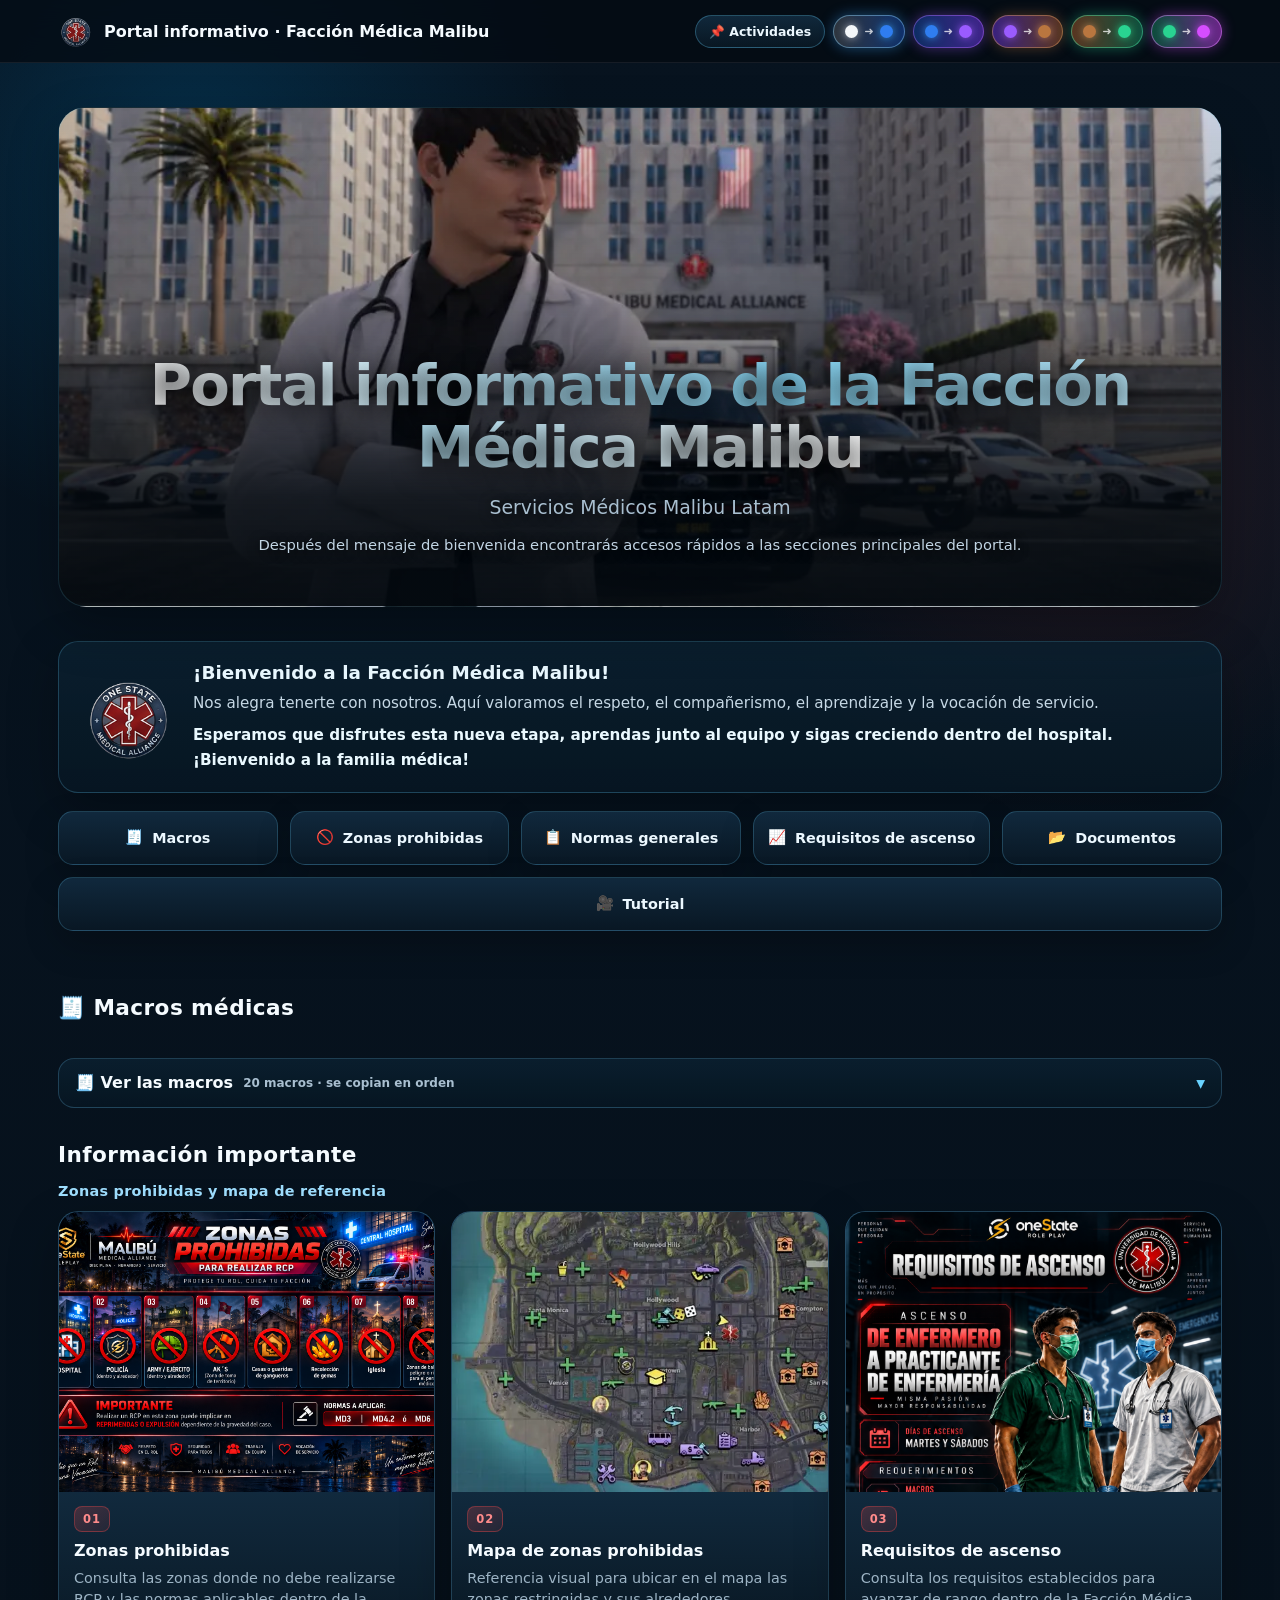
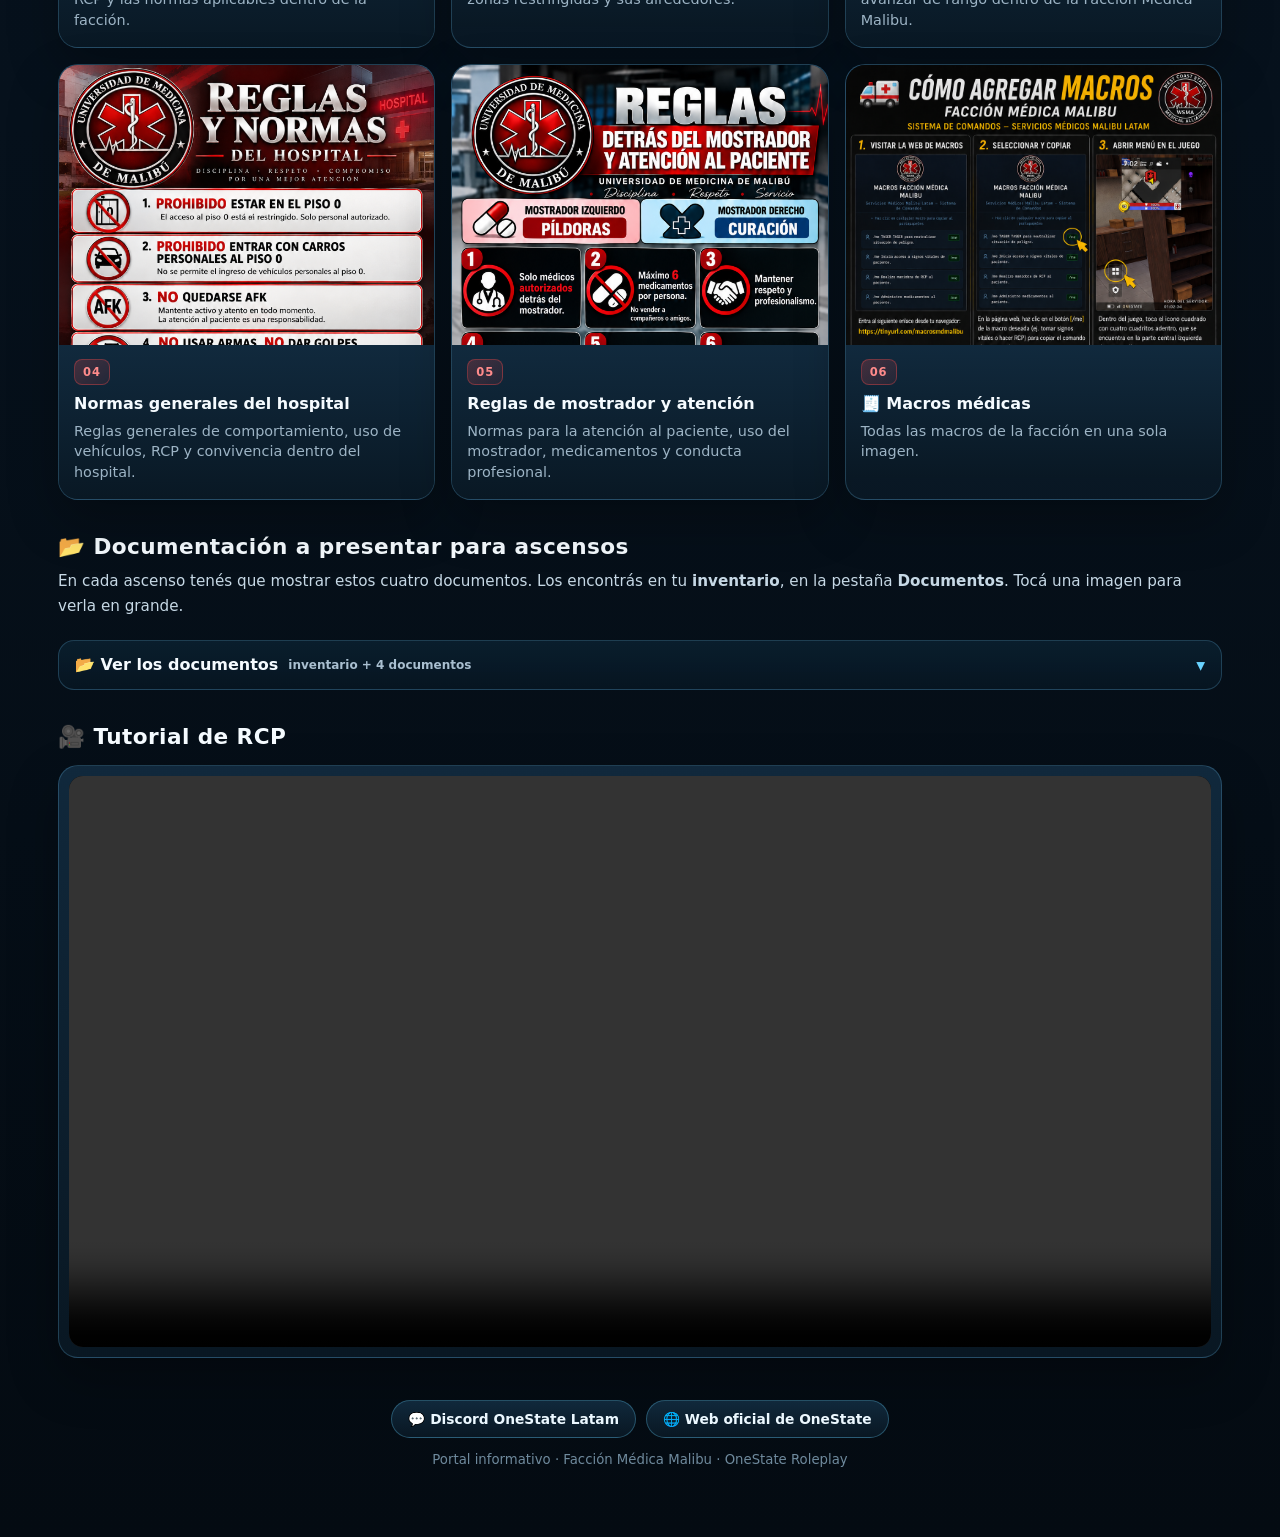
==== index.html @ f73ceb28 "primer version chatbot conectado form no vinculado" ====
<!DOCTYPE html>
<html lang="es">
<head>
  <meta charset="UTF-8" />
  <meta name="viewport" content="width=device-width, initial-scale=1.0" />
  <meta name="theme-color" content="#07131f" />
  <title>Portal informativo de la Facción Médica Malibu</title>
  <link rel="stylesheet" href="portal.css" />
</head>
<body>
  <div class="topbar">
    <div class="topbar-inner">
      <div class="brand-mini"><div class="mark"><img src="assets/logo.png" alt="One State Medical Alliance"></div><span>Portal informativo · Facción Médica Malibu</span></div>
      <nav class="ascensos" aria-label="Requisitos de ascenso">
        <a class="home-btn" href="bata-tareas.html" title="Actividades a desempeñar por bata">📌 Actividades</a>
        <a class="ascenso-btn to-blue" href="bata-azul.html" title="Practicante de enfermería (blanco) a Asistente de médico (azul)">
          <span class="coat-dot white"></span><span class="coat-arrow">➜</span><span class="coat-dot blue"></span>
          <span class="ascenso-label">Asistente de médico</span>
        </a>
        <a class="ascenso-btn to-purple" href="bata-morada.html" title="Asistente de médico (azul) a Residente médico (morado)">
          <span class="coat-dot blue"></span><span class="coat-arrow">➜</span><span class="coat-dot purple"></span>
          <span class="ascenso-label">Residente médico</span>
        </a>
        <a class="ascenso-btn to-brown" href="bata-cafe.html" title="Residente médico (morado) a Médico residente (marrón)">
          <span class="coat-dot purple"></span><span class="coat-arrow">➜</span><span class="coat-dot brown"></span>
          <span class="ascenso-label">Médico residente</span>
        </a>
        <a class="ascenso-btn to-green" href="bata-general.html" title="Médico residente (marrón) a Médico general">
          <span class="coat-dot brown"></span><span class="coat-arrow">➜</span><span class="coat-dot green"></span>
          <span class="ascenso-label">Médico general</span>
        </a>
        <a class="ascenso-btn to-violet" href="bata-especialista.html" title="Médico general (verde) a Médico especialista (violeta)">
          <span class="coat-dot green"></span><span class="coat-arrow">➜</span><span class="coat-dot violet"></span>
          <span class="ascenso-label">Médico especialista</span>
        </a>
      </nav>
    </div>
  </div>

  <main class="wrap">
    <section class="hero home">
      <h1><span class="accent">Portal informativo de la Facción Médica Malibu</span></h1>
      <p class="sub">Servicios Médicos Malibu Latam</p>
      <p class="hint">Después del mensaje de bienvenida encontrarás accesos rápidos a las secciones principales del portal.</p>
    </section>

    <section id="bienvenida" class="welcome-card">
      <div class="welcome-icon logo"><img src="assets/logo.png" alt="One State Medical Alliance"></div>
      <div>
        <h2>¡Bienvenido a la Facción Médica Malibu!</h2>
        <p>Nos alegra tenerte con nosotros. Aquí valoramos el respeto, el compañerismo, el aprendizaje y la vocación de servicio.</p>
        <p class="strong">Esperamos que disfrutes esta nueva etapa, aprendas junto al equipo y sigas creciendo dentro del hospital. ¡Bienvenido a la familia médica!</p>
      </div>
    </section>

    <section id="accesos-rapidos" class="quick-access">
      <div class="quick-grid">
        <a class="quick-btn" href="#macros">🧾 <span>Macros</span></a>
        <a class="quick-btn" href="rcp-mapa.html">🚫 <span>Zonas prohibidas</span></a>
        <a class="quick-btn" href="#normas-generales">📋 <span>Normas generales</span></a>
        <a class="quick-btn" href="#requisitos-ascenso">📈 <span>Requisitos de ascenso</span></a>
        <a class="quick-btn" href="#documentacion">📂 <span>Documentos</span></a>
        <a class="quick-btn" href="#tutorial-rcp">🎥 <span>Tutorial</span></a>
      </div>
    </section>

    <div class="section-title-row">
      <h2 id="macros" class="section-title">🧾 Macros médicas</h2>
      <button type="button" id="macroReset" class="macro-reset" hidden>↺ Reiniciar</button>
    </div>
    <details class="dropdown" id="macrosDropdown">
      <summary>🧾 Ver las macros <span class="dropdown-hint">20 macros · se copian en orden</span></summary>
      <div class="dropdown-body">
        <section id="macro-grid" class="grid macros"></section>
      </div>
    </details>

    <h2 id="galeria" class="section-title">Información importante</h2>
    <div class="info-group-title" id="zonas-y-mapa">Zonas prohibidas y mapa de referencia</div>
    <section class="gallery three">
      <article id="zonas-prohibidas" class="photo-card zoom" data-title="Zonas prohibidas" data-image="assets/zonas.png">
        <img src="assets/zonas.png" alt="Zonas prohibidas">
        <div class="photo-info">
          <div class="order-badge">01</div>
          <h3>Zonas prohibidas</h3>
          <p>Consulta las zonas donde no debe realizarse RCP y las normas aplicables dentro de la facción.</p>
        </div>
      </article>

      <a id="mapa-zonas" class="photo-card" href="rcp-mapa.html">
        <img src="assets/pre-mapa.webp" alt="Mapa de zonas prohibidas">
        <div class="photo-info">
          <div class="order-badge">02</div>
          <h3>Mapa de zonas prohibidas</h3>
          <p>Referencia visual para ubicar en el mapa las zonas restringidas y sus alrededores.</p>
        </div>
      </a>

      <article id="requisitos-ascenso" class="photo-card zoom" data-title="Requisitos de ascenso" data-image="assets/asc-verde-blanco.png">
        <img src="assets/asc-verde-blanco.png" alt="Requisitos de ascenso">
        <div class="photo-info">
          <div class="order-badge">03</div>
          <h3>Requisitos de ascenso</h3>
          <p>Consulta los requisitos establecidos para avanzar de rango dentro de la Facción Médica Malibu.</p>
        </div>
      </article>

      <article id="normas-generales" class="photo-card zoom" data-title="Normas generales del hospital" data-image="assets/reglas-normas_generales.webp">
        <img src="assets/reglas-normas_generales.webp" alt="Normas generales del hospital">
        <div class="photo-info">
          <div class="order-badge">04</div>
          <h3>Normas generales del hospital</h3>
          <p>Reglas generales de comportamiento, uso de vehículos, RCP y convivencia dentro del hospital.</p>
        </div>
      </article>

      <article id="reglas-mostrador" class="photo-card zoom" data-title="Reglas detrás del mostrador y atención al paciente" data-image="assets/reglas_piso1.webp">
        <img src="assets/reglas_piso1.webp" alt="Reglas detrás del mostrador y atención al paciente">
        <div class="photo-info">
          <div class="order-badge">05</div>
          <h3>Reglas de mostrador y atención</h3>
          <p>Normas para la atención al paciente, uso del mostrador, medicamentos y conducta profesional.</p>
        </div>
      </article>

      <article id="macros-imagen" class="photo-card zoom" data-title="Macros médicas" data-image="assets/tutorial-macro.png">
        <img src="assets/tutorial-macro.png" alt="Macros médicas">
        <div class="photo-info">
          <div class="order-badge">06</div>
          <h3>🧾 Macros médicas</h3>
          <p>Todas las macros de la facción en una sola imagen.</p>
        </div>
      </article>
    </section>

    <h2 id="documentacion" class="section-title">📂 Documentación a presentar para ascensos</h2>
    <p class="section-lead">En cada ascenso tenés que mostrar estos cuatro documentos. Los encontrás en tu <b>inventario</b>, en la pestaña <b>Documentos</b>. Tocá una imagen para verla en grande.</p>
    <details class="dropdown" id="docsDropdown">
      <summary>📂 Ver los documentos <span class="dropdown-hint">inventario + 4 documentos</span></summary>
      <div class="dropdown-body">
    <section class="gallery docs">
     <article id="doc-inventario" class="photo-card zoom doc" data-title="Dónde encontrar los documentos: Inventario › Documentos" data-image="assets/doc-inventario.png">
        <img src="assets/doc-inventario.png" alt="Inventario con la pestaña Documentos abierta">
        <div class="photo-info">
          <div class="order-badge">🎒</div>
          <h3>Inventario</h3>
          <p>Abrí el inventario y entrá en la pestaña <b>Documentos</b>.</p>
        </div>
      </article> <article id="doc-dni" class="photo-card zoom doc" data-title="DNI (identificación)" data-image="assets/doc-dni.png">
        <img src="assets/doc-dni.png" alt="Ejemplo de DNI (identificación)">
        <div class="photo-info">
          <div class="order-badge">01</div>
          <h3>🪪 DNI</h3>
          <p>Tu identificación, con la afiliación a la facción médica.</p>
        </div>
      </article>

      <article id="doc-registro" class="photo-card zoom doc" data-title="Registro de trabajo" data-image="assets/doc-trabajo.png">
        <img src="assets/doc-trabajo.png" alt="Ejemplo de registro de trabajo">
        <div class="photo-info">
          <div class="order-badge">02</div>
          <h3>📋 Registro de trabajo</h3>
          <p>El historial de tus ascensos de facción.</p>
        </div>
      </article>

      <article id="doc-certificado" class="photo-card zoom doc" data-title="Certificado de comunicación social" data-image="assets/doc-diploma.png">
        <img src="assets/doc-diploma.png" alt="Ejemplo de certificado de comunicación social">
        <div class="photo-info">
          <div class="order-badge">03</div>
          <h3>🎓 Certificado de comunicación social</h3>
          <p>Certificado del programa de habilidades de comunicación.</p>
        </div>
      </article>

      <article id="doc-carnet" class="photo-card zoom" data-title="Carnet de la facción" data-image="assets/doc-credencial.png">
        <img src="assets/doc-credencial.png" alt="Ejemplo de carnet de la facción médica (WSMA)">
        <div class="photo-info">
          <div class="order-badge">04</div>
          <h3>🏥 Carnet de la facción</h3>
          <p>Tu credencial de la facción médica, con tu rango actual.</p>
        </div>
      </article>


    </section>
      </div>
    </details>

    <h2 id="tutorial-rcp" class="section-title">🎥 Tutorial de RCP</h2>
    <div class="video-card">
      <!-- El .mov está en H.264: declarado como mp4 lo reproducen Chrome, Edge, Firefox y Safari -->
      <video controls playsinline preload="metadata">
        <source src="assets/tutorial-rcp.mov" type="video/mp4">
        <source src="assets/tutorial-rcp.mov" type="video/quicktime">
        Tu navegador no puede reproducir el video. <a href="assets/tutorial-rcp.mov">Descargalo acá</a>.
      </video>
    </div>

    <footer>
      <div class="footer-links">
        <a class="footer-link" href="https://discord.gg/onestate-latam" target="_blank" rel="noopener">💬 Discord OneState Latam</a>
        <a class="footer-link" href="https://onestate.com" target="_blank" rel="noopener">🌐 Web oficial de OneState</a>
      </div>
      Portal informativo · Facción Médica Malibu · OneState Roleplay
    </footer>
  </main>

  <div id="toast" class="toast">✓ Copiado al portapapeles</div>

  <div id="lightbox" class="lightbox" aria-hidden="true">
    <div class="lightbox-inner">
      <div class="lightbox-head">
        <h3 id="lightboxTitle">Imagen</h3>
        <button id="closeLightbox" class="close-btn" type="button">Cerrar</button>
      </div>
      <div class="lightbox-body">
        <img id="lightboxImage" src="" alt="Vista ampliada">
      </div>
    </div>
  </div>

  <script>
    const macros = [
      { titulo:"Taser para neutralizar", categoria:"/me", icono:"⚡", texto:"/me TASER TASER para neutralizar situación de peligro." },
      { titulo:"Acceso a signos vitales", categoria:"/me", icono:"❤️", texto:"/me Inicio acceso a signos vitales de paciente." },
      { titulo:"Maniobra de RCP", categoria:"/me", icono:"🫀", texto:"/me Realizo maniobra de RCP al paciente." },
      { titulo:"Administrar medicamentos", categoria:"/me", icono:"💊", texto:"/me Administro medicamentos al paciente." },
      { titulo:"Permiso para salir a hacer RCP", categoria:"/flobby", icono:"📣", texto:"/flobby Solicito permiso para salir a hacer RCP con un instructor." },
      { titulo:"Preparando vehículo para RCP", categoria:"/flobby", icono:"🚑", texto:"/flobby Preparando vehículo médico para hacer RCP." },
      { titulo:"Entrenamiento de personal", categoria:"/flobby", icono:"🎓", texto:"/flobby Entrenando nuevo personal médico en Macros/Rol/RCP." },
      { titulo:"En ruta a llamada de emergencia", categoria:"/flobby", icono:"🚨", texto:"/flobby (10-17) En ruta a una llamada de emergencia." },
      { titulo:"Localizando escena", categoria:"/flobby", icono:"📍", texto:"/flobby (10-20) Localizando escena de emergencia." },
      { titulo:"Llegada a emergencia médica", categoria:"/me", icono:"🏥", texto:"/me (10-23) Emergencia médica Malibú ha llegado, mantenga la calma y despeje el área de atención médica. [ADVERTENCIA] Interferir con nuestra labor será sancionado." },
      { titulo:"Llamada cancelada", categoria:"/flobby", icono:"❌", texto:"/flobby (10-22) Llamada de emergencia cancelada." },
      { titulo:"No podemos ayudar en peligro", categoria:"/me", icono:"⚠️", texto:"/me (10-30) No podemos ayudarle durante situaciones de peligro para el personal médico." },
      { titulo:"Retornando al hospital", categoria:"/flobby", icono:"✅", texto:"/flobby (10-24) Retornando al Hospital (código verde)." },
      { titulo:"Entrega de medicamentos", categoria:"/flobby", icono:"💉", texto:"/flobby Preparando vehículo médico y en camino a entrega de medicamentos." },
      { titulo:"Fuera de servicio", categoria:"/flobby", icono:"🛑", texto:"/flobby (10-7) Fuera de servicio." },
      { titulo:"En servicio", categoria:"/flobby", icono:"🟢", texto:"/flobby (10-8) En servicio." },
      { titulo:"TASER entrenamiento", categoria:"/do", icono:"🎯", texto:"/do TASER TASER TASER entrenamiento." },
      { titulo:"Comunicado de atención", categoria:"/do", icono:"📢", texto:"/do [ATENCIÓN, COMUNICADO] Quienes hayan sido atendidos hacer el favor de retirarse, Gracias." },
      { titulo:"Presentación médica", categoria:"/me", icono:"👨‍⚕️", texto:"/me Hola mi nombre es (Tu Nombre aquí ) (Rango médico aquí ) de Servicios Médicos Malibu Latam." },
      { titulo:"Discord personal", categoria:"/n", icono:"💬", texto:"/n mi Discord: (tu cuenta de discord aquí)" }
    ];

    // Se muestra solo número + título; al tocar la tarjeta se copia el comando (portal.js).
    const escapeHtml = str => str.replace(/[&<>"]/g, c => ({"&":"&amp;","<":"&lt;",">":"&gt;",'"':"&quot;"}[c]));
    document.getElementById("macro-grid").innerHTML = macros.map((m, i) => `
      <article class="card compact" data-copy="${escapeHtml(m.texto)}" aria-label="Copiar ${escapeHtml(m.titulo)}">
        <div class="macro-row">
          <div class="macro-number">${String(i + 1).padStart(2, "0")}</div>
          <div class="macro-button-title">${escapeHtml(m.titulo)}</div>
          <div class="copy-icon">⧉</div>
        </div>
      </article>`).join("");

    // Las macros se copian en orden: solo se puede copiar la resaltada; al copiarla pasa a la siguiente.
    const grid = document.getElementById("macro-grid");
    const resetBtn = document.getElementById("macroReset");
    const toast = document.getElementById("toast");
    const toastText = toast.textContent;
    const cards = [...grid.children];
    const num = i => String(i + 1).padStart(2, "0");
    let next = 0, warnTimer;
    function highlight(i){
      next = i % cards.length;
      cards.forEach((c, j) => c.classList.toggle("next", j === next));
      resetBtn.hidden = next === 0;
    }
    function warn(card){
      toast.textContent = `✋ Primero copiá la macro ${num(next)}`;
      toast.classList.add("show", "warn");
      clearTimeout(warnTimer);
      warnTimer = setTimeout(() => { toast.classList.remove("show", "warn"); toast.textContent = toastText; }, 1600);
      card.classList.remove("blocked"); void card.offsetWidth; card.classList.add("blocked");
      cards[next].scrollIntoView({ block: "nearest", behavior: "smooth" });
    }
    // En fase de captura, antes de que portal.js copie el texto
    function guard(e){
      if(e.type === "keydown" && e.key !== "Enter" && e.key !== " ") return;
      const card = e.target.closest(".card");
      if(!card) return;
      const i = cards.indexOf(card);
      if(i !== next){ e.stopPropagation(); e.preventDefault(); warn(card); return; }
      clearTimeout(warnTimer); toast.classList.remove("warn"); toast.textContent = toastText;
      highlight(i + 1);
    }
    // Los accesos rápidos a Macros y Documentos abren su desplegable
    [["#macros", "macrosDropdown"], ["#documentacion", "docsDropdown"]].forEach(([href, id]) => {
      document.querySelector(`a[href="${href}"]`).addEventListener("click", () => {
        document.getElementById(id).open = true;
      });
    });

    grid.classList.add("sequence");
    grid.addEventListener("click", guard, true);
    grid.addEventListener("keydown", guard, true);
    resetBtn.addEventListener("click", () => highlight(0));
    highlight(0);
  </script>
  <script src="portal.js"></script>
  <!-- Chatbot de ascensos (Botpress) -->
  <!-- Chatbot de ascensos (Botpress) 
  <script src="https://cdn.botpress.cloud/webchat/v3.7/inject.js"></script>
  <script src="https://files.bpcontent.cloud/2026/09/28/02/20260928022715-4YN7U7VH.js" defer></script>
--></body>
</html>
---- portal.css ----
/* =========================================================
   Portal informativo · Facción Médica Malibu
   Hoja de estilos compartida por todas las páginas.
   ========================================================= */

/* ---------- Variables ---------- */
:root{
  --bg:#06111c; --line:rgba(116,205,255,.22);
  --text:#f5fbff; --muted:#a9bfd0; --cyan:#69d3ff; --red:#ff4b4b; --green:#29d391;
  --shadow:0 20px 50px rgba(0,0,0,.28);
  --panel-grad:linear-gradient(180deg,rgba(17,42,62,.96),rgba(9,24,36,.96));
  --card-grad:linear-gradient(180deg,rgba(16,39,58,.96),rgba(8,22,33,.96));
  --card-grad-hover:linear-gradient(180deg,rgba(18,51,74,.98),rgba(9,28,42,.98));
  --box-grad:linear-gradient(180deg,rgba(11,33,49,.84),rgba(7,22,34,.90));
}

/* ---------- Base ---------- */
*{box-sizing:border-box}
html{scroll-behavior:smooth}
body{
  margin:0; font-family:Inter,system-ui,-apple-system,Segoe UI,Roboto,Arial,sans-serif;
  color:var(--text); min-height:100vh;
  background:
    radial-gradient(circle at 15% 5%, rgba(0,166,255,.18), transparent 24rem),
    radial-gradient(circle at 85% 15%, rgba(255,75,75,.12), transparent 22rem),
    linear-gradient(180deg,#07131f 0%,#06111c 55%,#040b12 100%);
}
.wrap{max-width:1200px; margin:auto; padding:44px 18px 70px}

/* ---------- Barra superior ---------- */
.topbar{
  position:sticky; top:0; z-index:30; backdrop-filter:blur(14px);
  background:rgba(4,11,18,.78); border-bottom:1px solid rgba(255,255,255,.07);
}
.topbar-inner{
  max-width:1200px; margin:auto; padding:13px 18px; display:flex;
  align-items:center; justify-content:space-between; gap:14px;
}
.brand-mini{display:flex; align-items:center; gap:10px; font-weight:800; color:inherit; text-decoration:none}
.brand-mini .mark{width:36px; height:36px; display:grid; place-items:center}
.mark img,.welcome-icon img{width:100%; height:100%; object-fit:contain; display:block}

.ascensos{display:flex; gap:8px; flex-wrap:wrap; justify-content:flex-end; margin-left:auto}
.home-btn{
  display:inline-flex; align-items:center; gap:6px; padding:8px 13px; border-radius:999px; text-decoration:none;
  color:#ecf8ff; font-size:.78rem; font-weight:800; white-space:nowrap;
  background:var(--panel-grad); border:1px solid rgba(105,211,255,.3);
  transition:transform .18s ease,border-color .18s ease
}
.home-btn:hover{transform:translateY(-1px); border-color:rgba(105,211,255,.6)}

/* Botones de ascenso: el degradado indica el cambio de color de bata */
.ascenso-btn{
  --from:rgba(238,243,247,.18); --to:rgba(31,95,214,.45); --ring:rgba(143,212,255,.4); --glow:rgba(58,167,255,.35);
  display:inline-flex; align-items:center; gap:6px; padding:6px 12px 6px 9px;
  border-radius:999px; text-decoration:none; color:#fff; font-size:.72rem; font-weight:800; white-space:nowrap;
  background:linear-gradient(90deg,var(--from),var(--to));
  box-shadow:inset 0 0 0 1px var(--ring),0 0 14px var(--glow);
  transition:transform .18s ease,box-shadow .18s ease
}
.ascenso-btn:hover{transform:translateY(-1px); box-shadow:inset 0 0 0 1px var(--ring),0 0 26px var(--glow)}
.ascenso-btn[aria-current="page"]{box-shadow:inset 0 0 0 2px #fff,0 0 26px var(--glow)}
.ascenso-btn .coat-arrow{font-size:.7rem; color:rgba(255,255,255,.75)}
.ascenso-btn{padding:7px 12px}
/* Botones solo con colores: el texto queda oculto pero accesible para lectores de pantalla */
.ascenso-label{position:absolute; width:1px; height:1px; margin:-1px; padding:0; overflow:hidden; clip:rect(0 0 0 0); white-space:nowrap; border:0}
.ascenso-btn.to-blue  {--from:rgba(238,243,247,.18); --to:rgba(31,95,214,.45);  --ring:rgba(143,212,255,.45); --glow:rgba(58,167,255,.4)}
.ascenso-btn.to-purple{--from:rgba(31,95,214,.40);   --to:rgba(122,61,255,.50); --ring:rgba(179,107,255,.45); --glow:rgba(154,91,255,.4)}
.ascenso-btn.to-brown {--from:rgba(122,61,255,.45);  --to:rgba(160,88,43,.55);  --ring:rgba(212,147,95,.5);  --glow:rgba(185,118,63,.4)}
.ascenso-btn.to-green {--from:rgba(160,88,43,.55);   --to:rgba(22,140,96,.55);  --ring:rgba(73,220,160,.5);  --glow:rgba(41,211,145,.4)}
.ascenso-btn.to-violet{--from:rgba(22,140,96,.50);   --to:rgba(190,60,230,.55); --ring:rgba(226,130,255,.5); --glow:rgba(214,77,255,.4)}

.coat-dot{width:13px; height:13px; border-radius:50%; flex:0 0 auto; display:inline-block}
.coat-dot.white {background:#f4f7fa; box-shadow:0 0 8px rgba(255,255,255,.6)}
.coat-dot.blue  {background:#2f7df0; box-shadow:0 0 8px rgba(58,167,255,.8)}
.coat-dot.purple{background:#9a5bff; box-shadow:0 0 8px rgba(167,98,255,.8)}
.coat-dot.brown {background:#b9763f; box-shadow:0 0 8px rgba(212,147,95,.8)}
.coat-dot.green {background:#29d391; box-shadow:0 0 8px rgba(41,211,145,.8)}
.coat-dot.violet{background:#d64dff; box-shadow:0 0 8px rgba(214,77,255,.8)}

/* ---------- Portada ---------- */
.hero{
  text-align:center; min-height:460px; padding:34px 22px 38px; position:relative; overflow:hidden;
  border-radius:28px; border:1px solid rgba(105,211,255,.15); box-shadow:var(--shadow);
  display:flex; flex-direction:column; justify-content:flex-end;
  background:
    linear-gradient(180deg,rgba(3,9,15,.10) 0%,rgba(3,9,15,.28) 35%,rgba(3,9,15,.88) 78%,rgba(3,9,15,.96) 100%),
    var(--hero-img, url('assets/zona-lenador.jpeg')) var(--hero-pos, center 45%)/cover no-repeat;
}
.hero.home{min-height:500px; --hero-img:url('assets/angel_portada.webp'); --hero-pos:center 42%}
.hero h1{text-shadow:0 4px 28px rgba(0,0,0,.9)}
.hero .sub,.hero .hint{text-shadow:0 2px 12px rgba(0,0,0,.95)}
.eyebrow{
  align-self:center; display:inline-flex; align-items:center; gap:8px; margin-bottom:14px;
  padding:7px 14px; border-radius:999px; font-size:.75rem; font-weight:900; letter-spacing:.24em;
  background:rgba(4,11,18,.6); border:1px solid rgba(255,255,255,.14); color:#d8ecf8
}
h1{margin:0; font-size:clamp(1.9rem,4.6vw,3.6rem); letter-spacing:-.03em; line-height:1.08}
.accent{
  background:linear-gradient(90deg,#ffffff 0%,#8bdfff 45%,#ffffff 100%);
  -webkit-background-clip:text; background-clip:text; color:transparent
}
.sub{margin:13px auto 0; max-width:760px; color:var(--muted); font-size:clamp(1rem,2vw,1.18rem); line-height:1.6}
.hint{margin-top:14px; color:#c2d5e4; font-size:.92rem}
.days{
  align-self:center; margin-top:18px; display:inline-flex; align-items:center; gap:10px;
  padding:10px 16px; border-radius:14px; font-weight:800; font-size:.92rem;
  background:rgba(12,166,255,.14); border:1px solid rgba(105,211,255,.3)
}
.days small{color:#8fdcff; font-size:.72rem; letter-spacing:.14em}

/* ---------- Tarjeta de bienvenida / aviso ---------- */
.welcome-card{
  margin:34px 0 0; display:grid; grid-template-columns:auto 1fr; gap:16px; align-items:center;
  padding:20px 22px; border-radius:20px; background:var(--box-grad);
  border:1px solid rgba(105,211,255,.22); box-shadow:0 18px 50px rgba(0,0,0,.28);
}
.welcome-card.warn{border-color:rgba(255,197,61,.35)}
.welcome-icon{width:64px; height:64px; display:grid; place-items:center; font-size:38px}
.welcome-icon.logo{width:96px; height:96px}
.welcome-card h2{margin:0 0 8px; font-size:1.15rem; color:#e9f8ff}
.welcome-card p{margin:0; color:#c6d8e5; line-height:1.6; font-size:.95rem}
.welcome-card p + p{margin-top:8px}
.welcome-card b{color:#ffd76b}
.welcome-card .strong{color:#eaf9ff; font-weight:700}

/* ---------- Accesos rápidos ---------- */
.quick-access{margin:18px 0 30px}
.quick-grid{display:flex; flex-wrap:wrap; gap:12px; width:100%}
.quick-btn{
  flex:1 1 180px;
  display:flex; align-items:center; justify-content:center; gap:9px; min-height:54px; padding:12px 14px;
  text-align:center; text-decoration:none; color:#ecf8ff; border-radius:15px;
  background:var(--panel-grad); border:1px solid rgba(105,211,255,.22); box-shadow:0 14px 34px rgba(0,0,0,.22);
  font-size:.9rem; font-weight:800; white-space:nowrap;
  transition:transform .18s ease,border-color .18s ease,box-shadow .18s ease,background .18s ease
}
.quick-btn:hover{
  transform:translateY(-3px); border-color:rgba(105,211,255,.48);
  background:linear-gradient(180deg,rgba(18,54,78,.98),rgba(10,30,45,.98)); box-shadow:0 18px 40px rgba(0,0,0,.28)
}

/* ---------- Títulos ---------- */
.section-title{margin:34px 0 16px; font-size:1.35rem; letter-spacing:.02em; scroll-margin-top:84px}
.info-group-title{margin:22px 0 12px; color:#9fdfff; font-size:.9rem; font-weight:800; letter-spacing:.02em}
.section-title + .info-group-title{margin-top:0}

/* ---------- Tarjetas con imagen (galería) ---------- */
.gallery{display:grid; grid-template-columns:repeat(4,minmax(0,1fr)); gap:16px; margin-bottom:14px}
.gallery.three{grid-template-columns:repeat(3,minmax(0,1fr))}
.gallery.docs{grid-template-columns:repeat(5,minmax(0,1fr))}
.gallery.two{grid-template-columns:repeat(2,minmax(0,1fr)); margin-top:14px}
.photo-card{
  --img-h:220px;
  position:relative; overflow:hidden; border-radius:20px; background:var(--panel-grad);
  border:1px solid var(--line); box-shadow:var(--shadow); cursor:pointer; transition:.2s ease
}
.gallery.three .photo-card{--img-h:280px}
.gallery.two   .photo-card{--img-h:340px}
a.photo-card{display:block; color:inherit; text-decoration:none}
.photo-card:hover{transform:translateY(-4px); border-color:rgba(105,211,255,.42)}
/* La imagen llena todo su espacio (se recorta): no queda fondo de la tarjeta a la vista */
.photo-card img{
  width:100%; height:var(--img-h); display:block;
  object-fit:cover; object-position:center top;
  transition:transform .35s ease
}
.photo-card:hover img{transform:scale(1.03)}
/* Capturas de documentos: el contenido está a la izquierda, con fondo vacío a la derecha */
.photo-card.doc img{object-position:left top; background:#000}
.video-card{padding:10px; border-radius:20px; background:var(--panel-grad); border:1px solid var(--line); box-shadow:var(--shadow); margin-bottom:14px}
.video-card video{display:block; width:100%; max-height:75vh; border-radius:14px; background:#000}
.section-lead{margin:-6px 0 16px; color:#c6d8e5; line-height:1.6; font-size:.95rem}
.photo-info{position:relative; padding:14px 15px 16px; background:var(--panel-grad)}
.photo-info h3{margin:0 0 8px; font-size:1rem}
.photo-info p{margin:0; color:#9db4c5; font-size:.9rem; line-height:1.45}
.order-badge{
  display:inline-flex; align-items:center; justify-content:center; min-width:34px; height:26px; padding:0 8px; margin-bottom:9px;
  border-radius:8px; background:linear-gradient(135deg,rgba(255,75,75,.22),rgba(255,75,75,.08));
  border:1px solid rgba(255,75,75,.34); color:#ff8b8b; font-size:.72rem; font-weight:900; letter-spacing:.08em
}

/* ---------- Bloque de requisito ---------- */
.req{
  margin-top:26px; padding:22px; border-radius:22px; scroll-margin-top:84px;
  background:linear-gradient(180deg,rgba(11,33,49,.72),rgba(7,22,34,.82));
  border:1px solid var(--line); box-shadow:var(--shadow)
}
.req-head{display:flex; align-items:center; gap:12px; margin-bottom:10px}
.req-head .order-badge{margin:0}
.req-head h2{margin:0; font-size:clamp(1.15rem,2.4vw,1.4rem)}
.req > p,.two-col p{margin:0 0 6px; color:#c6d8e5; line-height:1.6}
/* Desplegable */
.dropdown{margin-top:22px; border-radius:16px; border:1px solid var(--line); background:var(--box-grad); overflow:hidden}
.dropdown > summary{
  display:flex; align-items:center; gap:10px; padding:14px 16px; cursor:pointer; list-style:none;
  color:var(--text); font-weight:800; user-select:none; transition:background .2s ease
}
.dropdown > summary::-webkit-details-marker{display:none}
.dropdown > summary::after{content:"▾"; margin-left:auto; color:var(--cyan); font-size:1.1rem; transition:transform .2s ease}
.dropdown[open] > summary::after{transform:rotate(180deg)}
.dropdown > summary:hover{background:rgba(105,211,255,.08)}
.dropdown[open] > summary{border-bottom:1px solid var(--line)}
.dropdown-hint{color:var(--muted); font-size:.75rem; font-weight:700}
.dropdown-body{padding:0 16px 16px}
.dropdown-body > .gallery,.dropdown-body > .grid.macros{margin-top:16px; margin-bottom:0}
.back-top{display:inline-block; margin-top:18px; color:var(--cyan); font-size:.82rem; font-weight:800; text-decoration:none}

.two-col{display:grid; grid-template-columns:1fr 1fr; gap:18px; align-items:start; margin-top:10px}
.fig{display:block; width:100%; max-height:340px; object-fit:cover; border-radius:14px; cursor:zoom-in; border:1px solid rgba(255,255,255,.08)}
.fig-cap{margin:6px 0 0; color:#7f98aa; font-size:.78rem; text-align:center}
.stat-img{margin-top:10px; max-height:160px}
/* Evidencia: tarjetas 1 y 3 apiladas a la izquierda, la de la foto a la derecha ocupando el alto */
.stats.evidence{grid-template-columns:repeat(2,minmax(0,1fr))}
.stats.evidence .stat-photo{grid-column:2; grid-row:1 / span 2}
.stats.evidence .stat-img{max-height:260px}
@media(max-width:760px){
  .stats.evidence{grid-template-columns:1fr}
  .stats.evidence .stat-photo{grid-column:auto; grid-row:auto}
}.stat .fig-cap{display:block}

/* ---------- Tarjetas de macros / pasos ---------- */
.grid{display:grid; grid-template-columns:repeat(auto-fill,minmax(250px,1fr)); gap:10px}
.grid.stack{grid-template-columns:1fr}
.grid.macros{grid-template-columns:repeat(5,minmax(0,1fr))}
.card{
  position:relative; display:block; padding:12px; border-radius:14px; overflow:hidden;
  color:inherit; text-decoration:none; cursor:default;
  background:var(--card-grad); border:1px solid rgba(105,211,255,.18); box-shadow:var(--shadow);
  transition:transform .18s ease,border-color .18s ease,background .18s ease
}
.card:before{
  content:""; position:absolute; inset:auto -40px -55px auto; width:105px; height:105px; border-radius:50%;
  background:radial-gradient(circle,rgba(0,166,255,.18),transparent 68%); pointer-events:none
}
/* Solo las tarjetas que copian o son enlace son interactivas */
a.card,.card[data-copy]{cursor:pointer}
a.card:hover,.card[data-copy]:hover,.card[data-copy]:focus-visible{
  transform:translateY(-2px); border-color:rgba(105,211,255,.46); outline:none; background:var(--card-grad-hover)
}
.card.compact{min-height:68px; display:flex; align-items:center; padding:10px 11px}
/* Secuencia de macros: tras copiar una, se atenúan todas menos la siguiente */
.grid.macros.sequence .card{opacity:.32; transition:opacity .25s ease,transform .18s ease,border-color .18s ease,box-shadow .25s ease}
.grid.macros.sequence .card:not(.next){cursor:not-allowed}
.grid.macros.sequence .card:not(.next):hover{transform:none}
.grid.macros.sequence .card.blocked{animation:macro-shake .35s ease}
@keyframes macro-shake{20%,60%{transform:translateX(-5px)}40%,80%{transform:translateX(5px)}}
.toast.warn{background:#7a2b2b; border-color:rgba(255,120,120,.6)}
.grid.macros.sequence .card.next{
  opacity:1; transform:translateY(-2px); border-color:var(--cyan);
  box-shadow:0 0 0 2px rgba(105,211,255,.35),0 12px 30px rgba(0,0,0,.35)
}
.section-title-row{display:flex; align-items:center; justify-content:space-between; gap:12px}
.section-title-row .section-title{margin-bottom:16px}
.macro-reset{
  padding:8px 14px; border-radius:999px; cursor:pointer; font:inherit; font-size:.82rem; font-weight:800; color:#ecf8ff;
  background:var(--panel-grad); border:1px solid rgba(105,211,255,.35)
}
.macro-reset:hover{border-color:rgba(105,211,255,.7)}
.card.compact .macro-row{width:100%}

.macro-row{display:grid; grid-template-columns:auto 1fr auto; align-items:center; gap:9px}
.macro-number{
  width:32px; height:32px; border-radius:9px; display:grid; place-items:center; font-size:.68rem; font-weight:900;
  letter-spacing:.04em; color:#8bdfff; background:rgba(105,211,255,.09); border:1px solid rgba(105,211,255,.18)
}
.macro-button-title{min-width:0; font-size:.82rem; font-weight:800; line-height:1.25; color:#edf8ff}
.macro-button-title small{display:block; color:#8fdcff; font-weight:700; font-size:.7rem; margin-bottom:2px}
.copy-icon{color:#75ddff; font-size:14px; opacity:.62}
.macro{margin-top:9px; color:#ccdae4; font-family:ui-monospace,Consolas,monospace; font-size:.76rem; line-height:1.45; word-break:break-word}
.model{
  margin:8px 0 0; padding:14px; border-radius:12px; background:#07111a; border:1px solid rgba(105,211,255,.25);
  font-family:ui-monospace,Consolas,monospace; font-size:.84rem; line-height:1.6; color:#d7ecfa; white-space:pre-wrap
}

/* Pasos sin macro (acción dentro del juego) */
.card.action{border-color:rgba(255,75,75,.3)}
.card.action .macro-number{color:#ff8b8b; background:rgba(255,75,75,.1); border-color:rgba(255,75,75,.3)}
.card.action .macro{font-family:inherit; font-size:.82rem}

/* ---------- Consejos, checklist y datos ---------- */
.tips{display:grid; grid-template-columns:repeat(auto-fill,minmax(230px,1fr)); gap:10px}
.tip{
  display:flex; gap:10px; align-items:flex-start; padding:12px; border-radius:14px; font-size:.88rem; line-height:1.45;
  color:#fff4dc; background:rgba(255,197,61,.06); border:1px solid rgba(255,197,61,.28)
}
.tip .ico{font-size:20px}
.tip b{color:#ffd76b}

.checklist{margin:0; padding:0; list-style:none; display:grid; gap:8px}
.checklist li{padding:10px 12px; border-radius:11px; background:rgba(255,255,255,.03); border:1px solid rgba(255,255,255,.08); font-size:.9rem; color:#d7e6f0}
.checklist li:before{content:"✓ "; color:var(--green); font-weight:900}
.checklist.bad li:before{content:"✗ "; color:#ff7b7b}

.stats{display:grid; grid-template-columns:repeat(3,minmax(0,1fr)); gap:10px; margin:14px 0 4px}
.stats.two{grid-template-columns:repeat(2,minmax(0,1fr))}
.stat{padding:14px; border-radius:14px; background:var(--card-grad); border:1px solid rgba(105,211,255,.18); color:#d5e9f7; font-size:.88rem; line-height:1.5}
.stat b{display:block; font-size:1.5rem; color:#8fd4ff; margin-bottom:4px}
.stat.green{background:rgba(41,211,145,.08); border-color:rgba(41,211,145,.35)}
.stat.green b{color:#5fe3ad}
.stat.white{background:rgba(238,243,247,.07); border-color:rgba(238,243,247,.35)}
.stat.white b{color:#fff}

/* ---------- Aviso de copiado y visor de imágenes ---------- */
.toast{
  position:fixed; left:50%; bottom:24px; z-index:40; transform:translate(-50%,18px);
  padding:13px 18px; border-radius:14px; background:#0c2c23; border:1px solid rgba(41,211,145,.35);
  color:#d9fff1; box-shadow:0 18px 45px rgba(0,0,0,.35); opacity:0; pointer-events:none; transition:.25s ease; font-weight:800
}
.toast.show{opacity:1; transform:translate(-50%,0)}
.lightbox{position:fixed; inset:0; background:rgba(0,0,0,.76); display:none; place-items:center; z-index:50; padding:20px}
.lightbox.show{display:grid}
.lightbox-inner{
  width:min(1200px,100%); max-height:94vh; background:#09131d; border:1px solid rgba(255,255,255,.10);
  border-radius:18px; overflow:hidden; box-shadow:0 24px 80px rgba(0,0,0,.45)
}
.lightbox-head{display:flex; justify-content:space-between; align-items:center; gap:12px; padding:14px 16px; border-bottom:1px solid rgba(255,255,255,.08)}
.lightbox-head h3{margin:0; font-size:1rem}
.close-btn{background:rgba(255,255,255,.06); border:1px solid rgba(255,255,255,.09); color:white; padding:9px 12px; border-radius:10px; cursor:pointer}
.lightbox-actions{display:flex; flex-wrap:wrap; justify-content:flex-end; gap:8px}
.lightbox-actions .close-btn{font:inherit; font-size:.85rem; font-weight:700; text-decoration:none}
.lightbox-actions .close-btn:hover{border-color:rgba(105,211,255,.6)}
.lightbox-body img:fullscreen{max-height:none; width:100%; height:100%; border-radius:0; background:#000}
.lightbox-body{padding:14px}
.lightbox-body img{width:100%; max-height:78vh; object-fit:contain; display:block; background:var(--bg); border-radius:12px}

/* ---------- Pie ---------- */
footer{text-align:center; color:#6f8a9d; margin-top:42px; font-size:.83rem}
.footer-links{display:flex; justify-content:center; gap:10px; flex-wrap:wrap; margin-bottom:14px}
.footer-link{
  display:inline-flex; align-items:center; gap:8px; padding:10px 16px; border-radius:999px; text-decoration:none;
  color:#ecf8ff; font-size:.86rem; font-weight:800;
  background:var(--panel-grad); border:1px solid rgba(105,211,255,.3);
  transition:transform .18s ease,border-color .18s ease
}
.footer-link:hover{transform:translateY(-2px); border-color:rgba(105,211,255,.6)}

/* ---------- Responsive ---------- */
@media(max-width:1000px){
  .topbar-inner{flex-wrap:wrap}
  .ascensos{justify-content:flex-start; margin-left:0}
  .gallery,.gallery.three,.gallery.docs{grid-template-columns:repeat(2,minmax(0,1fr))}
  .grid.macros{grid-template-columns:repeat(4,minmax(0,1fr))}
  .two-col{grid-template-columns:1fr}
}
@media(max-width:760px){
  .gallery.two{grid-template-columns:1fr}
  .grid.macros{grid-template-columns:repeat(3,minmax(0,1fr))}
  .stats,.stats.two{grid-template-columns:1fr}
}
@media(max-width:620px){
  .wrap{padding-top:20px}
  .hero,.hero.home{min-height:400px; padding-top:18px}
  .topbar-inner{padding:10px 14px}
  .brand-mini span{display:none}
  .ascenso-btn{font-size:.7rem}
  .quick-access{overflow-x:auto; padding-bottom:4px}
  .quick-grid{display:flex; flex-wrap:nowrap; gap:10px; min-width:max-content}
  .quick-btn{min-width:190px; min-height:50px; font-size:.86rem; flex:0 0 auto}
  .gallery,.gallery.three,.gallery.docs{grid-template-columns:1fr}
  .photo-card,.gallery.three .photo-card{--img-h:240px}
  .gallery.two .photo-card{--img-h:280px}
  .req{padding:18px 14px}
  .welcome-card{grid-template-columns:1fr; padding:18px}
  .welcome-icon.logo{width:80px; height:80px}
  .grid{grid-template-columns:1fr}
  .grid.macros{grid-template-columns:repeat(2,minmax(0,1fr))}
}
@media(max-width:420px){
  .grid.macros{grid-template-columns:1fr}
  .card.compact{min-height:60px}
}
@media(prefers-reduced-motion:reduce){
  html{scroll-behavior:auto}
  .photo-card img{transition:none}
  .photo-card:hover img{transform:none}
}

/* ---------- Chatbot (Botpress): burbuja más grande ---------- */
.bpFab{width:112px !important; height:112px !important; box-shadow:0 10px 28px rgba(0,0,0,.45) !important}
@media (min-width:768px){
  /* el chat abierto se ubica arriba de la burbuja, que ahora es más alta */
  .bpWebchat{bottom:152px !important; height:min(700px,calc(100% - 172px)) !important}
}
@media (max-width:620px){
  .bpFab{width:84px !important; height:84px !important}
  .bpFabWrapper{bottom:16px !important; right:16px !important}
}
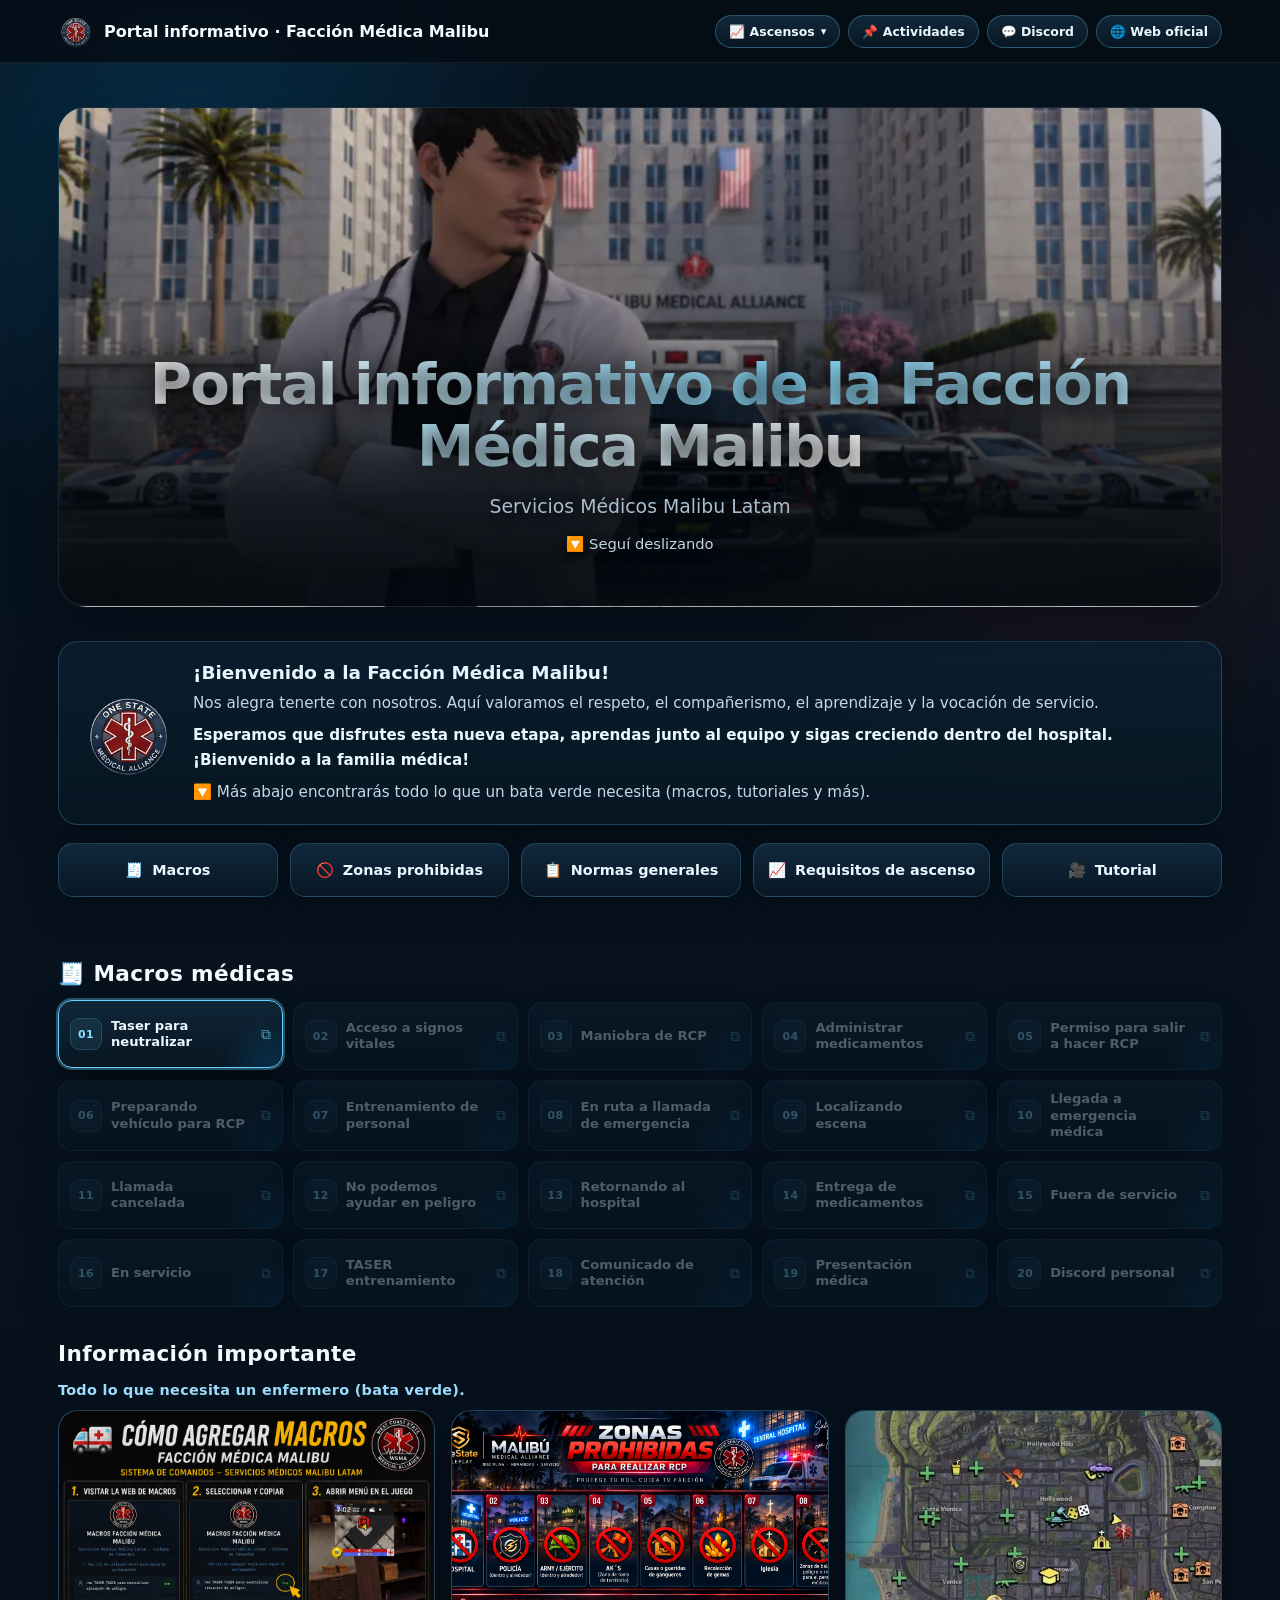
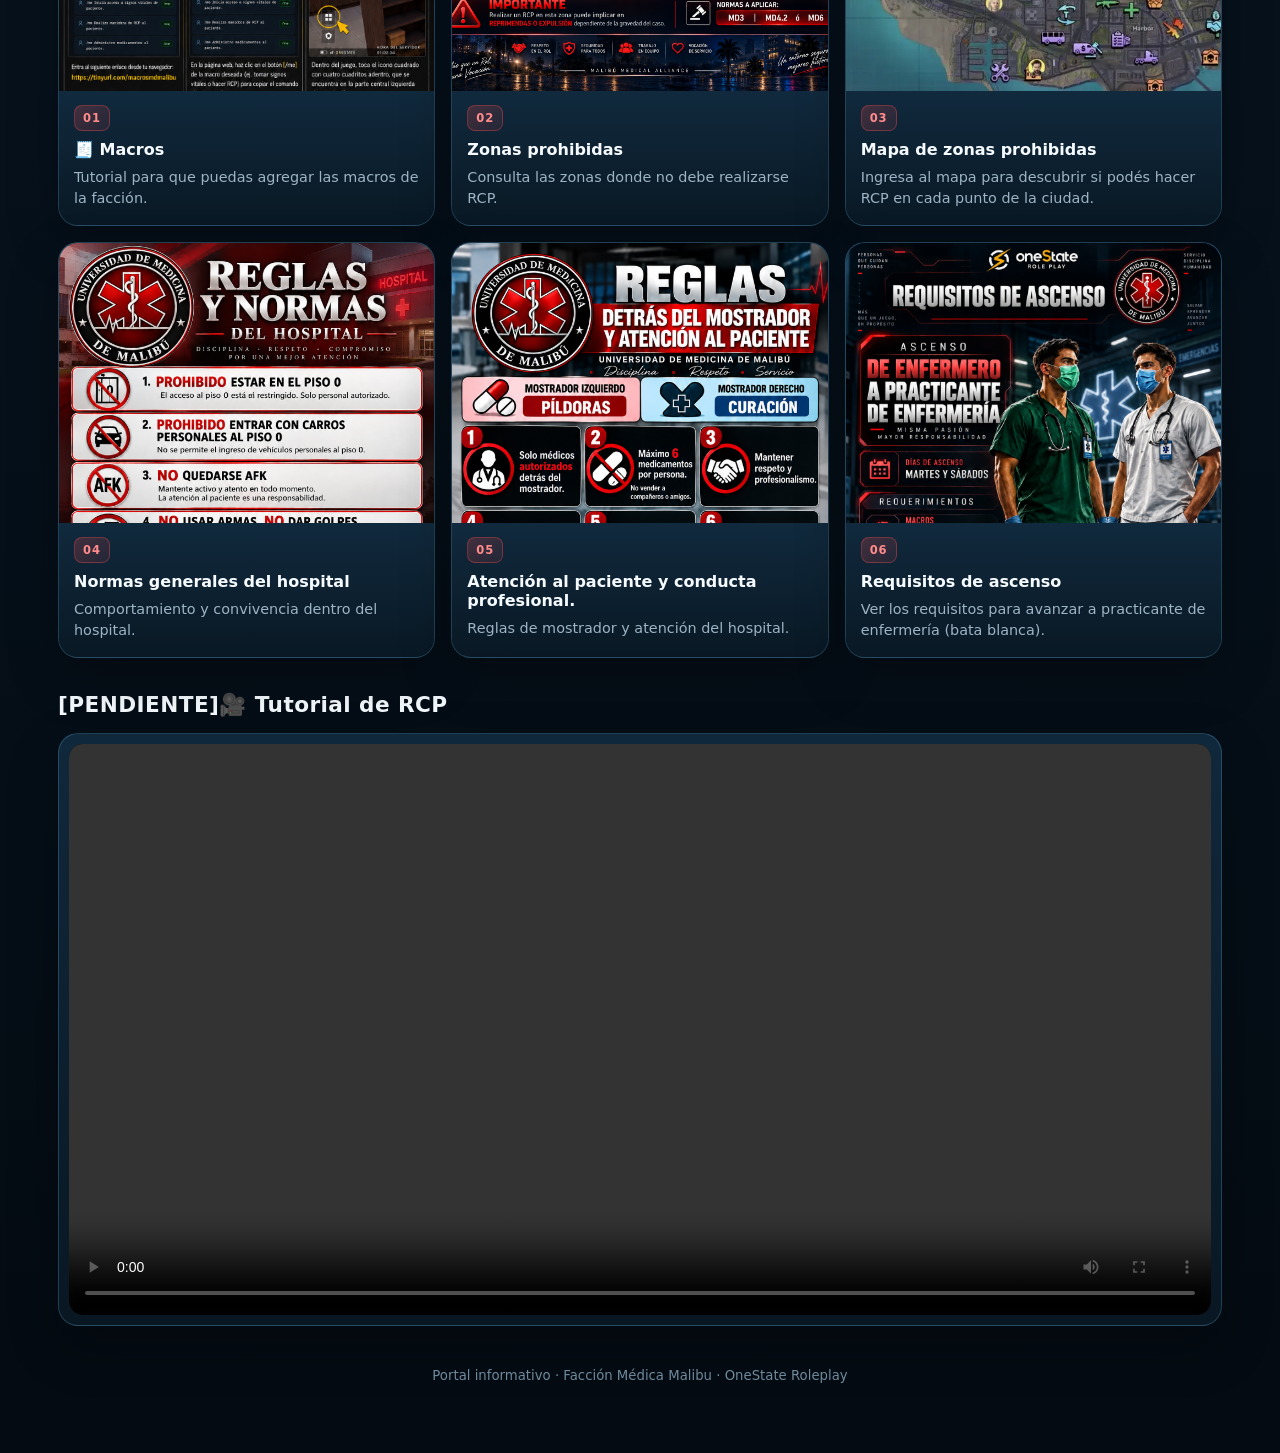
==== commit d2c469bf: "indice post revision con angel riv en piso 0" ====
--- a/index.html
+++ b/index.html
@@ -4,15 +4,17 @@
   <meta charset="UTF-8" />
   <meta name="viewport" content="width=device-width, initial-scale=1.0" />
   <meta name="theme-color" content="#07131f" />
-  <title>Portal informativo de la Facción Médica Malibu</title>
+  <title>Facción Médica Malibu</title>
   <link rel="stylesheet" href="portal.css" />
 </head>
 <body>
   <div class="topbar">
     <div class="topbar-inner">
       <div class="brand-mini"><div class="mark"><img src="assets/logo.png" alt="One State Medical Alliance"></div><span>Portal informativo · Facción Médica Malibu</span></div>
-      <nav class="ascensos" aria-label="Requisitos de ascenso">
-        <a class="home-btn" href="bata-tareas.html" title="Actividades a desempeñar por bata">📌 Actividades</a>
+      <nav class="ascensos" aria-label="Navegación principal">
+        <details class="nav-menu">
+          <summary class="home-btn">📈 Ascensos <span class="nav-caret">▾</span></summary>
+          <div class="nav-menu-list">
         <a class="ascenso-btn to-blue" href="bata-azul.html" title="Practicante de enfermería (blanco) a Asistente de médico (azul)">
           <span class="coat-dot white"></span><span class="coat-arrow">➜</span><span class="coat-dot blue"></span>
           <span class="ascenso-label">Asistente de médico</span>
@@ -33,6 +35,11 @@
           <span class="coat-dot green"></span><span class="coat-arrow">➜</span><span class="coat-dot violet"></span>
           <span class="ascenso-label">Médico especialista</span>
         </a>
+          </div>
+        </details>
+        <a class="home-btn" href="bata-tareas.html" title="Actividades a desempeñar por bata">📌 Actividades</a>
+        <a class="home-btn" href="https://discord.gg/onestate-latam" target="_blank" rel="noopener">💬 Discord</a>
+        <a class="home-btn" href="https://onestate.com" target="_blank" rel="noopener">🌐 Web oficial</a>
       </nav>
     </div>
   </div>
@@ -41,7 +48,7 @@
     <section class="hero home">
       <h1><span class="accent">Portal informativo de la Facción Médica Malibu</span></h1>
       <p class="sub">Servicios Médicos Malibu Latam</p>
-      <p class="hint">Después del mensaje de bienvenida encontrarás accesos rápidos a las secciones principales del portal.</p>
+      <p class="hint">🔽 Seguí deslizando </p>
     </section>
 
     <section id="bienvenida" class="welcome-card">
@@ -50,6 +57,7 @@
         <h2>¡Bienvenido a la Facción Médica Malibu!</h2>
         <p>Nos alegra tenerte con nosotros. Aquí valoramos el respeto, el compañerismo, el aprendizaje y la vocación de servicio.</p>
         <p class="strong">Esperamos que disfrutes esta nueva etapa, aprendas junto al equipo y sigas creciendo dentro del hospital. ¡Bienvenido a la familia médica!</p>
+        <p class="hint">🔽 Más abajo encontrarás todo lo que un bata verde necesita (macros, tutoriales y más).</p>
       </div>
     </section>
 
@@ -59,7 +67,7 @@
         <a class="quick-btn" href="rcp-mapa.html">🚫 <span>Zonas prohibidas</span></a>
         <a class="quick-btn" href="#normas-generales">📋 <span>Normas generales</span></a>
         <a class="quick-btn" href="#requisitos-ascenso">📈 <span>Requisitos de ascenso</span></a>
-        <a class="quick-btn" href="#documentacion">📂 <span>Documentos</span></a>
+        
         <a class="quick-btn" href="#tutorial-rcp">🎥 <span>Tutorial</span></a>
       </div>
     </section>
@@ -68,49 +76,45 @@
       <h2 id="macros" class="section-title">🧾 Macros médicas</h2>
       <button type="button" id="macroReset" class="macro-reset" hidden>↺ Reiniciar</button>
     </div>
-    <details class="dropdown" id="macrosDropdown">
-      <summary>🧾 Ver las macros <span class="dropdown-hint">20 macros · se copian en orden</span></summary>
-      <div class="dropdown-body">
-        <section id="macro-grid" class="grid macros"></section>
-      </div>
-    </details>
+    <section id="macro-grid" class="grid macros"></section>
 
     <h2 id="galeria" class="section-title">Información importante</h2>
-    <div class="info-group-title" id="zonas-y-mapa">Zonas prohibidas y mapa de referencia</div>
-    <section class="gallery three">
+    <div class="info-group-title" id="zonas-y-mapa">Todo lo que necesita un enfermero (bata verde).</div>
+     
+      <section class="gallery three"><article id="macros-imagen" class="photo-card zoom" data-title="Macros médicas" data-image="assets/tutorial-macro.png">
+        <img src="assets/tutorial-macro.png" alt="Macros médicas">
+        <div class="photo-info">
+          <div class="order-badge">01</div>
+          <h3>🧾 Macros</h3>
+          <p>Tutorial para que puedas agregar  las macros de la facción.</p>
+        </div>
+      </article>
       <article id="zonas-prohibidas" class="photo-card zoom" data-title="Zonas prohibidas" data-image="assets/zonas.png">
         <img src="assets/zonas.png" alt="Zonas prohibidas">
         <div class="photo-info">
-          <div class="order-badge">01</div>
+          <div class="order-badge">02</div>
           <h3>Zonas prohibidas</h3>
-          <p>Consulta las zonas donde no debe realizarse RCP y las normas aplicables dentro de la facción.</p>
+          <p>Consulta las zonas donde no debe realizarse RCP.</p>
         </div>
       </article>
 
       <a id="mapa-zonas" class="photo-card" href="rcp-mapa.html">
         <img src="assets/pre-mapa.webp" alt="Mapa de zonas prohibidas">
         <div class="photo-info">
-          <div class="order-badge">02</div>
+          <div class="order-badge">03</div>
           <h3>Mapa de zonas prohibidas</h3>
-          <p>Referencia visual para ubicar en el mapa las zonas restringidas y sus alrededores.</p>
+          <p>Ingresa al mapa para descubrir si podés hacer RCP en cada punto de la ciudad.</p>
         </div>
       </a>
 
-      <article id="requisitos-ascenso" class="photo-card zoom" data-title="Requisitos de ascenso" data-image="assets/asc-verde-blanco.png">
-        <img src="assets/asc-verde-blanco.png" alt="Requisitos de ascenso">
-        <div class="photo-info">
-          <div class="order-badge">03</div>
-          <h3>Requisitos de ascenso</h3>
-          <p>Consulta los requisitos establecidos para avanzar de rango dentro de la Facción Médica Malibu.</p>
-        </div>
-      </article>
+      
 
       <article id="normas-generales" class="photo-card zoom" data-title="Normas generales del hospital" data-image="assets/reglas-normas_generales.webp">
         <img src="assets/reglas-normas_generales.webp" alt="Normas generales del hospital">
         <div class="photo-info">
           <div class="order-badge">04</div>
           <h3>Normas generales del hospital</h3>
-          <p>Reglas generales de comportamiento, uso de vehículos, RCP y convivencia dentro del hospital.</p>
+          <p>Comportamiento y convivencia dentro del hospital.</p>
         </div>
       </article>
 
@@ -118,76 +122,23 @@
         <img src="assets/reglas_piso1.webp" alt="Reglas detrás del mostrador y atención al paciente">
         <div class="photo-info">
           <div class="order-badge">05</div>
-          <h3>Reglas de mostrador y atención</h3>
-          <p>Normas para la atención al paciente, uso del mostrador, medicamentos y conducta profesional.</p>
-        </div>
-      </article>
-
-      <article id="macros-imagen" class="photo-card zoom" data-title="Macros médicas" data-image="assets/tutorial-macro.png">
-        <img src="assets/tutorial-macro.png" alt="Macros médicas">
+          <h3>Atención al paciente y conducta profesional.</h3>
+          <p>Reglas de mostrador y atención del hospital.</p>
+        </div>
+      </article><article id="requisitos-ascenso" class="photo-card zoom" data-title="Requisitos de ascenso" data-image="assets/asc-verde-blanco.png">
+        <img src="assets/asc-verde-blanco.png" alt="Requisitos de ascenso">
         <div class="photo-info">
           <div class="order-badge">06</div>
-          <h3>🧾 Macros médicas</h3>
-          <p>Todas las macros de la facción en una sola imagen.</p>
-        </div>
-      </article>
-    </section>
-
-    <h2 id="documentacion" class="section-title">📂 Documentación a presentar para ascensos</h2>
-    <p class="section-lead">En cada ascenso tenés que mostrar estos cuatro documentos. Los encontrás en tu <b>inventario</b>, en la pestaña <b>Documentos</b>. Tocá una imagen para verla en grande.</p>
-    <details class="dropdown" id="docsDropdown">
-      <summary>📂 Ver los documentos <span class="dropdown-hint">inventario + 4 documentos</span></summary>
-      <div class="dropdown-body">
-    <section class="gallery docs">
-     <article id="doc-inventario" class="photo-card zoom doc" data-title="Dónde encontrar los documentos: Inventario › Documentos" data-image="assets/doc-inventario.png">
-        <img src="assets/doc-inventario.png" alt="Inventario con la pestaña Documentos abierta">
-        <div class="photo-info">
-          <div class="order-badge">🎒</div>
-          <h3>Inventario</h3>
-          <p>Abrí el inventario y entrá en la pestaña <b>Documentos</b>.</p>
-        </div>
-      </article> <article id="doc-dni" class="photo-card zoom doc" data-title="DNI (identificación)" data-image="assets/doc-dni.png">
-        <img src="assets/doc-dni.png" alt="Ejemplo de DNI (identificación)">
-        <div class="photo-info">
-          <div class="order-badge">01</div>
-          <h3>🪪 DNI</h3>
-          <p>Tu identificación, con la afiliación a la facción médica.</p>
-        </div>
-      </article>
-
-      <article id="doc-registro" class="photo-card zoom doc" data-title="Registro de trabajo" data-image="assets/doc-trabajo.png">
-        <img src="assets/doc-trabajo.png" alt="Ejemplo de registro de trabajo">
-        <div class="photo-info">
-          <div class="order-badge">02</div>
-          <h3>📋 Registro de trabajo</h3>
-          <p>El historial de tus ascensos de facción.</p>
-        </div>
-      </article>
-
-      <article id="doc-certificado" class="photo-card zoom doc" data-title="Certificado de comunicación social" data-image="assets/doc-diploma.png">
-        <img src="assets/doc-diploma.png" alt="Ejemplo de certificado de comunicación social">
-        <div class="photo-info">
-          <div class="order-badge">03</div>
-          <h3>🎓 Certificado de comunicación social</h3>
-          <p>Certificado del programa de habilidades de comunicación.</p>
-        </div>
-      </article>
-
-      <article id="doc-carnet" class="photo-card zoom" data-title="Carnet de la facción" data-image="assets/doc-credencial.png">
-        <img src="assets/doc-credencial.png" alt="Ejemplo de carnet de la facción médica (WSMA)">
-        <div class="photo-info">
-          <div class="order-badge">04</div>
-          <h3>🏥 Carnet de la facción</h3>
-          <p>Tu credencial de la facción médica, con tu rango actual.</p>
-        </div>
-      </article>
-
-
-    </section>
-      </div>
-    </details>
-
-    <h2 id="tutorial-rcp" class="section-title">🎥 Tutorial de RCP</h2>
+          <h3>Requisitos de ascenso</h3>
+          <p>Ver los requisitos para avanzar a practicante de enfermería (bata blanca).</p>
+        </div>
+      </article>
+
+    </section>
+
+    
+
+    <h2 id="tutorial-rcp" class="section-title"> [PENDIENTE]🎥 Tutorial de RCP</h2>
     <div class="video-card">
       <!-- El .mov está en H.264: declarado como mp4 lo reproducen Chrome, Edge, Firefox y Safari -->
       <video controls playsinline preload="metadata">
@@ -198,10 +149,6 @@
     </div>
 
     <footer>
-      <div class="footer-links">
-        <a class="footer-link" href="https://discord.gg/onestate-latam" target="_blank" rel="noopener">💬 Discord OneState Latam</a>
-        <a class="footer-link" href="https://onestate.com" target="_blank" rel="noopener">🌐 Web oficial de OneState</a>
-      </div>
       Portal informativo · Facción Médica Malibu · OneState Roleplay
     </footer>
   </main>
@@ -286,13 +233,6 @@
       clearTimeout(warnTimer); toast.classList.remove("warn"); toast.textContent = toastText;
       highlight(i + 1);
     }
-    // Los accesos rápidos a Macros y Documentos abren su desplegable
-    [["#macros", "macrosDropdown"], ["#documentacion", "docsDropdown"]].forEach(([href, id]) => {
-      document.querySelector(`a[href="${href}"]`).addEventListener("click", () => {
-        document.getElementById(id).open = true;
-      });
-    });
-
     grid.classList.add("sequence");
     grid.addEventListener("click", guard, true);
     grid.addEventListener("keydown", guard, true);
@@ -301,8 +241,7 @@
   </script>
   <script src="portal.js"></script>
   <!-- Chatbot de ascensos (Botpress) -->
-  <!-- Chatbot de ascensos (Botpress) 
   <script src="https://cdn.botpress.cloud/webchat/v3.7/inject.js"></script>
   <script src="https://files.bpcontent.cloud/2026/09/28/02/20260928022715-4YN7U7VH.js" defer></script>
---></body>
+</body>
 </html>
--- a/portal.css
+++ b/portal.css
@@ -69,6 +69,23 @@
 .ascenso-btn.to-brown {--from:rgba(122,61,255,.45);  --to:rgba(160,88,43,.55);  --ring:rgba(212,147,95,.5);  --glow:rgba(185,118,63,.4)}
 .ascenso-btn.to-green {--from:rgba(160,88,43,.55);   --to:rgba(22,140,96,.55);  --ring:rgba(73,220,160,.5);  --glow:rgba(41,211,145,.4)}
 .ascenso-btn.to-violet{--from:rgba(22,140,96,.50);   --to:rgba(190,60,230,.55); --ring:rgba(226,130,255,.5); --glow:rgba(214,77,255,.4)}
+
+/* Menú desplegable de ascensos en la barra superior */
+.ascensos{align-items:center}
+.nav-menu{position:relative}
+.nav-menu > summary{list-style:none; cursor:pointer; user-select:none}
+.nav-menu > summary::-webkit-details-marker{display:none}
+.nav-caret{font-size:.7rem; transition:transform .18s ease}
+.nav-menu[open] .nav-caret{transform:rotate(180deg)}
+.nav-menu[open] > summary{border-color:rgba(105,211,255,.6)}
+.nav-menu-list{
+  position:absolute; top:calc(100% + 8px); left:0; z-index:40; min-width:250px;
+  display:flex; flex-direction:column; gap:7px; padding:10px; border-radius:16px;
+  background:rgba(6,17,28,.97); border:1px solid var(--line); box-shadow:var(--shadow)
+}
+.nav-menu-list .ascenso-btn{padding:9px 12px; font-size:.76rem}
+/* Dentro del menú el nombre del ascenso sí se ve */
+.nav-menu-list .ascenso-label{position:static; width:auto; height:auto; margin:0 0 0 4px; overflow:visible; clip:auto}
 
 .coat-dot{width:13px; height:13px; border-radius:50%; flex:0 0 auto; display:inline-block}
 .coat-dot.white {background:#f4f7fa; box-shadow:0 0 8px rgba(255,255,255,.6)}
@@ -376,13 +393,5 @@
   .photo-card:hover img{transform:none}
 }
 
-/* ---------- Chatbot (Botpress): burbuja más grande ---------- */
-.bpFab{width:112px !important; height:112px !important; box-shadow:0 10px 28px rgba(0,0,0,.45) !important}
-@media (min-width:768px){
-  /* el chat abierto se ubica arriba de la burbuja, que ahora es más alta */
-  .bpWebchat{bottom:152px !important; height:min(700px,calc(100% - 172px)) !important}
-}
-@media (max-width:620px){
-  .bpFab{width:84px !important; height:84px !important}
-  .bpFabWrapper{bottom:16px !important; right:16px !important}
-}
+/* El tamaño de la burbuja del chatbot (Botpress) se define en portal.js:
+   el webchat vive en un shadow DOM y este archivo no le llega. */
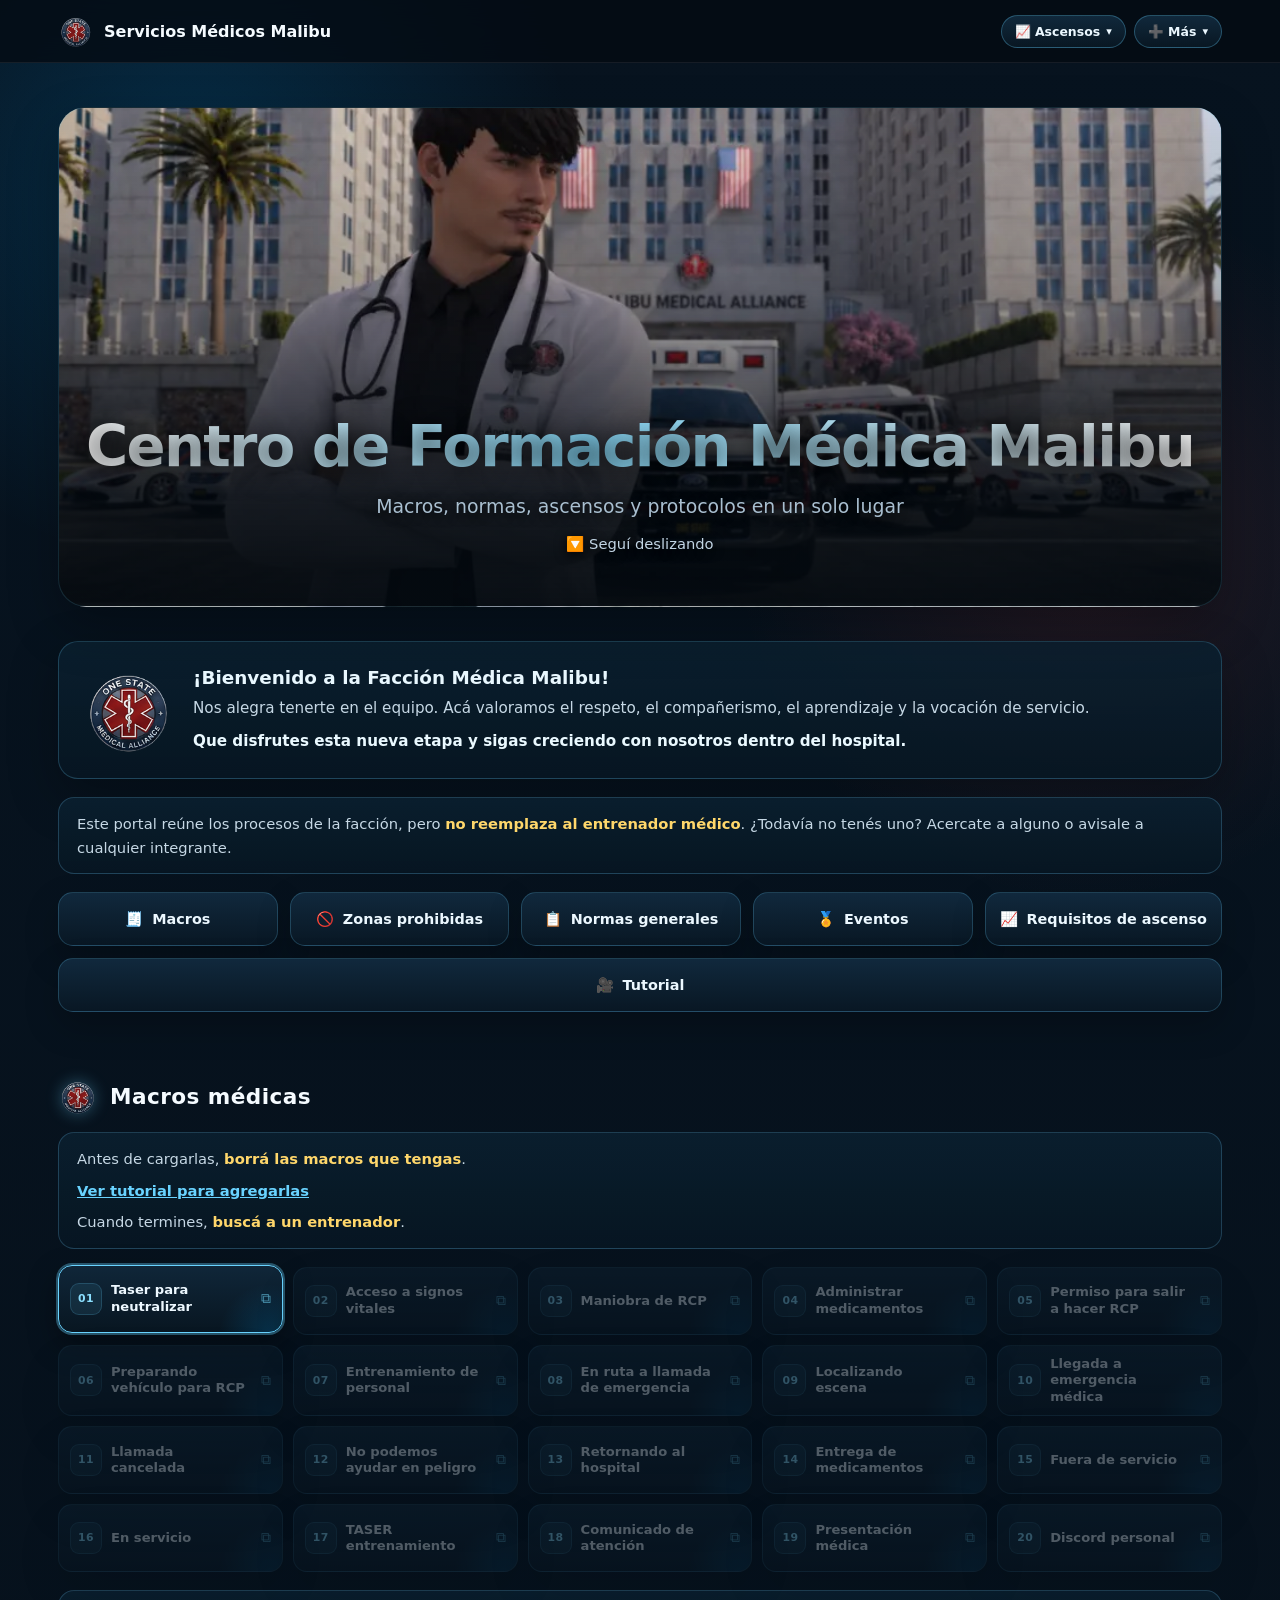
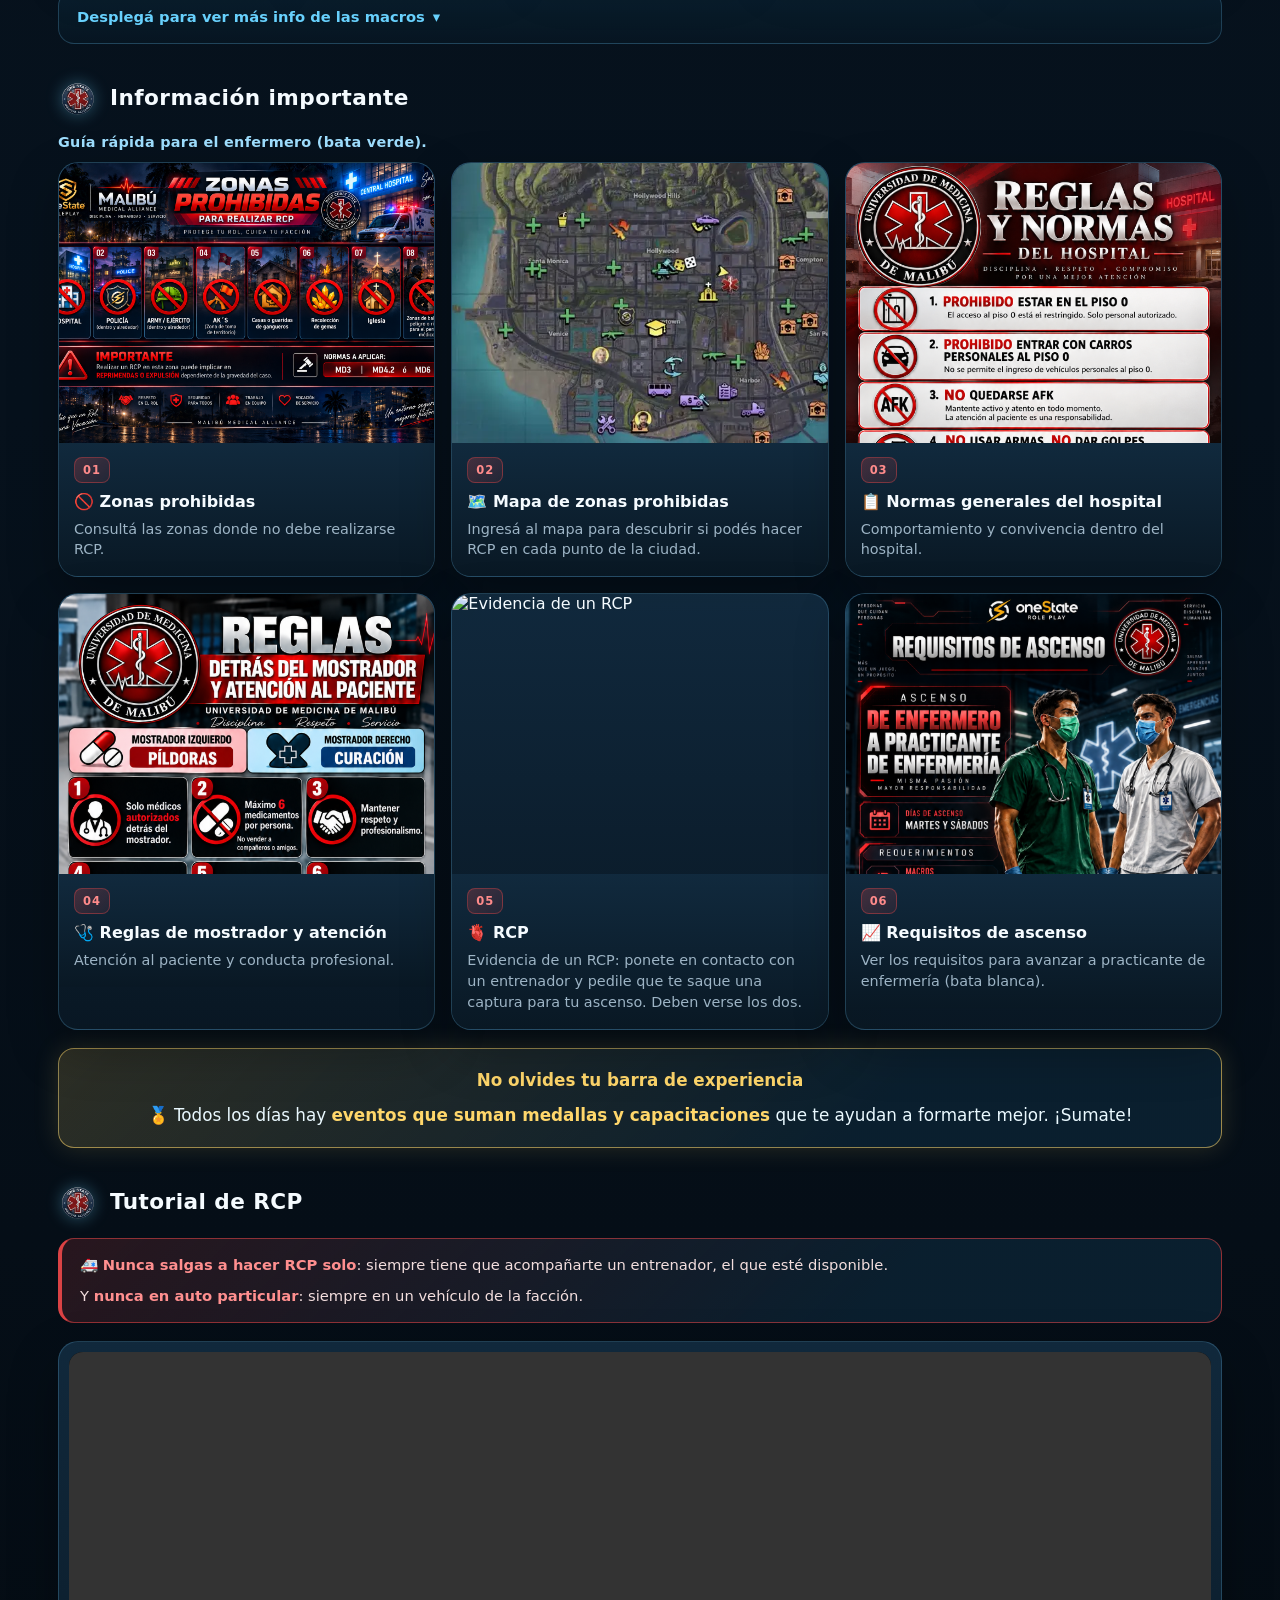
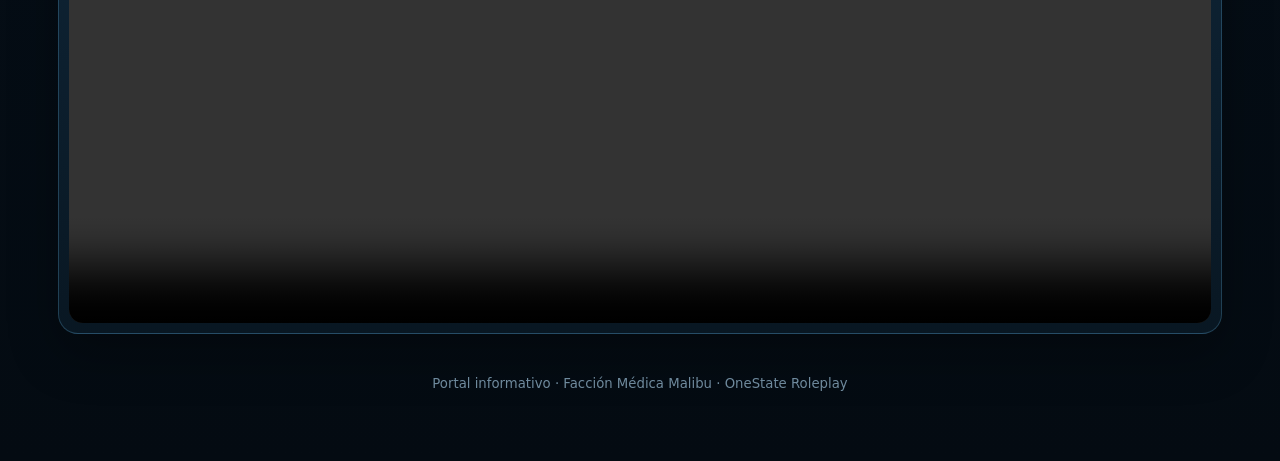
==== commit de2435fa: "version 1" ====
--- a/index.html
+++ b/index.html
@@ -10,11 +10,15 @@
 <body>
   <div class="topbar">
     <div class="topbar-inner">
-      <div class="brand-mini"><div class="mark"><img src="assets/logo.png" alt="One State Medical Alliance"></div><span>Portal informativo · Facción Médica Malibu</span></div>
+      <div class="brand-mini"><div class="mark"><img src="assets/logo.png" alt="One State Medical Alliance"></div><span>Servicios Médicos Malibu</span></div>
       <nav class="ascensos" aria-label="Navegación principal">
         <details class="nav-menu">
           <summary class="home-btn">📈 Ascensos <span class="nav-caret">▾</span></summary>
           <div class="nav-menu-list">
+        <a class="ascenso-btn to-white" href="#requisitos-ascenso" title="Enfermero (verde) a Practicante de enfermería (blanco)">
+          <span class="coat-dot green"></span><span class="coat-arrow">➜</span><span class="coat-dot white"></span>
+          <span class="ascenso-label">Practicante de enfermería</span>
+        </a>
         <a class="ascenso-btn to-blue" href="bata-azul.html" title="Practicante de enfermería (blanco) a Asistente de médico (azul)">
           <span class="coat-dot white"></span><span class="coat-arrow">➜</span><span class="coat-dot blue"></span>
           <span class="ascenso-label">Asistente de médico</span>
@@ -37,83 +41,104 @@
         </a>
           </div>
         </details>
-        <a class="home-btn" href="bata-tareas.html" title="Actividades a desempeñar por bata">📌 Actividades</a>
-        <a class="home-btn" href="https://discord.gg/onestate-latam" target="_blank" rel="noopener">💬 Discord</a>
-        <a class="home-btn" href="https://onestate.com" target="_blank" rel="noopener">🌐 Web oficial</a>
+        <details class="nav-menu end">
+          <summary class="home-btn">➕ Más <span class="nav-caret">▾</span></summary>
+          <div class="nav-menu-list">
+            <a class="nav-link" href="https://discord.gg/onestate-latam" target="_blank" rel="noopener">💬 Discord</a>
+            <a class="nav-link" href="https://onestate.com" target="_blank" rel="noopener">🌐 Web oficial</a>
+            <!-- Redes ocultas hasta tener los usuarios reales: reemplazar "usuario" / el número y sacar este comentario
+            <a class="nav-link" href="https://www.instagram.com/usuario" target="_blank" rel="noopener">📸 Instagram</a>
+            <a class="nav-link" href="https://www.facebook.com/usuario" target="_blank" rel="noopener">📘 Facebook</a>
+            <a class="nav-link" href="https://www.tiktok.com/@usuario" target="_blank" rel="noopener">🎵 TikTok</a>
+            <a class="nav-link" href="https://wa.me/5491100000000" target="_blank" rel="noopener">🟢 WhatsApp</a>
+            -->
+          </div>
+        </details>
       </nav>
     </div>
   </div>
 
   <main class="wrap">
     <section class="hero home">
-      <h1><span class="accent">Portal informativo de la Facción Médica Malibu</span></h1>
-      <p class="sub">Servicios Médicos Malibu Latam</p>
-      <p class="hint">🔽 Seguí deslizando </p>
+     <h1><span class="accent">Centro de Formación Médica Malibu</span></h1>
+<p class="sub">Macros, normas, ascensos y protocolos en un solo lugar</p>
+<p class="hint">🔽 Seguí deslizando</p>
+
     </section>
 
     <section id="bienvenida" class="welcome-card">
       <div class="welcome-icon logo"><img src="assets/logo.png" alt="One State Medical Alliance"></div>
       <div>
         <h2>¡Bienvenido a la Facción Médica Malibu!</h2>
-        <p>Nos alegra tenerte con nosotros. Aquí valoramos el respeto, el compañerismo, el aprendizaje y la vocación de servicio.</p>
-        <p class="strong">Esperamos que disfrutes esta nueva etapa, aprendas junto al equipo y sigas creciendo dentro del hospital. ¡Bienvenido a la familia médica!</p>
-        <p class="hint">🔽 Más abajo encontrarás todo lo que un bata verde necesita (macros, tutoriales y más).</p>
-      </div>
-    </section>
+        <p>Nos alegra tenerte en el equipo. Acá valoramos el respeto, el compañerismo, el aprendizaje y la vocación de servicio.</p>
+        <p class="strong">Que disfrutes esta nueva etapa y sigas creciendo con nosotros dentro del hospital.</p>
+      </div>
+    </section>
+
+    <div class="macro-help after">
+      <p>Este portal reúne los procesos de la facción, pero <b>no reemplaza al entrenador médico</b>. ¿Todavía no tenés uno? Acercate a alguno o avisale a cualquier integrante.</p>
+    </div>
 
     <section id="accesos-rapidos" class="quick-access">
       <div class="quick-grid">
         <a class="quick-btn" href="#macros">🧾 <span>Macros</span></a>
         <a class="quick-btn" href="rcp-mapa.html">🚫 <span>Zonas prohibidas</span></a>
         <a class="quick-btn" href="#normas-generales">📋 <span>Normas generales</span></a>
+        <a class="quick-btn" href="#eventos">🏅 <span>Eventos</span></a>
         <a class="quick-btn" href="#requisitos-ascenso">📈 <span>Requisitos de ascenso</span></a>
-        
         <a class="quick-btn" href="#tutorial-rcp">🎥 <span>Tutorial</span></a>
       </div>
     </section>
 
     <div class="section-title-row">
-      <h2 id="macros" class="section-title">🧾 Macros médicas</h2>
+      <h2 id="macros" class="section-title brand">Macros médicas</h2>
       <button type="button" id="macroReset" class="macro-reset" hidden>↺ Reiniciar</button>
     </div>
+    <div class="macro-help">
+      <p>Antes de cargarlas, <b>borrá las macros que tengas</b>.</p>
+      <p><a class="zoom-link" href="assets/tutorial-macro.png" data-title="Tutorial: cómo agregar las macros">Ver tutorial para agregarlas</a></p>
+      <p>Cuando termines, <b>buscá a un entrenador</b>.</p>
+    </div>
+
     <section id="macro-grid" class="grid macros"></section>
-
-    <h2 id="galeria" class="section-title">Información importante</h2>
-    <div class="info-group-title" id="zonas-y-mapa">Todo lo que necesita un enfermero (bata verde).</div>
+    <div class="macro-help after">
+      <details class="macro-more">
+        <summary>Desplegá para ver más info de las macros</summary>
+      <p>Al pegar las dos últimas (19 y 20), <b>reemplazá los datos entre paréntesis</b> por tu nombre en el juego, tu rango médico (los bata verde son <i>Enfermero</i>) y tu usuario de Discord. <a class="zoom-link" href="assets/discord2.png" data-title="¿Dónde veo mi usuario de Discord?">¿Dónde veo mi usuario?</a> ¿No tenés Discord? <a href="https://discord.com/register" target="_blank" rel="noopener">Creá tu cuenta acá</a>.</p>
+      <p>Ejemplo: bata verde llamado Pepito, con usuario de Discord <i>usuario</i>:</p>
+      <pre>/me Hola mi nombre es Pepito, Enfermero de Servicios Médicos Malibu Latam.
+/n mi Discord: usuario</pre>
+      <p>La macro de presentación (<i>/me Hola mi nombre es…</i>) sirve para saludar: cuando te cruces con alguien de otra facción, usala junto con el <b>gesto de saludo militar</b>.</p>
+      </details>
+    </div>
+
+    <h2 id="galeria" class="section-title brand">Información importante</h2>
+    <div class="info-group-title" id="zonas-y-mapa">Guía rápida para el enfermero (bata verde).</div>
      
-      <section class="gallery three"><article id="macros-imagen" class="photo-card zoom" data-title="Macros médicas" data-image="assets/tutorial-macro.png">
-        <img src="assets/tutorial-macro.png" alt="Macros médicas">
-        <div class="photo-info">
-          <div class="order-badge">01</div>
-          <h3>🧾 Macros</h3>
-          <p>Tutorial para que puedas agregar  las macros de la facción.</p>
-        </div>
-      </article>
+    <section class="gallery three">
       <article id="zonas-prohibidas" class="photo-card zoom" data-title="Zonas prohibidas" data-image="assets/zonas.png">
         <img src="assets/zonas.png" alt="Zonas prohibidas">
         <div class="photo-info">
-          <div class="order-badge">02</div>
-          <h3>Zonas prohibidas</h3>
-          <p>Consulta las zonas donde no debe realizarse RCP.</p>
+          <div class="order-badge">01</div>
+          <h3>🚫 Zonas prohibidas</h3>
+          <p>Consultá las zonas donde no debe realizarse RCP.</p>
         </div>
       </article>
 
       <a id="mapa-zonas" class="photo-card" href="rcp-mapa.html">
         <img src="assets/pre-mapa.webp" alt="Mapa de zonas prohibidas">
         <div class="photo-info">
-          <div class="order-badge">03</div>
-          <h3>Mapa de zonas prohibidas</h3>
-          <p>Ingresa al mapa para descubrir si podés hacer RCP en cada punto de la ciudad.</p>
+          <div class="order-badge">02</div>
+          <h3>🗺️ Mapa de zonas prohibidas</h3>
+          <p>Ingresá al mapa para descubrir si podés hacer RCP en cada punto de la ciudad.</p>
         </div>
       </a>
-
-      
 
       <article id="normas-generales" class="photo-card zoom" data-title="Normas generales del hospital" data-image="assets/reglas-normas_generales.webp">
         <img src="assets/reglas-normas_generales.webp" alt="Normas generales del hospital">
         <div class="photo-info">
-          <div class="order-badge">04</div>
-          <h3>Normas generales del hospital</h3>
+          <div class="order-badge">03</div>
+          <h3>📋 Normas generales del hospital</h3>
           <p>Comportamiento y convivencia dentro del hospital.</p>
         </div>
       </article>
@@ -121,24 +146,41 @@
       <article id="reglas-mostrador" class="photo-card zoom" data-title="Reglas detrás del mostrador y atención al paciente" data-image="assets/reglas_piso1.webp">
         <img src="assets/reglas_piso1.webp" alt="Reglas detrás del mostrador y atención al paciente">
         <div class="photo-info">
+          <div class="order-badge">04</div>
+          <h3>🩺 Reglas de mostrador y atención</h3>
+          <p>Atención al paciente y conducta profesional.</p>
+        </div>
+      </article>
+
+      <article id="evidencia-rcp" class="photo-card zoom" data-title="Evidencia de un RCP" data-image="assets/evid-rcp-verde.jpg">
+        <img src="assets/evid-rcp-verde.jpg" alt="Evidencia de un RCP">
+        <div class="photo-info">
           <div class="order-badge">05</div>
-          <h3>Atención al paciente y conducta profesional.</h3>
-          <p>Reglas de mostrador y atención del hospital.</p>
-        </div>
-      </article><article id="requisitos-ascenso" class="photo-card zoom" data-title="Requisitos de ascenso" data-image="assets/asc-verde-blanco.png">
+          <h3>🫀 RCP</h3>
+          <p>Evidencia de un RCP: ponete en contacto con un entrenador y pedile que te saque una captura para tu ascenso. Deben verse los dos.</p>
+        </div>
+      </article>
+
+      <article id="requisitos-ascenso" class="photo-card zoom" data-title="Requisitos de ascenso" data-image="assets/asc-verde-blanco.png">
         <img src="assets/asc-verde-blanco.png" alt="Requisitos de ascenso">
         <div class="photo-info">
           <div class="order-badge">06</div>
-          <h3>Requisitos de ascenso</h3>
+          <h3>📈 Requisitos de ascenso</h3>
           <p>Ver los requisitos para avanzar a practicante de enfermería (bata blanca).</p>
         </div>
       </article>
 
     </section>
 
-    
-
-    <h2 id="tutorial-rcp" class="section-title"> [PENDIENTE]🎥 Tutorial de RCP</h2>
+    <div id="eventos" class="macro-help after highlight">
+      <p><b>No olvides tu barra de experiencia</b></p><p>🏅 Todos los días hay <b>eventos que suman medallas y capacitaciones</b> que te ayudan a formarte mejor. ¡Sumate!</p>
+    </div>
+
+    <h2 id="tutorial-rcp" class="section-title brand">Tutorial de RCP</h2>
+    <div class="macro-help important">
+      <p>🚑 <b>Nunca salgas a hacer RCP solo</b>: siempre tiene que acompañarte un entrenador, el que esté disponible.</p>
+      <p>Y <b>nunca en auto particular</b>: siempre en un vehículo de la facción.</p>
+    </div>
     <div class="video-card">
       <!-- El .mov está en H.264: declarado como mp4 lo reproducen Chrome, Edge, Firefox y Safari -->
       <video controls playsinline preload="metadata">
--- a/portal.css
+++ b/portal.css
@@ -64,6 +64,7 @@
 .ascenso-btn{padding:7px 12px}
 /* Botones solo con colores: el texto queda oculto pero accesible para lectores de pantalla */
 .ascenso-label{position:absolute; width:1px; height:1px; margin:-1px; padding:0; overflow:hidden; clip:rect(0 0 0 0); white-space:nowrap; border:0}
+.ascenso-btn.to-white {--from:rgba(22,140,96,.50);   --to:rgba(238,243,247,.22); --ring:rgba(220,240,232,.5); --glow:rgba(200,235,220,.35)}
 .ascenso-btn.to-blue  {--from:rgba(238,243,247,.18); --to:rgba(31,95,214,.45);  --ring:rgba(143,212,255,.45); --glow:rgba(58,167,255,.4)}
 .ascenso-btn.to-purple{--from:rgba(31,95,214,.40);   --to:rgba(122,61,255,.50); --ring:rgba(179,107,255,.45); --glow:rgba(154,91,255,.4)}
 .ascenso-btn.to-brown {--from:rgba(122,61,255,.45);  --to:rgba(160,88,43,.55);  --ring:rgba(212,147,95,.5);  --glow:rgba(185,118,63,.4)}
@@ -83,6 +84,13 @@
   display:flex; flex-direction:column; gap:7px; padding:10px; border-radius:16px;
   background:rgba(6,17,28,.97); border:1px solid var(--line); box-shadow:var(--shadow)
 }
+.nav-menu.end .nav-menu-list{left:auto; right:0; min-width:190px}
+.nav-link{
+  display:flex; align-items:center; gap:8px; padding:9px 12px; border-radius:12px; text-decoration:none;
+  color:#ecf8ff; font-size:.8rem; font-weight:800; white-space:nowrap;
+  border:1px solid transparent; transition:background .18s ease,border-color .18s ease
+}
+.nav-link:hover{background:rgba(105,211,255,.1); border-color:rgba(105,211,255,.3)}
 .nav-menu-list .ascenso-btn{padding:9px 12px; font-size:.76rem}
 /* Dentro del menú el nombre del ascenso sí se ve */
 .nav-menu-list .ascenso-label{position:static; width:auto; height:auto; margin:0 0 0 4px; overflow:visible; clip:auto}
@@ -159,6 +167,13 @@
 
 /* ---------- Títulos ---------- */
 .section-title{margin:34px 0 16px; font-size:1.35rem; letter-spacing:.02em; scroll-margin-top:84px}
+/* Título de sección con el logo de la facción adelante */
+.section-title.brand{display:flex; align-items:center; gap:12px}
+.section-title.brand::before{
+  content:""; width:40px; height:40px; flex:0 0 auto;
+  background:url("assets/logo.png") center/contain no-repeat;
+  filter:drop-shadow(0 0 8px rgba(105,211,255,.35))
+}
 .info-group-title{margin:22px 0 12px; color:#9fdfff; font-size:.9rem; font-weight:800; letter-spacing:.02em}
 .section-title + .info-group-title{margin-top:0}
 
@@ -173,6 +188,14 @@
   border:1px solid var(--line); box-shadow:var(--shadow); cursor:pointer; transition:.2s ease
 }
 .gallery.three .photo-card{--img-h:280px}
+/* Con 3 columnas, la última fila incompleta (1 o 2 tarjetas) va centrada:
+   la grilla pasa a 6 columnas y cada tarjeta ocupa 2 */
+@media(min-width:1001px){
+  .gallery.three{grid-template-columns:repeat(6,minmax(0,1fr))}
+  .gallery.three > *{grid-column:span 2}
+  .gallery.three > :nth-child(3n+1):last-child{grid-column:3 / span 2}
+  .gallery.three > :nth-child(3n+1):nth-last-child(2){grid-column:2 / span 2}
+}
 .gallery.two   .photo-card{--img-h:340px}
 a.photo-card{display:block; color:inherit; text-decoration:none}
 .photo-card:hover{transform:translateY(-4px); border-color:rgba(105,211,255,.42)}
@@ -191,6 +214,7 @@
 .photo-info{position:relative; padding:14px 15px 16px; background:var(--panel-grad)}
 .photo-info h3{margin:0 0 8px; font-size:1rem}
 .photo-info p{margin:0; color:#9db4c5; font-size:.9rem; line-height:1.45}
+.photo-info .card-hint{margin-top:8px; color:var(--cyan); font-size:.8rem; font-weight:800}
 .order-badge{
   display:inline-flex; align-items:center; justify-content:center; min-width:34px; height:26px; padding:0 8px; margin-bottom:9px;
   border-radius:8px; background:linear-gradient(135deg,rgba(255,75,75,.22),rgba(255,75,75,.08));
@@ -203,6 +227,13 @@
   background:linear-gradient(180deg,rgba(11,33,49,.72),rgba(7,22,34,.82));
   border:1px solid var(--line); box-shadow:var(--shadow)
 }
+/* Requisitos que no se muestran en la página: se abren en una ventana al tocar su tarjeta (portal.js) */
+.req.popup{display:none}
+.detail-modal{position:fixed; inset:0; z-index:45; display:none; place-items:center; padding:20px; background:rgba(0,0,0,.76)}
+.detail-modal.show{display:grid}
+.detail-modal .req.popup{display:block; position:relative; margin:0; width:min(760px,100%); max-height:90vh; overflow:auto; background:#09131d}
+.detail-modal .req-head{padding-right:84px}
+.detail-close{position:absolute; top:16px; right:16px; font:inherit; font-size:.85rem; font-weight:700}
 .req-head{display:flex; align-items:center; gap:12px; margin-bottom:10px}
 .req-head .order-badge{margin:0}
 .req-head h2{margin:0; font-size:clamp(1.15rem,2.4vw,1.4rem)}
@@ -269,6 +300,44 @@
 }
 .section-title-row{display:flex; align-items:center; justify-content:space-between; gap:12px}
 .section-title-row .section-title{margin-bottom:16px}
+/* Recuadros de texto, tres tipos:
+   .macro-help            → info (celeste): explicaciones
+   .macro-help.important  → importante (rojo): reglas que no se pueden romper
+   .macro-help.highlight  → destacado (dorado): invitaciones */
+.macro-help{
+  margin:0 0 18px; padding:14px 18px; border-radius:16px; color:#c6d8e5; font-size:.92rem; line-height:1.6;
+  background:var(--box-grad); border:1px solid var(--line)
+}
+.macro-help.after{margin:18px 0 0}
+.macro-help[id]{scroll-margin-top:84px}
+.macro-help.important{
+  color:#f3dede; background:linear-gradient(135deg,rgba(255,75,75,.14),rgba(11,33,49,.9) 70%);
+  border:1px solid rgba(255,75,75,.5); border-left:4px solid rgba(255,75,75,.85)
+}
+.macro-help.important b{color:#ff8f8f}
+.macro-help.highlight{
+  padding:18px 22px; font-size:1.05rem; color:#eaf9ff; text-align:center;
+  background:linear-gradient(135deg,rgba(255,215,107,.16),rgba(11,33,49,.9) 70%);
+  border:1px solid rgba(255,215,107,.55); box-shadow:0 0 26px rgba(255,215,107,.15)
+}
+.macro-help p{margin:0}
+.macro-help p + p{margin-top:8px}
+.macro-help b{color:#ffd76b}
+.macro-help a{color:var(--cyan); font-weight:700}
+/* Desplegable de más info dentro del recuadro de macros */
+.macro-more > summary{
+  display:flex; align-items:center; gap:8px; cursor:pointer; list-style:none; user-select:none;
+  color:var(--cyan); font-weight:800
+}
+.macro-more > summary::-webkit-details-marker{display:none}
+.macro-more > summary::after{content:"▾"; transition:transform .2s ease}
+.macro-more[open] > summary::after{transform:rotate(180deg)}
+.macro-more > summary:hover{color:#a6e6ff}
+.macro-more[open] > summary{margin-bottom:10px}
+.macro-help pre{
+  margin:8px 0 0; padding:10px 12px; border-radius:10px; overflow-x:auto;
+  background:rgba(0,0,0,.35); color:#eaf9ff; font-size:.85rem; white-space:pre-wrap
+}
 .macro-reset{
   padding:8px 14px; border-radius:999px; cursor:pointer; font:inherit; font-size:.82rem; font-weight:800; color:#ecf8ff;
   background:var(--panel-grad); border:1px solid rgba(105,211,255,.35)
@@ -357,6 +426,7 @@
   .topbar-inner{flex-wrap:wrap}
   .ascensos{justify-content:flex-start; margin-left:0}
   .gallery,.gallery.three,.gallery.docs{grid-template-columns:repeat(2,minmax(0,1fr))}
+  .gallery.three > :last-child:nth-child(odd){grid-column:1 / -1; justify-self:center; width:calc(50% - 8px)}
   .grid.macros{grid-template-columns:repeat(4,minmax(0,1fr))}
   .two-col{grid-template-columns:1fr}
 }
@@ -375,6 +445,7 @@
   .quick-grid{display:flex; flex-wrap:nowrap; gap:10px; min-width:max-content}
   .quick-btn{min-width:190px; min-height:50px; font-size:.86rem; flex:0 0 auto}
   .gallery,.gallery.three,.gallery.docs{grid-template-columns:1fr}
+  .gallery.three > :last-child:nth-child(odd){grid-column:auto; width:auto}
   .photo-card,.gallery.three .photo-card{--img-h:240px}
   .gallery.two .photo-card{--img-h:280px}
   .req{padding:18px 14px}
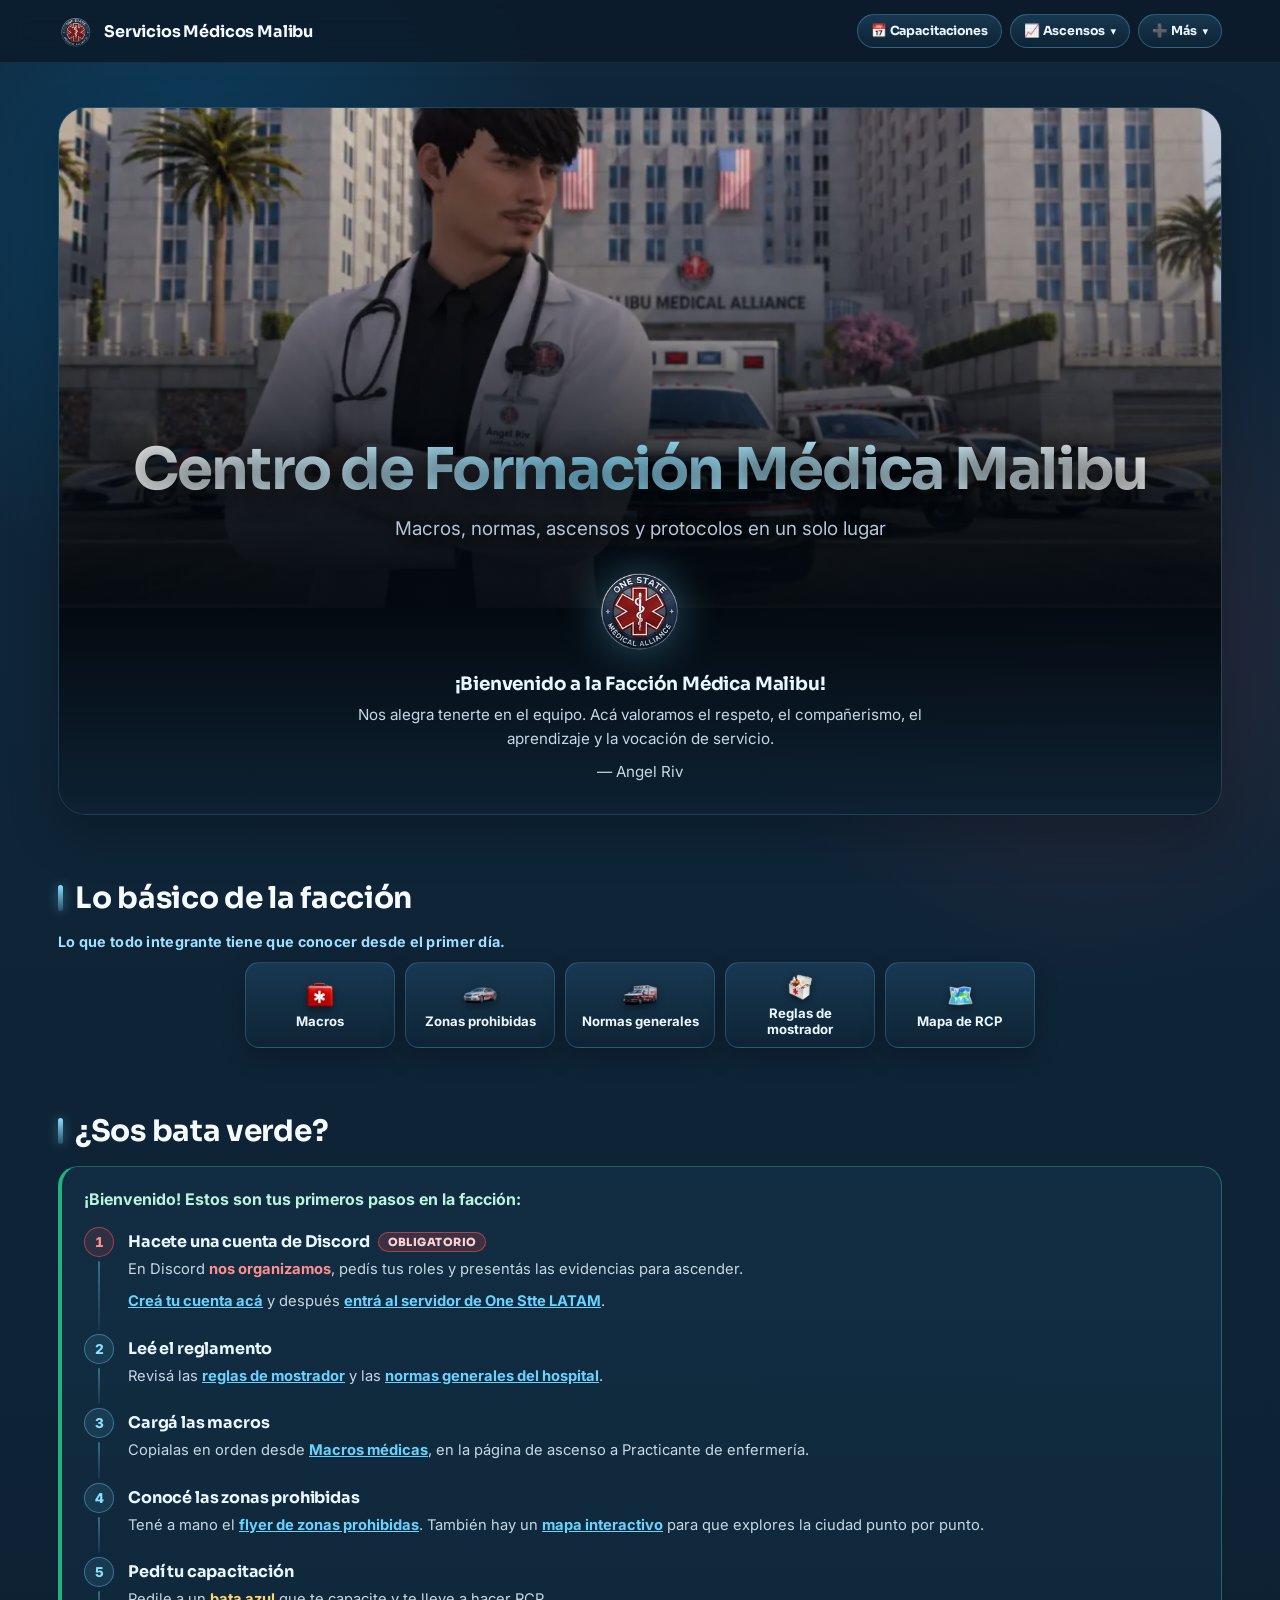
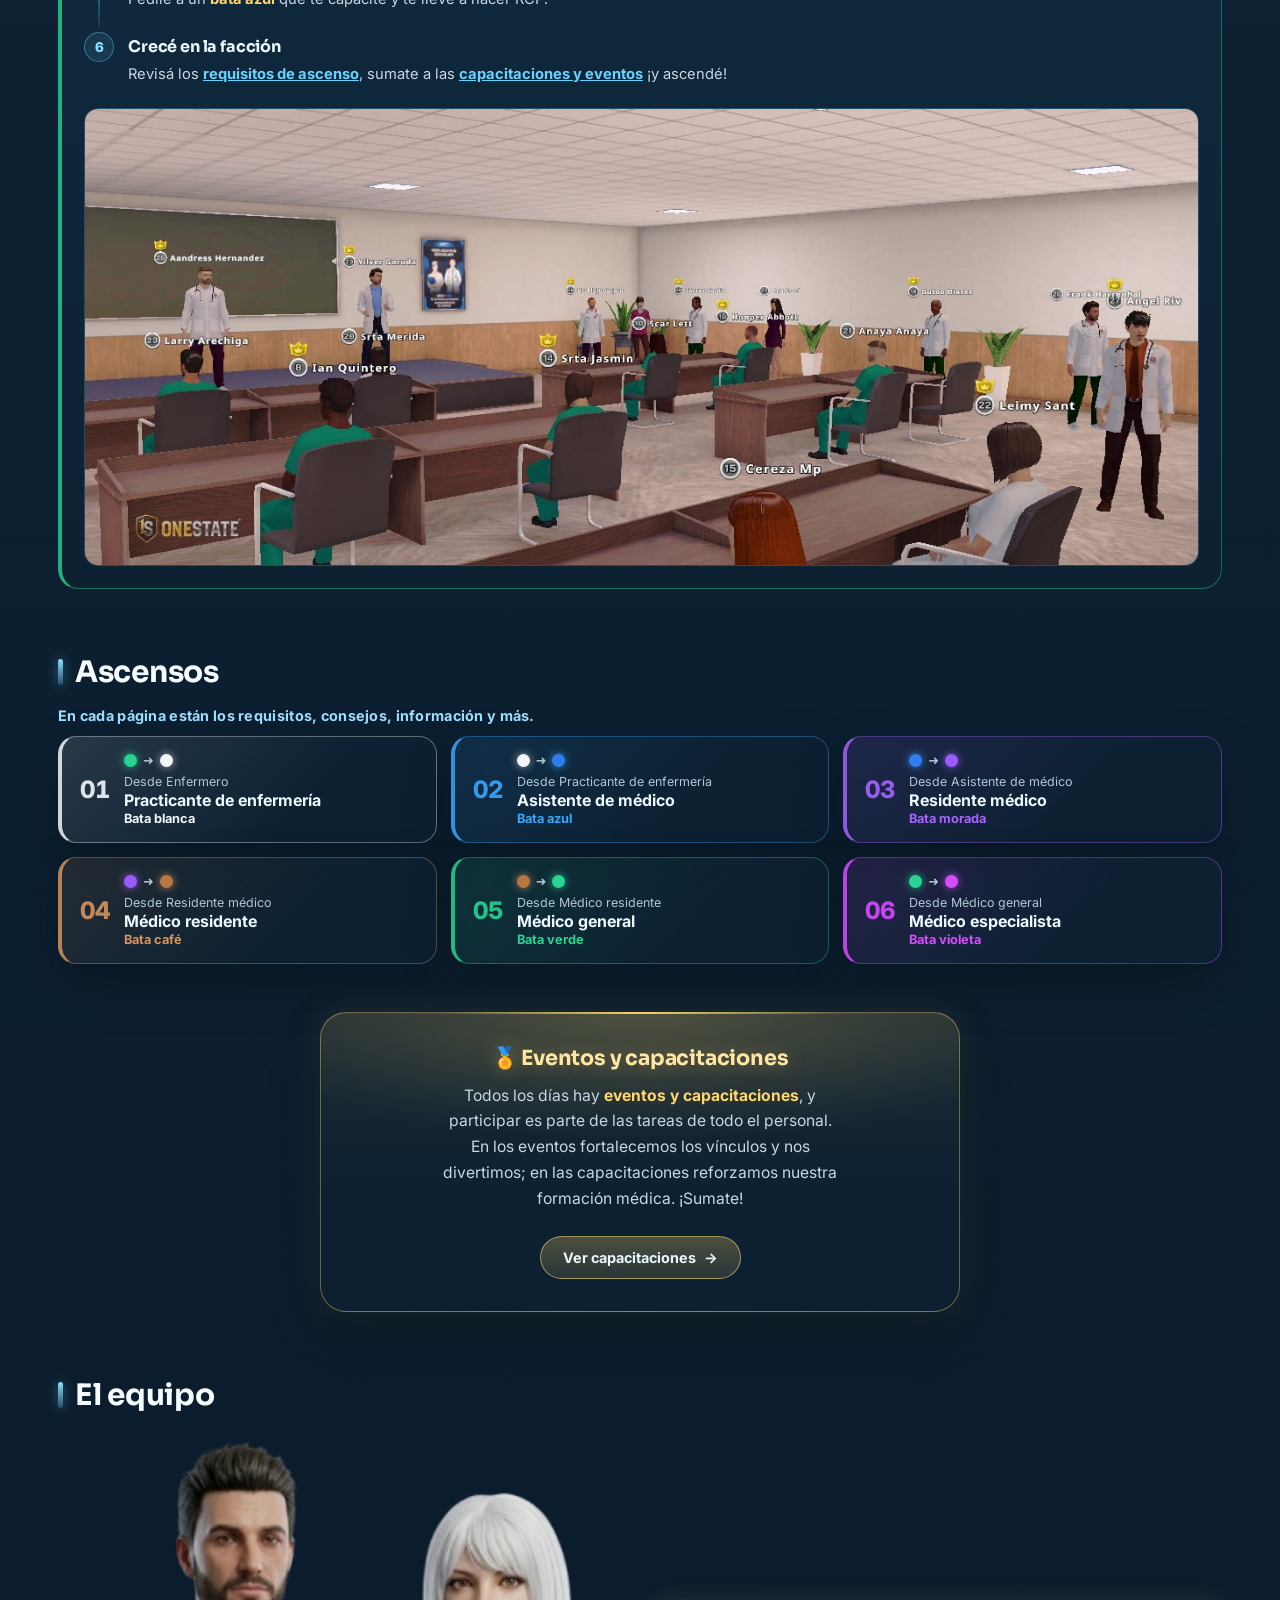
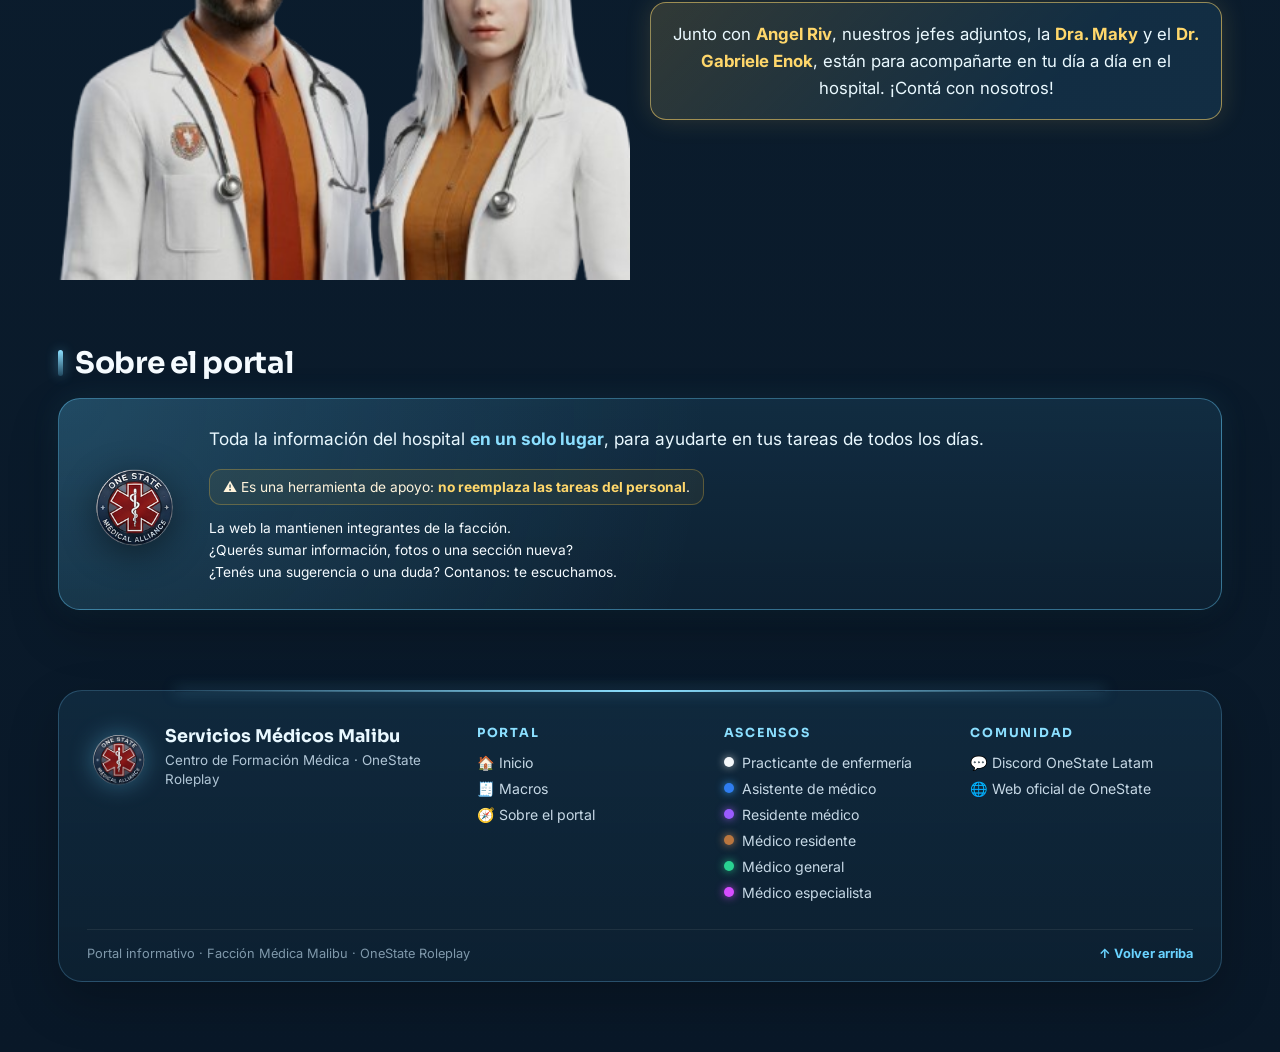
==== commit cce3a8ef: "version 2" ====
--- a/index.html
+++ b/index.html
@@ -3,19 +3,23 @@
 <head>
   <meta charset="UTF-8" />
   <meta name="viewport" content="width=device-width, initial-scale=1.0" />
-  <meta name="theme-color" content="#07131f" />
+  <meta name="theme-color" content="#10273b" />
   <title>Facción Médica Malibu</title>
+  <link rel="preconnect" href="https://fonts.googleapis.com" />
+  <link rel="preconnect" href="https://fonts.gstatic.com" crossorigin />
+  <link rel="stylesheet" href="https://fonts.googleapis.com/css2?family=Inter:wght@400;500;600;700;800&family=Sora:wght@500;600;700;800&display=swap" />
   <link rel="stylesheet" href="portal.css" />
 </head>
 <body>
   <div class="topbar">
     <div class="topbar-inner">
       <div class="brand-mini"><div class="mark"><img src="assets/logo.png" alt="One State Medical Alliance"></div><span>Servicios Médicos Malibu</span></div>
-      <nav class="ascensos" aria-label="Navegación principal">
+      <nav class="ascensos" aria-label="Navegación principal">        <a class="home-btn" href="https://malibu-med-cronograma.vercel.app/" target="_blank" rel="noopener">📅 Capacitaciones</a>
+
         <details class="nav-menu">
           <summary class="home-btn">📈 Ascensos <span class="nav-caret">▾</span></summary>
           <div class="nav-menu-list">
-        <a class="ascenso-btn to-white" href="#requisitos-ascenso" title="Enfermero (verde) a Practicante de enfermería (blanco)">
+        <a class="ascenso-btn to-white" href="bata-blanca.html" title="Enfermero (verde) a Practicante de enfermería (blanco)">
           <span class="coat-dot green"></span><span class="coat-arrow">➜</span><span class="coat-dot white"></span>
           <span class="ascenso-label">Practicante de enfermería</span>
         </a>
@@ -46,12 +50,12 @@
           <div class="nav-menu-list">
             <a class="nav-link" href="https://discord.gg/onestate-latam" target="_blank" rel="noopener">💬 Discord</a>
             <a class="nav-link" href="https://onestate.com" target="_blank" rel="noopener">🌐 Web oficial</a>
-            <!-- Redes ocultas hasta tener los usuarios reales: reemplazar "usuario" / el número y sacar este comentario
-            <a class="nav-link" href="https://www.instagram.com/usuario" target="_blank" rel="noopener">📸 Instagram</a>
+            <!-- Redes ocultas hasta tener los usuarios reales: reemplazar "usuario" / el número y sacar el comentario
+            --><a class="nav-link" href="https://www.instagram.com/usuario" target="_blank" rel="noopener">📸 Instagram</a>
             <a class="nav-link" href="https://www.facebook.com/usuario" target="_blank" rel="noopener">📘 Facebook</a>
             <a class="nav-link" href="https://www.tiktok.com/@usuario" target="_blank" rel="noopener">🎵 TikTok</a>
             <a class="nav-link" href="https://wa.me/5491100000000" target="_blank" rel="noopener">🟢 WhatsApp</a>
-            -->
+            
           </div>
         </details>
       </nav>
@@ -59,139 +63,182 @@
   </div>
 
   <main class="wrap">
-    <section class="hero home">
-     <h1><span class="accent">Centro de Formación Médica Malibu</span></h1>
-<p class="sub">Macros, normas, ascensos y protocolos en un solo lugar</p>
-<p class="hint">🔽 Seguí deslizando</p>
-
-    </section>
-
-    <section id="bienvenida" class="welcome-card">
-      <div class="welcome-icon logo"><img src="assets/logo.png" alt="One State Medical Alliance"></div>
-      <div>
-        <h2>¡Bienvenido a la Facción Médica Malibu!</h2>
-        <p>Nos alegra tenerte en el equipo. Acá valoramos el respeto, el compañerismo, el aprendizaje y la vocación de servicio.</p>
-        <p class="strong">Que disfrutes esta nueva etapa y sigas creciendo con nosotros dentro del hospital.</p>
-      </div>
-    </section>
-
-    <div class="macro-help after">
-      <p>Este portal reúne los procesos de la facción, pero <b>no reemplaza al entrenador médico</b>. ¿Todavía no tenés uno? Acercate a alguno o avisale a cualquier integrante.</p>
+    <div class="home-intro">
+      <section class="hero home">
+        <h1><span class="accent">Centro de Formación Médica Malibu</span></h1>
+        <p class="sub">Macros, normas, ascensos y protocolos en un solo lugar</p>
+      </section>
+
+      <section id="bienvenida" class="welcome-card">
+        <div class="welcome-icon logo"><img src="assets/logo.png" alt="One State Medical Alliance"></div>
+        <div>
+          <h2>¡Bienvenido a la Facción Médica Malibu!</h2>
+          <p>Nos alegra tenerte en el equipo. Acá valoramos el respeto, el compañerismo, el aprendizaje y la vocación de servicio.</p>
+          <p>— Angel Riv</p>
+        </div>
+      </section>
     </div>
-
+    <h2 id="lo-basico" class="section-title brand">Lo básico de la facción</h2>
+    <div class="info-group-title">Lo que todo integrante tiene que conocer desde el primer día.</div>
     <section id="accesos-rapidos" class="quick-access">
       <div class="quick-grid">
-        <a class="quick-btn" href="#macros">🧾 <span>Macros</span></a>
-        <a class="quick-btn" href="rcp-mapa.html">🚫 <span>Zonas prohibidas</span></a>
-        <a class="quick-btn" href="#normas-generales">📋 <span>Normas generales</span></a>
-        <a class="quick-btn" href="#eventos">🏅 <span>Eventos</span></a>
-        <a class="quick-btn" href="#requisitos-ascenso">📈 <span>Requisitos de ascenso</span></a>
-        <a class="quick-btn" href="#tutorial-rcp">🎥 <span>Tutorial</span></a>
-      </div>
-    </section>
-
-    <div class="section-title-row">
-      <h2 id="macros" class="section-title brand">Macros médicas</h2>
-      <button type="button" id="macroReset" class="macro-reset" hidden>↺ Reiniciar</button>
-    </div>
-    <div class="macro-help">
-      <p>Antes de cargarlas, <b>borrá las macros que tengas</b>.</p>
-      <p><a class="zoom-link" href="assets/tutorial-macro.png" data-title="Tutorial: cómo agregar las macros">Ver tutorial para agregarlas</a></p>
-      <p>Cuando termines, <b>buscá a un entrenador</b>.</p>
-    </div>
-
-    <section id="macro-grid" class="grid macros"></section>
-    <div class="macro-help after">
-      <details class="macro-more">
-        <summary>Desplegá para ver más info de las macros</summary>
-      <p>Al pegar las dos últimas (19 y 20), <b>reemplazá los datos entre paréntesis</b> por tu nombre en el juego, tu rango médico (los bata verde son <i>Enfermero</i>) y tu usuario de Discord. <a class="zoom-link" href="assets/discord2.png" data-title="¿Dónde veo mi usuario de Discord?">¿Dónde veo mi usuario?</a> ¿No tenés Discord? <a href="https://discord.com/register" target="_blank" rel="noopener">Creá tu cuenta acá</a>.</p>
-      <p>Ejemplo: bata verde llamado Pepito, con usuario de Discord <i>usuario</i>:</p>
-      <pre>/me Hola mi nombre es Pepito, Enfermero de Servicios Médicos Malibu Latam.
-/n mi Discord: usuario</pre>
-      <p>La macro de presentación (<i>/me Hola mi nombre es…</i>) sirve para saludar: cuando te cruces con alguien de otra facción, usala junto con el <b>gesto de saludo militar</b>.</p>
-      </details>
-    </div>
-
-    <h2 id="galeria" class="section-title brand">Información importante</h2>
-    <div class="info-group-title" id="zonas-y-mapa">Guía rápida para el enfermero (bata verde).</div>
-     
-    <section class="gallery three">
-      <article id="zonas-prohibidas" class="photo-card zoom" data-title="Zonas prohibidas" data-image="assets/zonas.png">
-        <img src="assets/zonas.png" alt="Zonas prohibidas">
-        <div class="photo-info">
-          <div class="order-badge">01</div>
-          <h3>🚫 Zonas prohibidas</h3>
-          <p>Consultá las zonas donde no debe realizarse RCP.</p>
-        </div>
+        <a class="quick-btn" href="bata-blanca.html#macros"><img class="quick-img" src="assets/ico-macro.png" alt=""><span>Macros</span></a>
+        <!-- Estos tres abren la imagen directamente en el visor (a.zoom-link, portal.js) -->
+        <a class="quick-btn zoom-link" href="assets/zonas.png" data-title="Zonas prohibidas"><img class="quick-img" src="assets/ico-zona.png" alt=""><span>Zonas prohibidas</span></a>
+        <a class="quick-btn zoom-link" href="assets/reglas-normas_generales.webp" data-title="Normas generales del hospital"><img class="quick-img" src="assets/ico-normas.png" alt=""><span>Normas generales</span></a>
+        <a class="quick-btn zoom-link" href="assets/reglas_piso1.webp" data-title="Reglas detrás del mostrador y atención al paciente"><img class="quick-img" src="assets/ico-mostrador.png" alt=""><span>Reglas de mostrador</span></a>
+        <a class="quick-btn" href="rcp-mapa.html"><span class="quick-img quick-emoji" aria-hidden="true">🗺️</span><span>Mapa de RCP</span></a>
+      </div>
+    </section>
+
+    <h2 id="bata-verde" class="section-title brand">¿Sos bata verde?</h2>
+    <section class="verde-guide">
+      <p class="verde-intro">¡Bienvenido! Estos son tus primeros pasos en la facción:</p>
+      <div class="guide-step must">
+        <span class="step-n">1</span>
+        <div>
+          <h3>Hacete una cuenta de Discord <span class="must-tag">Obligatorio</span></h3>
+          <p>En Discord <b>nos organizamos</b>, pedís tus roles y presentás las evidencias para ascender. </p>
+          <p><a href="https://discord.com/register" target="_blank" rel="noopener">Creá tu cuenta acá</a> y después <a href="https://discord.gg/CSM5zy4zP" target="_blank" rel="noopener">entrá al servidor de One Stte LATAM</a>.</p>
+        </div>
+      </div>
+      <div class="guide-step">
+        <span class="step-n">2</span>
+        <div>
+          <h3>Leé el reglamento</h3>
+          <p>Revisá las <a class="zoom-link" href="assets/reglas_piso1.webp" data-title="Reglas detrás del mostrador y atención al paciente">reglas de mostrador</a> y las <a class="zoom-link" href="assets/reglas-normas_generales.webp" data-title="Normas generales del hospital">normas generales del hospital</a>.</p>
+        </div>
+      </div>
+      <div class="guide-step">
+        <span class="step-n">3</span>
+        <div>
+          <h3>Cargá las macros</h3>
+          <p>Copialas en orden desde <a href="bata-blanca.html#macros">Macros médicas</a>, en la página de ascenso a Practicante de enfermería.</p>
+        </div>
+      </div>
+      <div class="guide-step">
+        <span class="step-n">4</span>
+        <div>
+          <h3>Conocé las zonas prohibidas</h3>
+          <p>Tené a mano el <a class="zoom-link" href="assets/zonas.png" data-title="Zonas prohibidas">flyer de zonas prohibidas</a>. También hay un <a href="rcp-mapa.html">mapa interactivo</a> para que explores la ciudad punto por punto.</p>
+        </div>
+      </div>
+      <div class="guide-step">
+        <span class="step-n">5</span>
+        <div>
+          <h3>Pedí tu capacitación</h3>
+          <p>Pedile a un <b>bata azul</b> que te capacite y te lleve a hacer RCP.</p>
+        </div>
+      </div>
+      <div class="guide-step">
+        <span class="step-n">6</span>
+        <div>
+          <h3>Crecé en la facción</h3>
+          <p>Revisá los <a href="bata-blanca.html">requisitos de ascenso</a>, sumate a las <a href="#eventos">capacitaciones y eventos</a> ¡y ascendé!</p>
+        </div>
+      </div>
+      <img class="verde-photo" src="assets/capacitacion-verde.png" alt="Batas verdes de la Facción Médica Malibu">
+    </section>
+    <h2 id="ascensos" class="section-title brand">Ascensos</h2>
+    <div class="info-group-title">En cada página están los requisitos, consejos, información y más.</div>
+    <nav class="ladder" aria-label="Ascensos">
+      <a class="ladder-step to-white" href="bata-blanca.html">
+        <span class="ladder-n">01</span>
+        <span class="ladder-dots"><span class="coat-dot green"></span><span class="coat-arrow">➜</span><span class="coat-dot white"></span></span>
+        <span class="ladder-text"><small>Desde Enfermero</small><b>Practicante de enfermería</b><span>Bata blanca</span></span>
+      </a>
+      <a class="ladder-step to-blue" href="bata-azul.html">
+        <span class="ladder-n">02</span>
+        <span class="ladder-dots"><span class="coat-dot white"></span><span class="coat-arrow">➜</span><span class="coat-dot blue"></span></span>
+        <span class="ladder-text"><small>Desde Practicante de enfermería</small><b>Asistente de médico</b><span>Bata azul</span></span>
+      </a>
+      <a class="ladder-step to-purple" href="bata-morada.html">
+        <span class="ladder-n">03</span>
+        <span class="ladder-dots"><span class="coat-dot blue"></span><span class="coat-arrow">➜</span><span class="coat-dot purple"></span></span>
+        <span class="ladder-text"><small>Desde Asistente de médico</small><b>Residente médico</b><span>Bata morada</span></span>
+      </a>
+      <a class="ladder-step to-brown" href="bata-cafe.html">
+        <span class="ladder-n">04</span>
+        <span class="ladder-dots"><span class="coat-dot purple"></span><span class="coat-arrow">➜</span><span class="coat-dot brown"></span></span>
+        <span class="ladder-text"><small>Desde Residente médico</small><b>Médico residente</b><span>Bata café</span></span>
+      </a>
+      <a class="ladder-step to-green" href="bata-general.html">
+        <span class="ladder-n">05</span>
+        <span class="ladder-dots"><span class="coat-dot brown"></span><span class="coat-arrow">➜</span><span class="coat-dot green"></span></span>
+        <span class="ladder-text"><small>Desde Médico residente</small><b>Médico general</b><span>Bata verde</span></span>
+      </a>
+      <a class="ladder-step to-violet" href="bata-especialista.html">
+        <span class="ladder-n">06</span>
+        <span class="ladder-dots"><span class="coat-dot green"></span><span class="coat-arrow">➜</span><span class="coat-dot violet"></span></span>
+        <span class="ladder-text"><small>Desde Médico general</small><b>Médico especialista</b><span>Bata violeta</span></span>
+      </a>
+    </nav>
+
+    <section class="next-steps single">
+      <article id="eventos" class="next-card gold no-char">
+        <h3>🏅 Eventos y capacitaciones</h3>
+        <p>Todos los días hay <b>eventos y capacitaciones</b>, y participar es parte de las tareas de todo el personal. En los eventos fortalecemos los vínculos y nos divertimos; en las capacitaciones reforzamos nuestra formación médica. ¡Sumate!</p>
+        <a class="next-btn" href="https://malibu-med-cronograma.vercel.app/" target="_blank" rel="noopener">Ver capacitaciones</a>
       </article>
 
-      <a id="mapa-zonas" class="photo-card" href="rcp-mapa.html">
-        <img src="assets/pre-mapa.webp" alt="Mapa de zonas prohibidas">
-        <div class="photo-info">
-          <div class="order-badge">02</div>
-          <h3>🗺️ Mapa de zonas prohibidas</h3>
-          <p>Ingresá al mapa para descubrir si podés hacer RCP en cada punto de la ciudad.</p>
-        </div>
-      </a>
-
-      <article id="normas-generales" class="photo-card zoom" data-title="Normas generales del hospital" data-image="assets/reglas-normas_generales.webp">
-        <img src="assets/reglas-normas_generales.webp" alt="Normas generales del hospital">
-        <div class="photo-info">
-          <div class="order-badge">03</div>
-          <h3>📋 Normas generales del hospital</h3>
-          <p>Comportamiento y convivencia dentro del hospital.</p>
-        </div>
-      </article>
-
-      <article id="reglas-mostrador" class="photo-card zoom" data-title="Reglas detrás del mostrador y atención al paciente" data-image="assets/reglas_piso1.webp">
-        <img src="assets/reglas_piso1.webp" alt="Reglas detrás del mostrador y atención al paciente">
-        <div class="photo-info">
-          <div class="order-badge">04</div>
-          <h3>🩺 Reglas de mostrador y atención</h3>
-          <p>Atención al paciente y conducta profesional.</p>
-        </div>
-      </article>
-
-      <article id="evidencia-rcp" class="photo-card zoom" data-title="Evidencia de un RCP" data-image="assets/evid-rcp-verde.jpg">
-        <img src="assets/evid-rcp-verde.jpg" alt="Evidencia de un RCP">
-        <div class="photo-info">
-          <div class="order-badge">05</div>
-          <h3>🫀 RCP</h3>
-          <p>Evidencia de un RCP: ponete en contacto con un entrenador y pedile que te saque una captura para tu ascenso. Deben verse los dos.</p>
-        </div>
-      </article>
-
-      <article id="requisitos-ascenso" class="photo-card zoom" data-title="Requisitos de ascenso" data-image="assets/asc-verde-blanco.png">
-        <img src="assets/asc-verde-blanco.png" alt="Requisitos de ascenso">
-        <div class="photo-info">
-          <div class="order-badge">06</div>
-          <h3>📈 Requisitos de ascenso</h3>
-          <p>Ver los requisitos para avanzar a practicante de enfermería (bata blanca).</p>
-        </div>
-      </article>
-
-    </section>
-
-    <div id="eventos" class="macro-help after highlight">
-      <p><b>No olvides tu barra de experiencia</b></p><p>🏅 Todos los días hay <b>eventos que suman medallas y capacitaciones</b> que te ayudan a formarte mejor. ¡Sumate!</p>
-    </div>
-
-    <h2 id="tutorial-rcp" class="section-title brand">Tutorial de RCP</h2>
-    <div class="macro-help important">
-      <p>🚑 <b>Nunca salgas a hacer RCP solo</b>: siempre tiene que acompañarte un entrenador, el que esté disponible.</p>
-      <p>Y <b>nunca en auto particular</b>: siempre en un vehículo de la facción.</p>
-    </div>
-    <div class="video-card">
-      <!-- El .mov está en H.264: declarado como mp4 lo reproducen Chrome, Edge, Firefox y Safari -->
-      <video controls playsinline preload="metadata">
-        <source src="assets/tutorial-rcp.mov" type="video/mp4">
-        <source src="assets/tutorial-rcp.mov" type="video/quicktime">
-        Tu navegador no puede reproducir el video. <a href="assets/tutorial-rcp.mov">Descargalo acá</a>.
-      </video>
-    </div>
-
-    <footer>
-      Portal informativo · Facción Médica Malibu · OneState Roleplay
+    </section>
+
+    <h2 id="equipo" class="section-title brand">El equipo</h2>
+    <section class="events-row adjuntos">
+      <img src="assets/adjunto.png" alt="Dra. Maky y Dr. Gabriele Enok">
+      <div class="macro-help highlight">
+        <p>Junto con <b>Angel Riv</b>, nuestros jefes adjuntos, la <b>Dra. Maky</b> y el <b>Dr. Gabriele Enok</b>, están para acompañarte en tu día a día en el hospital. ¡Contá con nosotros!</p>
+      </div>
+    </section>
+
+    <h2 id="el-portal" class="section-title brand">Sobre el portal</h2>
+    <section class="portal-intro">
+      <img class="portal-logo" src="assets/logo.png" alt="">
+      <div>
+        <p class="portal-lead">Toda la información del hospital <b>en un solo lugar</b>, para ayudarte en tus tareas de todos los días.</p>
+        
+        <p class="portal-note">⚠️ Es una herramienta de apoyo: <b>no reemplaza las tareas del personal</b>.</p>
+        <p class="portal-contact">La web la mantienen integrantes de la facción.<br>¿Querés sumar información, fotos o una sección nueva?<br>¿Tenés una sugerencia o una duda? Contanos: te escuchamos.</p>
+      </div>
+    </section>
+    
+
+    <footer class="site-footer">
+      <div class="footer-top">
+        <div class="footer-brand">
+          <img src="assets/logo.png" alt="">
+          <div>
+            <strong>Servicios Médicos Malibu</strong>
+            <span>Centro de Formación Médica · OneState Roleplay</span>
+          </div>
+        </div>
+        <nav class="footer-cols" aria-label="Enlaces del pie">
+          <div class="footer-col">
+            <h4>Portal</h4>
+            <a href="index.html">🏠 Inicio</a>
+            <a href="bata-blanca.html#macros">🧾 Macros</a>
+            <a href="index.html#el-portal">🧭 Sobre el portal</a>
+          </div>
+          <div class="footer-col">
+            <h4>Ascensos</h4>
+            <a href="bata-blanca.html"><span class="coat-dot white"></span>Practicante de enfermería</a>
+            <a href="bata-azul.html"><span class="coat-dot blue"></span>Asistente de médico</a>
+            <a href="bata-morada.html"><span class="coat-dot purple"></span>Residente médico</a>
+            <a href="bata-cafe.html"><span class="coat-dot brown"></span>Médico residente</a>
+            <a href="bata-general.html"><span class="coat-dot green"></span>Médico general</a>
+            <a href="bata-especialista.html"><span class="coat-dot violet"></span>Médico especialista</a>
+          </div>
+          <div class="footer-col">
+            <h4>Comunidad</h4>
+            <a href="https://discord.gg/onestate-latam" target="_blank" rel="noopener">💬 Discord OneState Latam</a>
+            <a href="https://onestate.com" target="_blank" rel="noopener">🌐 Web oficial de OneState</a>
+          </div>
+        </nav>
+      </div>
+      <div class="footer-bottom">
+        <span>Portal informativo · Facción Médica Malibu · OneState Roleplay</span>
+        <a class="footer-up" href="#">↑ Volver arriba</a>
+      </div>
     </footer>
   </main>
 
@@ -209,81 +256,9 @@
     </div>
   </div>
 
-  <script>
-    const macros = [
-      { titulo:"Taser para neutralizar", categoria:"/me", icono:"⚡", texto:"/me TASER TASER para neutralizar situación de peligro." },
-      { titulo:"Acceso a signos vitales", categoria:"/me", icono:"❤️", texto:"/me Inicio acceso a signos vitales de paciente." },
-      { titulo:"Maniobra de RCP", categoria:"/me", icono:"🫀", texto:"/me Realizo maniobra de RCP al paciente." },
-      { titulo:"Administrar medicamentos", categoria:"/me", icono:"💊", texto:"/me Administro medicamentos al paciente." },
-      { titulo:"Permiso para salir a hacer RCP", categoria:"/flobby", icono:"📣", texto:"/flobby Solicito permiso para salir a hacer RCP con un instructor." },
-      { titulo:"Preparando vehículo para RCP", categoria:"/flobby", icono:"🚑", texto:"/flobby Preparando vehículo médico para hacer RCP." },
-      { titulo:"Entrenamiento de personal", categoria:"/flobby", icono:"🎓", texto:"/flobby Entrenando nuevo personal médico en Macros/Rol/RCP." },
-      { titulo:"En ruta a llamada de emergencia", categoria:"/flobby", icono:"🚨", texto:"/flobby (10-17) En ruta a una llamada de emergencia." },
-      { titulo:"Localizando escena", categoria:"/flobby", icono:"📍", texto:"/flobby (10-20) Localizando escena de emergencia." },
-      { titulo:"Llegada a emergencia médica", categoria:"/me", icono:"🏥", texto:"/me (10-23) Emergencia médica Malibú ha llegado, mantenga la calma y despeje el área de atención médica. [ADVERTENCIA] Interferir con nuestra labor será sancionado." },
-      { titulo:"Llamada cancelada", categoria:"/flobby", icono:"❌", texto:"/flobby (10-22) Llamada de emergencia cancelada." },
-      { titulo:"No podemos ayudar en peligro", categoria:"/me", icono:"⚠️", texto:"/me (10-30) No podemos ayudarle durante situaciones de peligro para el personal médico." },
-      { titulo:"Retornando al hospital", categoria:"/flobby", icono:"✅", texto:"/flobby (10-24) Retornando al Hospital (código verde)." },
-      { titulo:"Entrega de medicamentos", categoria:"/flobby", icono:"💉", texto:"/flobby Preparando vehículo médico y en camino a entrega de medicamentos." },
-      { titulo:"Fuera de servicio", categoria:"/flobby", icono:"🛑", texto:"/flobby (10-7) Fuera de servicio." },
-      { titulo:"En servicio", categoria:"/flobby", icono:"🟢", texto:"/flobby (10-8) En servicio." },
-      { titulo:"TASER entrenamiento", categoria:"/do", icono:"🎯", texto:"/do TASER TASER TASER entrenamiento." },
-      { titulo:"Comunicado de atención", categoria:"/do", icono:"📢", texto:"/do [ATENCIÓN, COMUNICADO] Quienes hayan sido atendidos hacer el favor de retirarse, Gracias." },
-      { titulo:"Presentación médica", categoria:"/me", icono:"👨‍⚕️", texto:"/me Hola mi nombre es (Tu Nombre aquí ) (Rango médico aquí ) de Servicios Médicos Malibu Latam." },
-      { titulo:"Discord personal", categoria:"/n", icono:"💬", texto:"/n mi Discord: (tu cuenta de discord aquí)" }
-    ];
-
-    // Se muestra solo número + título; al tocar la tarjeta se copia el comando (portal.js).
-    const escapeHtml = str => str.replace(/[&<>"]/g, c => ({"&":"&amp;","<":"&lt;",">":"&gt;",'"':"&quot;"}[c]));
-    document.getElementById("macro-grid").innerHTML = macros.map((m, i) => `
-      <article class="card compact" data-copy="${escapeHtml(m.texto)}" aria-label="Copiar ${escapeHtml(m.titulo)}">
-        <div class="macro-row">
-          <div class="macro-number">${String(i + 1).padStart(2, "0")}</div>
-          <div class="macro-button-title">${escapeHtml(m.titulo)}</div>
-          <div class="copy-icon">⧉</div>
-        </div>
-      </article>`).join("");
-
-    // Las macros se copian en orden: solo se puede copiar la resaltada; al copiarla pasa a la siguiente.
-    const grid = document.getElementById("macro-grid");
-    const resetBtn = document.getElementById("macroReset");
-    const toast = document.getElementById("toast");
-    const toastText = toast.textContent;
-    const cards = [...grid.children];
-    const num = i => String(i + 1).padStart(2, "0");
-    let next = 0, warnTimer;
-    function highlight(i){
-      next = i % cards.length;
-      cards.forEach((c, j) => c.classList.toggle("next", j === next));
-      resetBtn.hidden = next === 0;
-    }
-    function warn(card){
-      toast.textContent = `✋ Primero copiá la macro ${num(next)}`;
-      toast.classList.add("show", "warn");
-      clearTimeout(warnTimer);
-      warnTimer = setTimeout(() => { toast.classList.remove("show", "warn"); toast.textContent = toastText; }, 1600);
-      card.classList.remove("blocked"); void card.offsetWidth; card.classList.add("blocked");
-      cards[next].scrollIntoView({ block: "nearest", behavior: "smooth" });
-    }
-    // En fase de captura, antes de que portal.js copie el texto
-    function guard(e){
-      if(e.type === "keydown" && e.key !== "Enter" && e.key !== " ") return;
-      const card = e.target.closest(".card");
-      if(!card) return;
-      const i = cards.indexOf(card);
-      if(i !== next){ e.stopPropagation(); e.preventDefault(); warn(card); return; }
-      clearTimeout(warnTimer); toast.classList.remove("warn"); toast.textContent = toastText;
-      highlight(i + 1);
-    }
-    grid.classList.add("sequence");
-    grid.addEventListener("click", guard, true);
-    grid.addEventListener("keydown", guard, true);
-    resetBtn.addEventListener("click", () => highlight(0));
-    highlight(0);
-  </script>
   <script src="portal.js"></script>
-  <!-- Chatbot de ascensos (Botpress) -->
+  <!-- Chatbot de ascensos (Botpress)
   <script src="https://cdn.botpress.cloud/webchat/v3.7/inject.js"></script>
   <script src="https://files.bpcontent.cloud/2026/09/28/02/20260928022715-4YN7U7VH.js" defer></script>
-</body>
+ --></body>
 </html>
--- a/portal.css
+++ b/portal.css
@@ -5,45 +5,61 @@
 
 /* ---------- Variables ---------- */
 :root{
-  --bg:#06111c; --line:rgba(116,205,255,.22);
-  --text:#f5fbff; --muted:#a9bfd0; --cyan:#69d3ff; --red:#ff4b4b; --green:#29d391;
-  --shadow:0 20px 50px rgba(0,0,0,.28);
-  --panel-grad:linear-gradient(180deg,rgba(17,42,62,.96),rgba(9,24,36,.96));
-  --card-grad:linear-gradient(180deg,rgba(16,39,58,.96),rgba(8,22,33,.96));
-  --card-grad-hover:linear-gradient(180deg,rgba(18,51,74,.98),rgba(9,28,42,.98));
-  --box-grad:linear-gradient(180deg,rgba(11,33,49,.84),rgba(7,22,34,.90));
+  --bg:#0c1f30; --line:rgba(116,205,255,.24);
+  --text:#f5fbff; --muted:#b1c6d6; --cyan:#69d3ff; --red:#ff4b4b; --green:#29d391;
+  --shadow:0 20px 50px rgba(0,0,0,.24);
+  --panel-grad:linear-gradient(180deg,rgba(25,58,83,.96),rgba(15,36,53,.96));
+  --card-grad:linear-gradient(180deg,rgba(23,54,79,.96),rgba(14,33,49,.96));
+  --card-grad-hover:linear-gradient(180deg,rgba(28,68,97,.98),rgba(16,40,59,.98));
+  --box-grad:linear-gradient(180deg,rgba(19,48,70,.84),rgba(13,33,50,.90));
+  --font-body:Inter,system-ui,-apple-system,"Segoe UI",Roboto,Arial,sans-serif;
+  --font-title:Sora,var(--font-body);
 }
 
 /* ---------- Base ---------- */
 *{box-sizing:border-box}
 html{scroll-behavior:smooth}
+/* Títulos en Sora (geométrica, más "tech"); el texto queda en Inter */
+h1,h2,h3,.brand-mini,.guide-title,.home-btn{font-family:var(--font-title); letter-spacing:-.01em}
+h1,h2,h3{font-weight:700}
+/* Números de ancho fijo: no "saltan" al cambiar (9 / 20 → 10 / 20) */
+.macro-number,.step-n,.guide-chip b,#macroCount,.order-badge,.stat b{font-variant-numeric:tabular-nums}
 body{
-  margin:0; font-family:Inter,system-ui,-apple-system,Segoe UI,Roboto,Arial,sans-serif;
+  --page-grad:linear-gradient(180deg,#10273b 0%,#0c1f30 55%,#091828 100%);
+  margin:0; font-family:var(--font-body);
   color:var(--text); min-height:100vh;
   background:
-    radial-gradient(circle at 15% 5%, rgba(0,166,255,.18), transparent 24rem),
+    radial-gradient(circle at 15% 5%, rgba(0,166,255,.20), transparent 24rem),
     radial-gradient(circle at 85% 15%, rgba(255,75,75,.12), transparent 22rem),
-    linear-gradient(180deg,#07131f 0%,#06111c 55%,#040b12 100%);
-}
+    var(--page-grad);
+}
+/* Páginas de ascenso: el fondo va del color de la bata actual (arriba) al de la siguiente (abajo).
+   Tonos oscuros para que el texto claro se siga leyendo bien. */
+body.page-blanca      {--page-grad:linear-gradient(180deg,#0f3a28 0%,#2b3138 100%)} /* verde → gris */
+body.page-azul        {--page-grad:linear-gradient(180deg,#2b3138 0%,#0f2c58 100%)} /* gris → azul */
+body.page-morada      {--page-grad:linear-gradient(180deg,#0f2c58 0%,#2c1650 100%)} /* azul → morado */
+body.page-cafe        {--page-grad:linear-gradient(180deg,#2c1650 0%,#3b2414 100%)} /* morado → café */
+body.page-general     {--page-grad:linear-gradient(180deg,#3b2414 0%,#0c2f1d 100%)} /* café → verde oscuro */
+body.page-especialista{--page-grad:linear-gradient(180deg,#0c2f1d 0%,#3a1250 100%)} /* verde oscuro → violeta */
 .wrap{max-width:1200px; margin:auto; padding:44px 18px 70px}
 
 /* ---------- Barra superior ---------- */
 .topbar{
   position:sticky; top:0; z-index:30; backdrop-filter:blur(14px);
-  background:rgba(4,11,18,.78); border-bottom:1px solid rgba(255,255,255,.07);
+  background:rgba(10,26,40,.8); border-bottom:1px solid rgba(255,255,255,.07);
 }
 .topbar-inner{
   max-width:1200px; margin:auto; padding:13px 18px; display:flex;
   align-items:center; justify-content:space-between; gap:14px;
 }
-.brand-mini{display:flex; align-items:center; gap:10px; font-weight:800; color:inherit; text-decoration:none}
+.brand-mini{display:flex; align-items:center; gap:10px; font-weight:700; color:inherit; text-decoration:none}
 .brand-mini .mark{width:36px; height:36px; display:grid; place-items:center}
 .mark img,.welcome-icon img{width:100%; height:100%; object-fit:contain; display:block}
 
 .ascensos{display:flex; gap:8px; flex-wrap:wrap; justify-content:flex-end; margin-left:auto}
 .home-btn{
   display:inline-flex; align-items:center; gap:6px; padding:8px 13px; border-radius:999px; text-decoration:none;
-  color:#ecf8ff; font-size:.78rem; font-weight:800; white-space:nowrap;
+  color:#ecf8ff; font-size:.78rem; font-weight:700; white-space:nowrap;
   background:var(--panel-grad); border:1px solid rgba(105,211,255,.3);
   transition:transform .18s ease,border-color .18s ease
 }
@@ -53,7 +69,7 @@
 .ascenso-btn{
   --from:rgba(238,243,247,.18); --to:rgba(31,95,214,.45); --ring:rgba(143,212,255,.4); --glow:rgba(58,167,255,.35);
   display:inline-flex; align-items:center; gap:6px; padding:6px 12px 6px 9px;
-  border-radius:999px; text-decoration:none; color:#fff; font-size:.72rem; font-weight:800; white-space:nowrap;
+  border-radius:999px; text-decoration:none; color:#fff; font-size:.72rem; font-weight:700; white-space:nowrap;
   background:linear-gradient(90deg,var(--from),var(--to));
   box-shadow:inset 0 0 0 1px var(--ring),0 0 14px var(--glow);
   transition:transform .18s ease,box-shadow .18s ease
@@ -82,12 +98,12 @@
 .nav-menu-list{
   position:absolute; top:calc(100% + 8px); left:0; z-index:40; min-width:250px;
   display:flex; flex-direction:column; gap:7px; padding:10px; border-radius:16px;
-  background:rgba(6,17,28,.97); border:1px solid var(--line); box-shadow:var(--shadow)
+  background:rgba(12,30,46,.97); border:1px solid var(--line); box-shadow:var(--shadow)
 }
 .nav-menu.end .nav-menu-list{left:auto; right:0; min-width:190px}
 .nav-link{
   display:flex; align-items:center; gap:8px; padding:9px 12px; border-radius:12px; text-decoration:none;
-  color:#ecf8ff; font-size:.8rem; font-weight:800; white-space:nowrap;
+  color:#ecf8ff; font-size:.8rem; font-weight:700; white-space:nowrap;
   border:1px solid transparent; transition:background .18s ease,border-color .18s ease
 }
 .nav-link:hover{background:rgba(105,211,255,.1); border-color:rgba(105,211,255,.3)}
@@ -117,7 +133,7 @@
 .hero .sub,.hero .hint{text-shadow:0 2px 12px rgba(0,0,0,.95)}
 .eyebrow{
   align-self:center; display:inline-flex; align-items:center; gap:8px; margin-bottom:14px;
-  padding:7px 14px; border-radius:999px; font-size:.75rem; font-weight:900; letter-spacing:.24em;
+  padding:7px 14px; border-radius:999px; font-size:.75rem; font-weight:800; letter-spacing:.24em;
   background:rgba(4,11,18,.6); border:1px solid rgba(255,255,255,.14); color:#d8ecf8
 }
 h1{margin:0; font-size:clamp(1.9rem,4.6vw,3.6rem); letter-spacing:-.03em; line-height:1.08}
@@ -129,7 +145,7 @@
 .hint{margin-top:14px; color:#c2d5e4; font-size:.92rem}
 .days{
   align-self:center; margin-top:18px; display:inline-flex; align-items:center; gap:10px;
-  padding:10px 16px; border-radius:14px; font-weight:800; font-size:.92rem;
+  padding:10px 16px; border-radius:14px; font-weight:700; font-size:.92rem;
   background:rgba(12,166,255,.14); border:1px solid rgba(105,211,255,.3)
 }
 .days small{color:#8fdcff; font-size:.72rem; letter-spacing:.14em}
@@ -141,6 +157,23 @@
   border:1px solid rgba(105,211,255,.22); box-shadow:0 18px 50px rgba(0,0,0,.28);
 }
 .welcome-card.warn{border-color:rgba(255,197,61,.35)}
+/* Home: hero y bienvenida forman un solo bloque; la tarjeta arranca del mismo negro en que termina la foto */
+.home-intro{
+  border-radius:28px; overflow:hidden; border:1px solid rgba(105,211,255,.15); box-shadow:var(--shadow);
+}
+.home-intro .hero{border:0; border-radius:0; box-shadow:none; padding-bottom:64px}
+.home-intro .welcome-card{
+  position:relative; /* para que el logo quede por encima del hero (que también es relative) */
+  margin:0; border:0; border-radius:0; box-shadow:none; padding:0 22px 30px;
+  grid-template-columns:1fr; justify-items:center; text-align:center;
+  background:linear-gradient(180deg,rgba(3,9,15,.96) 0%,rgba(13,33,50,.92) 100%);
+}
+.home-intro .welcome-card p{max-width:640px}
+/* El logo queda montado mitad sobre la foto y mitad sobre la tarjeta */
+.home-intro .welcome-icon.logo{margin-top:-48px; filter:drop-shadow(0 0 22px rgba(105,211,255,.35))}
+.home-intro .welcome-card > *{animation:intro-in .7s ease-out both}
+.home-intro .welcome-card > :last-child{animation-delay:.15s}
+@keyframes intro-in{from{opacity:0; transform:translateY(12px)} to{opacity:1; transform:none}}
 .welcome-icon{width:64px; height:64px; display:grid; place-items:center; font-size:38px}
 .welcome-icon.logo{width:96px; height:96px}
 .welcome-card h2{margin:0 0 8px; font-size:1.15rem; color:#e9f8ff}
@@ -151,31 +184,130 @@
 
 /* ---------- Accesos rápidos ---------- */
 .quick-access{margin:18px 0 30px}
-.quick-grid{display:flex; flex-wrap:wrap; gap:12px; width:100%}
+.info-group-title + .quick-access{margin-top:0}
+.quick-grid{display:flex; flex-wrap:wrap; justify-content:center; gap:10px; width:100%}
+/* Botones compactos, del tamaño justo para el ícono chico (PNG sin fondo) y el texto */
 .quick-btn{
-  flex:1 1 180px;
-  display:flex; align-items:center; justify-content:center; gap:9px; min-height:54px; padding:12px 14px;
-  text-align:center; text-decoration:none; color:#ecf8ff; border-radius:15px;
-  background:var(--panel-grad); border:1px solid rgba(105,211,255,.22); box-shadow:0 14px 34px rgba(0,0,0,.22);
-  font-size:.9rem; font-weight:800; white-space:nowrap;
+  flex:0 0 150px; width:150px; /* todos iguales: los textos largos pasan a dos líneas */
+  display:flex; flex-direction:column; align-items:center; justify-content:center; gap:6px; padding:11px 14px 10px;
+  text-align:center; text-decoration:none; color:#ecf8ff; border-radius:14px;
+  background:var(--panel-grad); border:1px solid rgba(105,211,255,.22); box-shadow:0 10px 24px rgba(0,0,0,.22);
+  font-size:.82rem; font-weight:700; line-height:1.2;
   transition:transform .18s ease,border-color .18s ease,box-shadow .18s ease,background .18s ease
 }
+/* Varias imágenes son anchas (autos, frascos): se ajustan a la altura sin deformarse */
+.quick-img{
+  display:block; width:34px; height:26px; object-fit:contain;
+  filter:drop-shadow(0 3px 4px rgba(0,0,0,.45));
+  transition:transform .2s ease
+}
+/* Ícono con emoji cuando no hay PNG (mapa de RCP) */
+.quick-emoji{font-size:1.35rem; line-height:26px; text-align:center}
 .quick-btn:hover{
   transform:translateY(-3px); border-color:rgba(105,211,255,.48);
-  background:linear-gradient(180deg,rgba(18,54,78,.98),rgba(10,30,45,.98)); box-shadow:0 18px 40px rgba(0,0,0,.28)
-}
+  background:linear-gradient(180deg,rgba(28,68,97,.98),rgba(16,40,59,.98)); box-shadow:0 18px 40px rgba(0,0,0,.28)
+}
+.quick-btn:hover .quick-img{transform:scale(1.08) translateY(-2px)}
 
 /* ---------- Títulos ---------- */
-.section-title{margin:34px 0 16px; font-size:1.35rem; letter-spacing:.02em; scroll-margin-top:84px}
-/* Título de sección con el logo de la facción adelante */
+/* Mucho aire entre secciones para que se note dónde empieza cada parte */
+.section-title{margin:64px 0 16px; font-size:clamp(1.45rem,3vw,1.85rem); letter-spacing:-.01em; scroll-margin-top:84px}
+/* Título de sección con una barrita de acento celeste adelante */
 .section-title.brand{display:flex; align-items:center; gap:12px}
 .section-title.brand::before{
-  content:""; width:40px; height:40px; flex:0 0 auto;
-  background:url("assets/logo.png") center/contain no-repeat;
-  filter:drop-shadow(0 0 8px rgba(105,211,255,.35))
-}
-.info-group-title{margin:22px 0 12px; color:#9fdfff; font-size:.9rem; font-weight:800; letter-spacing:.02em}
+  content:""; width:5px; height:26px; flex:0 0 auto; border-radius:3px;
+  background:linear-gradient(180deg,#8bdfff,rgba(105,211,255,.25));
+  box-shadow:0 0 12px rgba(105,211,255,.45)
+}
+.info-group-title{margin:22px 0 12px; color:#9fdfff; font-size:.9rem; font-weight:700; letter-spacing:.02em}
 .section-title + .info-group-title{margin-top:0}
+
+/* ---------- Número de paso (guía de macros) ---------- */
+.step-n{
+  flex:0 0 auto; width:30px; height:30px; border-radius:50%; display:grid; place-items:center;
+  font-weight:800; font-size:.85rem; color:#8bdfff; background:rgba(105,211,255,.1); border:1px solid rgba(105,211,255,.4)
+}
+
+/* ---------- Guía desplegable de macros: los pasos como línea de tiempo ---------- */
+.macro-guide{
+  margin:0 0 18px; border-radius:20px; overflow:hidden;
+  background:linear-gradient(135deg,rgba(105,211,255,.10),rgba(13,33,50,.92) 60%);
+  border:1px solid rgba(105,211,255,.32); box-shadow:var(--shadow);
+  transition:border-color .2s ease
+}
+.macro-guide:hover,.macro-guide[open]{border-color:rgba(105,211,255,.55)}
+.macro-guide > summary{
+  display:flex; align-items:center; gap:16px; padding:16px 18px;
+  cursor:pointer; list-style:none; user-select:none
+}
+.macro-guide > summary::-webkit-details-marker{display:none}
+.macro-guide[open] > summary{border-bottom:1px solid var(--line)}
+.guide-ico{
+  flex:0 0 auto; width:52px; height:52px; display:grid; place-items:center; font-size:26px; border-radius:16px;
+  background:radial-gradient(circle at 30% 25%,rgba(139,223,255,.28),rgba(105,211,255,.06) 70%);
+  border:1px solid rgba(105,211,255,.3)
+}
+/* Maletín rojo del acceso rápido, del mismo tamaño que tenía el emoji 📖 */
+.guide-ico img{display:block; width:30px; height:30px; object-fit:contain; filter:drop-shadow(0 3px 4px rgba(0,0,0,.4))}
+.guide-head{flex:1; min-width:0; display:flex; flex-direction:column; gap:8px}
+.guide-title{color:#e9f8ff; font-weight:700; font-size:1.05rem}
+/* Resumen de los pasos, visible aunque la guía esté cerrada */
+.guide-chips{display:flex; flex-wrap:wrap; gap:6px}
+.guide-chip{
+  display:inline-flex; align-items:center; gap:6px; padding:4px 10px 4px 4px; border-radius:999px;
+  font-size:.78rem; font-weight:700; color:#c6d8e5; background:rgba(105,211,255,.07); border:1px solid rgba(105,211,255,.18)
+}
+.guide-chip b{
+  width:20px; height:20px; border-radius:50%; display:grid; place-items:center; font-size:.7rem;
+  color:#06111c; background:#8bdfff
+}
+.guide-toggle{
+  flex:0 0 auto; display:inline-flex; align-items:center; gap:6px; padding:8px 14px; border-radius:999px;
+  font-size:.82rem; font-weight:700; color:#ecf8ff; background:rgba(105,211,255,.14); border:1px solid rgba(105,211,255,.45);
+  transition:background .18s ease
+}
+.guide-toggle::after{content:"▾"; transition:transform .2s ease}
+.macro-guide > summary:hover .guide-toggle{background:rgba(105,211,255,.26)}
+.macro-guide[open] .guide-toggle{font-size:0; gap:0} /* abierta: queda solo la flecha */
+.macro-guide[open] .guide-toggle::after{font-size:.82rem; transform:rotate(180deg)}
+.macro-guide[open] .guide-chips{display:none} /* abierta, los pasos ya se ven completos abajo */
+@media(max-width:620px){
+  .macro-guide > summary{flex-wrap:wrap; gap:12px}
+  .guide-ico{width:44px; height:44px; font-size:22px}
+  .guide-ico img{width:26px; height:26px}
+  .guide-head{flex-basis:calc(100% - 60px)}
+  .guide-toggle{width:100%; justify-content:center}
+  .macro-guide[open] .guide-toggle{width:auto; margin-left:auto}
+}
+/* Guía de uso del portal (portada): misma tarjeta que la guía de macros */
+.site-guide{margin-top:18px; scroll-margin-top:84px}
+.guide-body{padding:20px 18px 18px}
+.guide-step{display:grid; grid-template-columns:30px 1fr; gap:14px; position:relative; padding-bottom:20px}
+/* Línea que une los números */
+.guide-step:not(:last-of-type)::before{
+  content:""; position:absolute; left:14px; top:34px; bottom:4px; width:2px; border-radius:2px;
+  background:linear-gradient(180deg,rgba(105,211,255,.4),rgba(105,211,255,.08))
+}
+.guide-step h3{margin:4px 0 6px; font-size:1rem; color:#e9f8ff}
+.guide-step p{margin:0; color:#c6d8e5; font-size:.92rem; line-height:1.6}
+.guide-step p + p{margin-top:8px}
+.guide-step b,.guide-tip b{color:#ffd76b}
+.macro-guide a{color:var(--cyan); font-weight:700}
+.guide-step pre{
+  margin:8px 0 0; padding:10px 12px; border-radius:10px; overflow-x:auto;
+  background:rgba(0,0,0,.35); color:#eaf9ff; font-size:.85rem; white-space:pre-wrap
+}
+.guide-tip{
+  margin:0; padding:12px 14px; border-radius:12px; font-size:.9rem; line-height:1.6; color:#fff4dc;
+  background:rgba(255,197,61,.06); border:1px solid rgba(255,197,61,.28)
+}
+
+/* ---------- Progreso de macros ---------- */
+.macro-progress{display:flex; align-items:center; gap:12px; margin:0 0 14px}
+.macro-progress-bar{flex:1; height:8px; border-radius:999px; overflow:hidden; background:rgba(105,211,255,.1); border:1px solid rgba(105,211,255,.18)}
+.macro-progress-bar span{display:block; width:0; height:100%; border-radius:inherit; background:linear-gradient(90deg,#3aa7ff,#8bdfff); transition:width .35s ease}
+#macroCount{flex:0 0 auto; color:#9fdfff; font-size:.82rem; font-weight:700}
+#macroCount.done{color:var(--green)}
 
 /* ---------- Tarjetas con imagen (galería) ---------- */
 .gallery{display:grid; grid-template-columns:repeat(4,minmax(0,1fr)); gap:16px; margin-bottom:14px}
@@ -214,17 +346,17 @@
 .photo-info{position:relative; padding:14px 15px 16px; background:var(--panel-grad)}
 .photo-info h3{margin:0 0 8px; font-size:1rem}
 .photo-info p{margin:0; color:#9db4c5; font-size:.9rem; line-height:1.45}
-.photo-info .card-hint{margin-top:8px; color:var(--cyan); font-size:.8rem; font-weight:800}
+.photo-info .card-hint{margin-top:8px; color:var(--cyan); font-size:.8rem; font-weight:700}
 .order-badge{
   display:inline-flex; align-items:center; justify-content:center; min-width:34px; height:26px; padding:0 8px; margin-bottom:9px;
   border-radius:8px; background:linear-gradient(135deg,rgba(255,75,75,.22),rgba(255,75,75,.08));
-  border:1px solid rgba(255,75,75,.34); color:#ff8b8b; font-size:.72rem; font-weight:900; letter-spacing:.08em
+  border:1px solid rgba(255,75,75,.34); color:#ff8b8b; font-size:.72rem; font-weight:800; letter-spacing:.08em
 }
 
 /* ---------- Bloque de requisito ---------- */
 .req{
   margin-top:26px; padding:22px; border-radius:22px; scroll-margin-top:84px;
-  background:linear-gradient(180deg,rgba(11,33,49,.72),rgba(7,22,34,.82));
+  background:linear-gradient(180deg,rgba(19,48,70,.72),rgba(13,33,50,.82));
   border:1px solid var(--line); box-shadow:var(--shadow)
 }
 /* Requisitos que no se muestran en la página: se abren en una ventana al tocar su tarjeta (portal.js) */
@@ -242,7 +374,7 @@
 .dropdown{margin-top:22px; border-radius:16px; border:1px solid var(--line); background:var(--box-grad); overflow:hidden}
 .dropdown > summary{
   display:flex; align-items:center; gap:10px; padding:14px 16px; cursor:pointer; list-style:none;
-  color:var(--text); font-weight:800; user-select:none; transition:background .2s ease
+  color:var(--text); font-weight:700; user-select:none; transition:background .2s ease
 }
 .dropdown > summary::-webkit-details-marker{display:none}
 .dropdown > summary::after{content:"▾"; margin-left:auto; color:var(--cyan); font-size:1.1rem; transition:transform .2s ease}
@@ -252,7 +384,7 @@
 .dropdown-hint{color:var(--muted); font-size:.75rem; font-weight:700}
 .dropdown-body{padding:0 16px 16px}
 .dropdown-body > .gallery,.dropdown-body > .grid.macros{margin-top:16px; margin-bottom:0}
-.back-top{display:inline-block; margin-top:18px; color:var(--cyan); font-size:.82rem; font-weight:800; text-decoration:none}
+.back-top{display:inline-block; margin-top:18px; color:var(--cyan); font-size:.82rem; font-weight:700; text-decoration:none}
 
 .two-col{display:grid; grid-template-columns:1fr 1fr; gap:18px; align-items:start; margin-top:10px}
 .fig{display:block; width:100%; max-height:340px; object-fit:cover; border-radius:14px; cursor:zoom-in; border:1px solid rgba(255,255,255,.08)}
@@ -311,13 +443,13 @@
 .macro-help.after{margin:18px 0 0}
 .macro-help[id]{scroll-margin-top:84px}
 .macro-help.important{
-  color:#f3dede; background:linear-gradient(135deg,rgba(255,75,75,.14),rgba(11,33,49,.9) 70%);
+  color:#f3dede; background:linear-gradient(135deg,rgba(255,75,75,.14),rgba(19,48,70,.9) 70%);
   border:1px solid rgba(255,75,75,.5); border-left:4px solid rgba(255,75,75,.85)
 }
 .macro-help.important b{color:#ff8f8f}
 .macro-help.highlight{
   padding:18px 22px; font-size:1.05rem; color:#eaf9ff; text-align:center;
-  background:linear-gradient(135deg,rgba(255,215,107,.16),rgba(11,33,49,.9) 70%);
+  background:linear-gradient(135deg,rgba(255,215,107,.16),rgba(19,48,70,.9) 70%);
   border:1px solid rgba(255,215,107,.55); box-shadow:0 0 26px rgba(255,215,107,.15)
 }
 .macro-help p{margin:0}
@@ -327,19 +459,188 @@
 /* Desplegable de más info dentro del recuadro de macros */
 .macro-more > summary{
   display:flex; align-items:center; gap:8px; cursor:pointer; list-style:none; user-select:none;
-  color:var(--cyan); font-weight:800
+  color:var(--cyan); font-weight:700
 }
 .macro-more > summary::-webkit-details-marker{display:none}
 .macro-more > summary::after{content:"▾"; transition:transform .2s ease}
 .macro-more[open] > summary::after{transform:rotate(180deg)}
 .macro-more > summary:hover{color:#a6e6ff}
 .macro-more[open] > summary{margin-bottom:10px}
+/* Sección del entrenador: texto a la izquierda y la imagen (PNG sin fondo) suelta a la derecha, sin marco */
+.trainer-note{display:grid; grid-template-columns:1fr auto; align-items:center; gap:24px}
+.trainer-note .macro-help{margin:0}
+.trainer-note img{display:block; width:min(200px,32vw); height:auto}
+/* Cartel de eventos con un personaje (PNG sin fondo) a cada lado */
+.events-row{display:grid; grid-template-columns:auto 1fr auto; align-items:end; gap:20px; margin-top:28px; scroll-margin-top:84px}
+.events-row .macro-help{margin:0; align-self:center}
+.events-row img{display:block; height:min(200px,24vw); width:auto}
+/* ¿Sos bata verde?: pasos numerados con la foto a todo el ancho debajo */
+.verde-guide{
+  padding:22px 22px 22px; border-radius:20px; background:var(--box-grad);
+  border:1px solid rgba(41,211,145,.4); border-left:4px solid rgba(41,211,145,.8); scroll-margin-top:84px
+}
+.verde-intro{margin:0 0 18px; color:#b9f5dc; font-weight:700; font-size:1rem}
+.verde-guide a{color:var(--cyan); font-weight:700}
+.verde-guide .guide-step:last-of-type{padding-bottom:0}
+.verde-photo{display:block; width:100%; height:auto; margin-top:22px; border-radius:14px; border:1px solid var(--line)}
+/* Saludo de los adjuntos: imagen de ambos a la izquierda, texto a la derecha */
+.events-row.adjuntos{grid-template-columns:repeat(2,minmax(0,1fr))}
+.events-row.adjuntos img{width:100%; height:auto}
+/* El portal: presentación con logo, chips de contenido y aviso */
+.portal-intro{
+  display:grid; grid-template-columns:auto 1fr; align-items:center; gap:26px;
+  padding:26px 28px; border-radius:22px; position:relative; overflow:hidden;
+  background:radial-gradient(circle at 0% 0%,rgba(105,211,255,.18),transparent 55%),var(--box-grad);
+  border:1px solid rgba(105,211,255,.4); box-shadow:var(--shadow),0 0 30px rgba(105,211,255,.08)
+}
+.portal-logo{display:block; width:96px; height:96px; object-fit:contain; filter:drop-shadow(0 8px 18px rgba(0,0,0,.45))}
+.portal-lead{margin:0; color:#e9f8ff; font-size:1.08rem; line-height:1.6}
+.portal-lead b{color:#8bdfff}
+.portal-chips{display:flex; flex-wrap:wrap; gap:8px; margin:14px 0 0; padding:0; list-style:none}
+.portal-chips li{
+  padding:7px 13px; border-radius:999px; font-size:.86rem; font-weight:600; color:#dff4ff;
+  background:rgba(105,211,255,.1); border:1px solid rgba(105,211,255,.3)
+}
+.portal-note{
+  margin:16px 0 0; padding:9px 13px; border-radius:12px; font-size:.86rem; color:#fff4dc;
+  background:rgba(255,197,61,.06); border:1px solid rgba(255,197,61,.28); display:inline-block
+}
+.portal-note b{color:#ffd76b}
+.portal-list{margin:14px 0 0; padding:0; list-style:none; display:grid; gap:8px}
+.portal-list li{
+  padding:10px 14px; border-radius:12px; line-height:1.55; color:#dff4ff;
+  background:rgba(105,211,255,.07); border:1px solid rgba(105,211,255,.22)
+}
+.portal-list li b{color:#8bdfff}
+.portal-contact{margin:12px 0 0; line-height:1.6; font-size:.86rem}
+@media(max-width:620px){
+  .portal-intro{grid-template-columns:1fr; justify-items:center; text-align:center; padding:22px 18px}
+  .portal-logo{width:72px; height:72px}
+  .portal-chips{justify-content:center}
+}
+/* Próximos pasos: dos tarjetas con el personaje (PNG sin fondo) asomándose por arriba del borde */
+.next-steps{
+  display:grid; grid-template-columns:repeat(2,minmax(0,1fr)); gap:28px;
+  max-width:1000px; margin:110px auto 0
+}
+.next-card{
+  --c:105,211,255; --title:#e9f8ff;
+  position:relative; isolation:isolate; display:flex; flex-direction:column; align-items:center; text-align:center;
+  padding:112px 32px 32px; border-radius:26px; scroll-margin-top:170px;
+  background:
+    radial-gradient(120% 70% at 50% 0%,rgba(var(--c),.22),transparent 60%),
+    linear-gradient(180deg,rgba(var(--c),.08),rgba(13,33,50,.94) 60%);
+  border:1px solid rgba(var(--c),.38);
+  box-shadow:var(--shadow),0 0 40px rgba(var(--c),.10),inset 0 1px 0 rgba(255,255,255,.06);
+  transition:transform .25s ease,box-shadow .25s ease,border-color .25s ease
+}
+/* Línea de acento brillante sobre el borde superior */
+.next-card::before{
+  content:""; position:absolute; top:-1px; left:18%; right:18%; height:2px; border-radius:2px;
+  background:linear-gradient(90deg,transparent,rgba(var(--c),.95),transparent)
+}
+/* Halo de color detrás del personaje */
+.next-card::after{
+  content:""; position:absolute; z-index:-1; top:-60px; left:50%; width:190px; height:190px;
+  transform:translateX(-50%); border-radius:50%;
+  background:radial-gradient(circle,rgba(var(--c),.35),transparent 68%); filter:blur(6px)
+}
+.next-card:hover{
+  transform:translateY(-6px); border-color:rgba(var(--c),.65);
+  box-shadow:var(--shadow),0 0 55px rgba(var(--c),.22),inset 0 1px 0 rgba(255,255,255,.08)
+}
+.next-card.gold{--c:255,215,107; --title:#ffe7a3}
+.next-card.green{--c:41,211,145; --title:#b9f5dc}
+.next-char{
+  position:absolute; top:-92px; left:50%; transform:translateX(-50%);
+  height:190px; width:auto; filter:drop-shadow(0 12px 20px rgba(0,0,0,.55)); pointer-events:none;
+  transition:transform .3s ease
+}
+.next-card:hover .next-char{transform:translateX(-50%) translateY(-6px) scale(1.03)}
+.next-card h3{margin:0 0 12px; font-size:1.3rem; color:var(--title); text-shadow:0 0 18px rgba(var(--c),.35)}
+.next-card p{margin:0; color:#c6d8e5; line-height:1.65; font-size:.98rem; max-width:400px}
+.next-card p + p{margin-top:8px}
+.next-card b{color:rgb(var(--c))}
+.next-btn{
+  margin-top:auto; /* queda abajo aunque una tarjeta tenga menos texto */
+  display:inline-flex; align-items:center; gap:8px; padding:12px 22px; border-radius:999px;
+  text-decoration:none; color:#ecf8ff; font-size:.9rem; font-weight:700;
+  background:linear-gradient(180deg,rgba(var(--c),.26),rgba(var(--c),.12)); border:1px solid rgba(var(--c),.55);
+  transition:background .18s ease,box-shadow .18s ease,transform .18s ease
+}
+.next-btn::after{content:"→"; transition:transform .18s ease}
+.next-card p:has(+ .next-btn){margin-bottom:24px}
+.next-btn:hover{background:rgba(var(--c),.3); box-shadow:0 0 22px rgba(var(--c),.35)}
+.next-btn:hover::after{transform:translateX(4px)}
+@media(prefers-reduced-motion:reduce){
+  .next-card,.next-char,.next-btn,.next-btn::after{transition:none}
+  .next-card:hover,.next-card:hover .next-char{transform:none}
+  .next-card:hover .next-char{transform:translateX(-50%)}
+}
+@media(max-width:900px){
+  .next-steps{grid-template-columns:1fr; gap:96px; margin-top:86px; max-width:560px}
+  .next-card{padding:84px 22px 26px}
+  .next-char{height:140px; top:-68px}
+  .next-card::after{width:150px; height:150px; top:-46px}
+}
+/* Una sola tarjeta (eventos): centrada y más angosta */
+.next-steps.single{grid-template-columns:1fr; max-width:640px}
+/* Tarjeta sin personaje: sin el espacio arriba ni el halo */
+.next-steps:has(.no-char){margin-top:48px}
+.next-card.no-char{padding-top:32px}
+.next-card.no-char::after{display:none}
+
+/* Paso obligatorio de la guía bata verde (Discord) */
+.guide-step.must .step-n{color:#ff8f8f; background:rgba(255,75,75,.12); border-color:rgba(255,75,75,.6)}
+.guide-step.must h3{display:flex; flex-wrap:wrap; align-items:center; gap:8px}
+.must-tag{
+  padding:2px 9px; border-radius:999px; font-size:.7rem; font-weight:800; letter-spacing:.04em; text-transform:uppercase;
+  color:#ffd2d2; background:rgba(255,75,75,.18); border:1px solid rgba(255,75,75,.6)
+}
+.guide-step.must b{color:#ff8f8f}
+
+/* ---------- Escalera de ascensos (portada) ---------- */
+.ladder{display:grid; grid-template-columns:repeat(3,minmax(0,1fr)); gap:14px}
+.ladder-step{
+  --c:105,211,255;
+  display:grid; grid-template-columns:auto 1fr; grid-template-rows:auto auto; gap:6px 14px; align-items:center;
+  padding:16px 18px; border-radius:18px; text-decoration:none; color:inherit;
+  background:linear-gradient(135deg,rgba(var(--c),.12),rgba(13,33,50,.94) 65%);
+  border:1px solid rgba(var(--c),.35); border-left:4px solid rgba(var(--c),.85); box-shadow:var(--shadow);
+  transition:transform .2s ease,border-color .2s ease,box-shadow .2s ease
+}
+.ladder-step:hover{transform:translateY(-3px); border-color:rgba(var(--c),.7); box-shadow:var(--shadow),0 0 26px rgba(var(--c),.18)}
+.ladder-step.to-white {--c:244,247,250}
+.ladder-step.to-blue  {--c:58,167,255}
+.ladder-step.to-purple{--c:167,98,255}
+.ladder-step.to-brown {--c:212,147,95}
+.ladder-step.to-green {--c:41,211,145}
+.ladder-step.to-violet{--c:214,77,255}
+.ladder-n{grid-row:1 / 3; font-size:1.5rem; font-weight:800; color:rgb(var(--c)); font-variant-numeric:tabular-nums; opacity:.9}
+.ladder-dots{display:flex; align-items:center; gap:6px; color:var(--muted); font-size:.8rem}
+.ladder-text{display:flex; flex-direction:column; gap:1px; min-width:0}
+.ladder-text small{color:var(--muted); font-size:.78rem}
+.ladder-text b{color:#eef9ff; font-size:1rem}
+.ladder-text span{color:rgb(var(--c)); font-size:.8rem; font-weight:700}
+@media(max-width:900px){ .ladder{grid-template-columns:repeat(2,minmax(0,1fr))} }
+@media(max-width:520px){ .ladder{grid-template-columns:1fr} }
+@media(prefers-reduced-motion:reduce){ .ladder-step{transition:none} .ladder-step:hover{transform:none} }
+
+/* Enlace a la guía dentro de la bienvenida */
+.welcome-card .welcome-guide a{color:var(--cyan); font-weight:700; text-decoration:none}
+.welcome-card .welcome-guide a:hover{text-decoration:underline}
+/* En celular las imágenes se ocultan y el texto ocupa todo el ancho */
+@media(max-width:620px){
+  .trainer-note,.events-row,.events-row.adjuntos{grid-template-columns:1fr}
+  .section-title{margin-top:44px}
+  .trainer-note img,.events-row img{display:none}
+}
 .macro-help pre{
   margin:8px 0 0; padding:10px 12px; border-radius:10px; overflow-x:auto;
   background:rgba(0,0,0,.35); color:#eaf9ff; font-size:.85rem; white-space:pre-wrap
 }
 .macro-reset{
-  padding:8px 14px; border-radius:999px; cursor:pointer; font:inherit; font-size:.82rem; font-weight:800; color:#ecf8ff;
+  padding:8px 14px; border-radius:999px; cursor:pointer; font:inherit; font-size:.82rem; font-weight:700; color:#ecf8ff;
   background:var(--panel-grad); border:1px solid rgba(105,211,255,.35)
 }
 .macro-reset:hover{border-color:rgba(105,211,255,.7)}
@@ -347,10 +648,10 @@
 
 .macro-row{display:grid; grid-template-columns:auto 1fr auto; align-items:center; gap:9px}
 .macro-number{
-  width:32px; height:32px; border-radius:9px; display:grid; place-items:center; font-size:.68rem; font-weight:900;
+  width:32px; height:32px; border-radius:9px; display:grid; place-items:center; font-size:.68rem; font-weight:800;
   letter-spacing:.04em; color:#8bdfff; background:rgba(105,211,255,.09); border:1px solid rgba(105,211,255,.18)
 }
-.macro-button-title{min-width:0; font-size:.82rem; font-weight:800; line-height:1.25; color:#edf8ff}
+.macro-button-title{min-width:0; font-size:.82rem; font-weight:700; line-height:1.25; color:#edf8ff}
 .macro-button-title small{display:block; color:#8fdcff; font-weight:700; font-size:.7rem; margin-bottom:2px}
 .copy-icon{color:#75ddff; font-size:14px; opacity:.62}
 .macro{margin-top:9px; color:#ccdae4; font-family:ui-monospace,Consolas,monospace; font-size:.76rem; line-height:1.45; word-break:break-word}
@@ -375,7 +676,7 @@
 
 .checklist{margin:0; padding:0; list-style:none; display:grid; gap:8px}
 .checklist li{padding:10px 12px; border-radius:11px; background:rgba(255,255,255,.03); border:1px solid rgba(255,255,255,.08); font-size:.9rem; color:#d7e6f0}
-.checklist li:before{content:"✓ "; color:var(--green); font-weight:900}
+.checklist li:before{content:"✓ "; color:var(--green); font-weight:800}
 .checklist.bad li:before{content:"✗ "; color:#ff7b7b}
 
 .stats{display:grid; grid-template-columns:repeat(3,minmax(0,1fr)); gap:10px; margin:14px 0 4px}
@@ -391,7 +692,7 @@
 .toast{
   position:fixed; left:50%; bottom:24px; z-index:40; transform:translate(-50%,18px);
   padding:13px 18px; border-radius:14px; background:#0c2c23; border:1px solid rgba(41,211,145,.35);
-  color:#d9fff1; box-shadow:0 18px 45px rgba(0,0,0,.35); opacity:0; pointer-events:none; transition:.25s ease; font-weight:800
+  color:#d9fff1; box-shadow:0 18px 45px rgba(0,0,0,.35); opacity:0; pointer-events:none; transition:.25s ease; font-weight:700
 }
 .toast.show{opacity:1; transform:translate(-50%,0)}
 .lightbox{position:fixed; inset:0; background:rgba(0,0,0,.76); display:none; place-items:center; z-index:50; padding:20px}
@@ -411,15 +712,49 @@
 .lightbox-body img{width:100%; max-height:78vh; object-fit:contain; display:block; background:var(--bg); border-radius:12px}
 
 /* ---------- Pie ---------- */
-footer{text-align:center; color:#6f8a9d; margin-top:42px; font-size:.83rem}
-.footer-links{display:flex; justify-content:center; gap:10px; flex-wrap:wrap; margin-bottom:14px}
-.footer-link{
-  display:inline-flex; align-items:center; gap:8px; padding:10px 16px; border-radius:999px; text-decoration:none;
-  color:#ecf8ff; font-size:.86rem; font-weight:800;
-  background:var(--panel-grad); border:1px solid rgba(105,211,255,.3);
-  transition:transform .18s ease,border-color .18s ease
-}
-.footer-link:hover{transform:translateY(-2px); border-color:rgba(105,211,255,.6)}
+.site-footer{
+  position:relative; margin-top:80px; padding:34px 28px 20px; border-radius:24px;
+  background:linear-gradient(180deg,rgba(19,48,70,.7),rgba(13,33,50,.92));
+  border:1px solid var(--line); box-shadow:var(--shadow)
+}
+/* Línea de luz celeste en el borde superior */
+.site-footer::before{
+  content:""; position:absolute; top:-1px; left:10%; right:10%; height:2px; border-radius:2px;
+  background:linear-gradient(90deg,transparent,#8bdfff,transparent); box-shadow:0 0 14px rgba(105,211,255,.6)
+}
+.footer-top{display:grid; grid-template-columns:minmax(220px,1fr) 2fr; gap:32px; align-items:start}
+.footer-brand{display:flex; align-items:center; gap:14px}
+.footer-brand img{width:64px; height:64px; object-fit:contain; filter:drop-shadow(0 0 12px rgba(105,211,255,.35))}
+.footer-brand strong{display:block; font-family:var(--font-title); font-size:1.1rem; color:#e9f8ff}
+.footer-brand span{display:block; margin-top:4px; color:var(--muted); font-size:.84rem; line-height:1.45}
+.footer-cols{display:grid; grid-template-columns:repeat(3,minmax(0,1fr)); gap:24px}
+.footer-col{display:flex; flex-direction:column; gap:9px}
+.footer-col h4{
+  margin:0 0 4px; font-family:var(--font-title); font-size:.78rem; font-weight:700;
+  letter-spacing:.14em; text-transform:uppercase; color:#8bdfff
+}
+.footer-col a{
+  display:inline-flex; align-items:center; gap:8px; width:fit-content;
+  color:#c6d8e5; font-size:.88rem; text-decoration:none; transition:color .18s ease,transform .18s ease
+}
+.footer-col a:hover{color:#fff; transform:translateX(3px)}
+.footer-col .coat-dot{width:10px; height:10px}
+.footer-bottom{
+  display:flex; flex-wrap:wrap; justify-content:space-between; align-items:center; gap:10px;
+  margin-top:28px; padding-top:16px; border-top:1px solid rgba(255,255,255,.07);
+  color:#7f98aa; font-size:.8rem
+}
+.footer-up{color:var(--cyan); font-weight:700; text-decoration:none}
+.footer-up:hover{color:#a6e6ff}
+@media(max-width:900px){
+  .footer-top{grid-template-columns:1fr}
+}
+@media(max-width:620px){
+  .site-footer{padding:28px 18px 18px}
+  .footer-cols{grid-template-columns:1fr 1fr}
+  .footer-col:last-child{grid-column:1 / -1}
+  .footer-bottom{justify-content:center; text-align:center}
+}
 
 /* ---------- Responsive ---------- */
 @media(max-width:1000px){
@@ -443,7 +778,8 @@
   .ascenso-btn{font-size:.7rem}
   .quick-access{overflow-x:auto; padding-bottom:4px}
   .quick-grid{display:flex; flex-wrap:nowrap; gap:10px; min-width:max-content}
-  .quick-btn{min-width:190px; min-height:50px; font-size:.86rem; flex:0 0 auto}
+  .quick-btn{flex-basis:106px; width:106px; padding:9px 8px 8px; font-size:.76rem}
+  .quick-img{width:30px; height:22px}
   .gallery,.gallery.three,.gallery.docs{grid-template-columns:1fr}
   .gallery.three > :last-child:nth-child(odd){grid-column:auto; width:auto}
   .photo-card,.gallery.three .photo-card{--img-h:240px}
@@ -460,6 +796,7 @@
 }
 @media(prefers-reduced-motion:reduce){
   html{scroll-behavior:auto}
+  .home-intro .welcome-card > *{animation:none}
   .photo-card img{transition:none}
   .photo-card:hover img{transform:none}
 }
